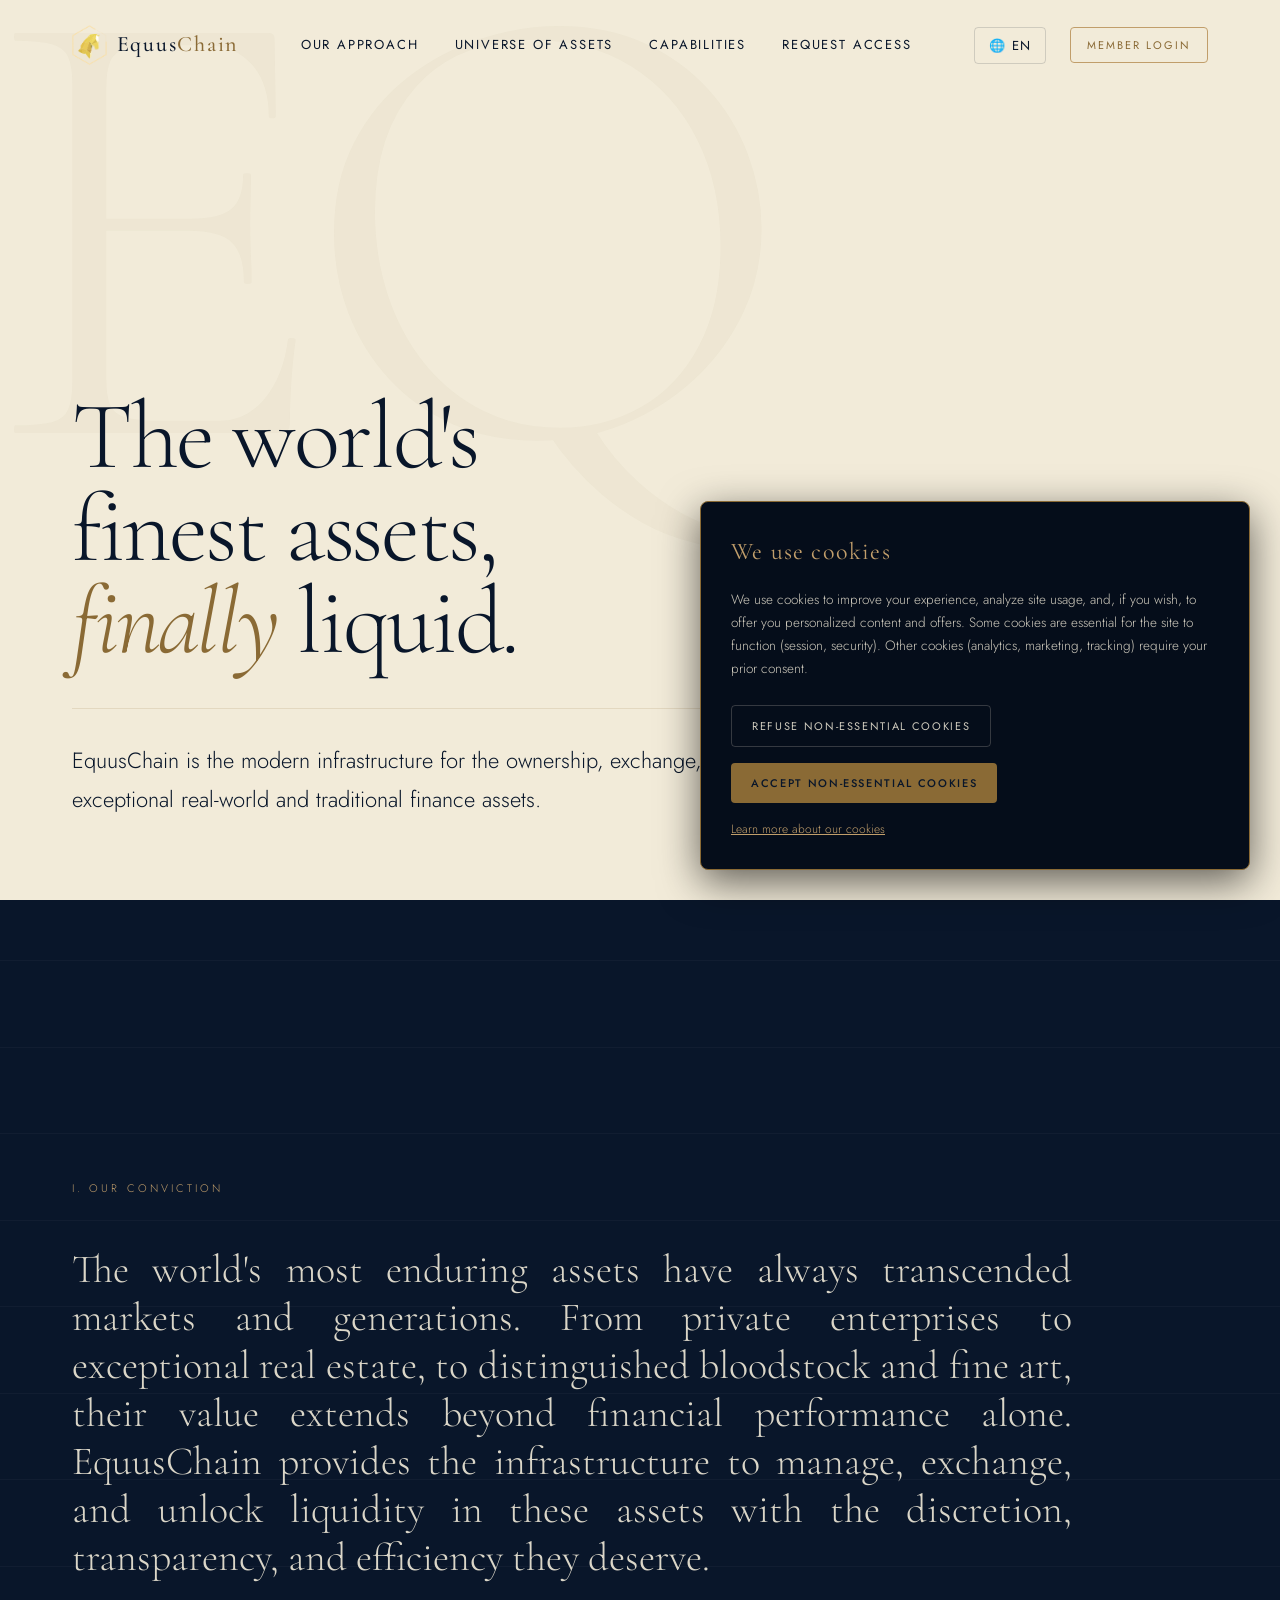
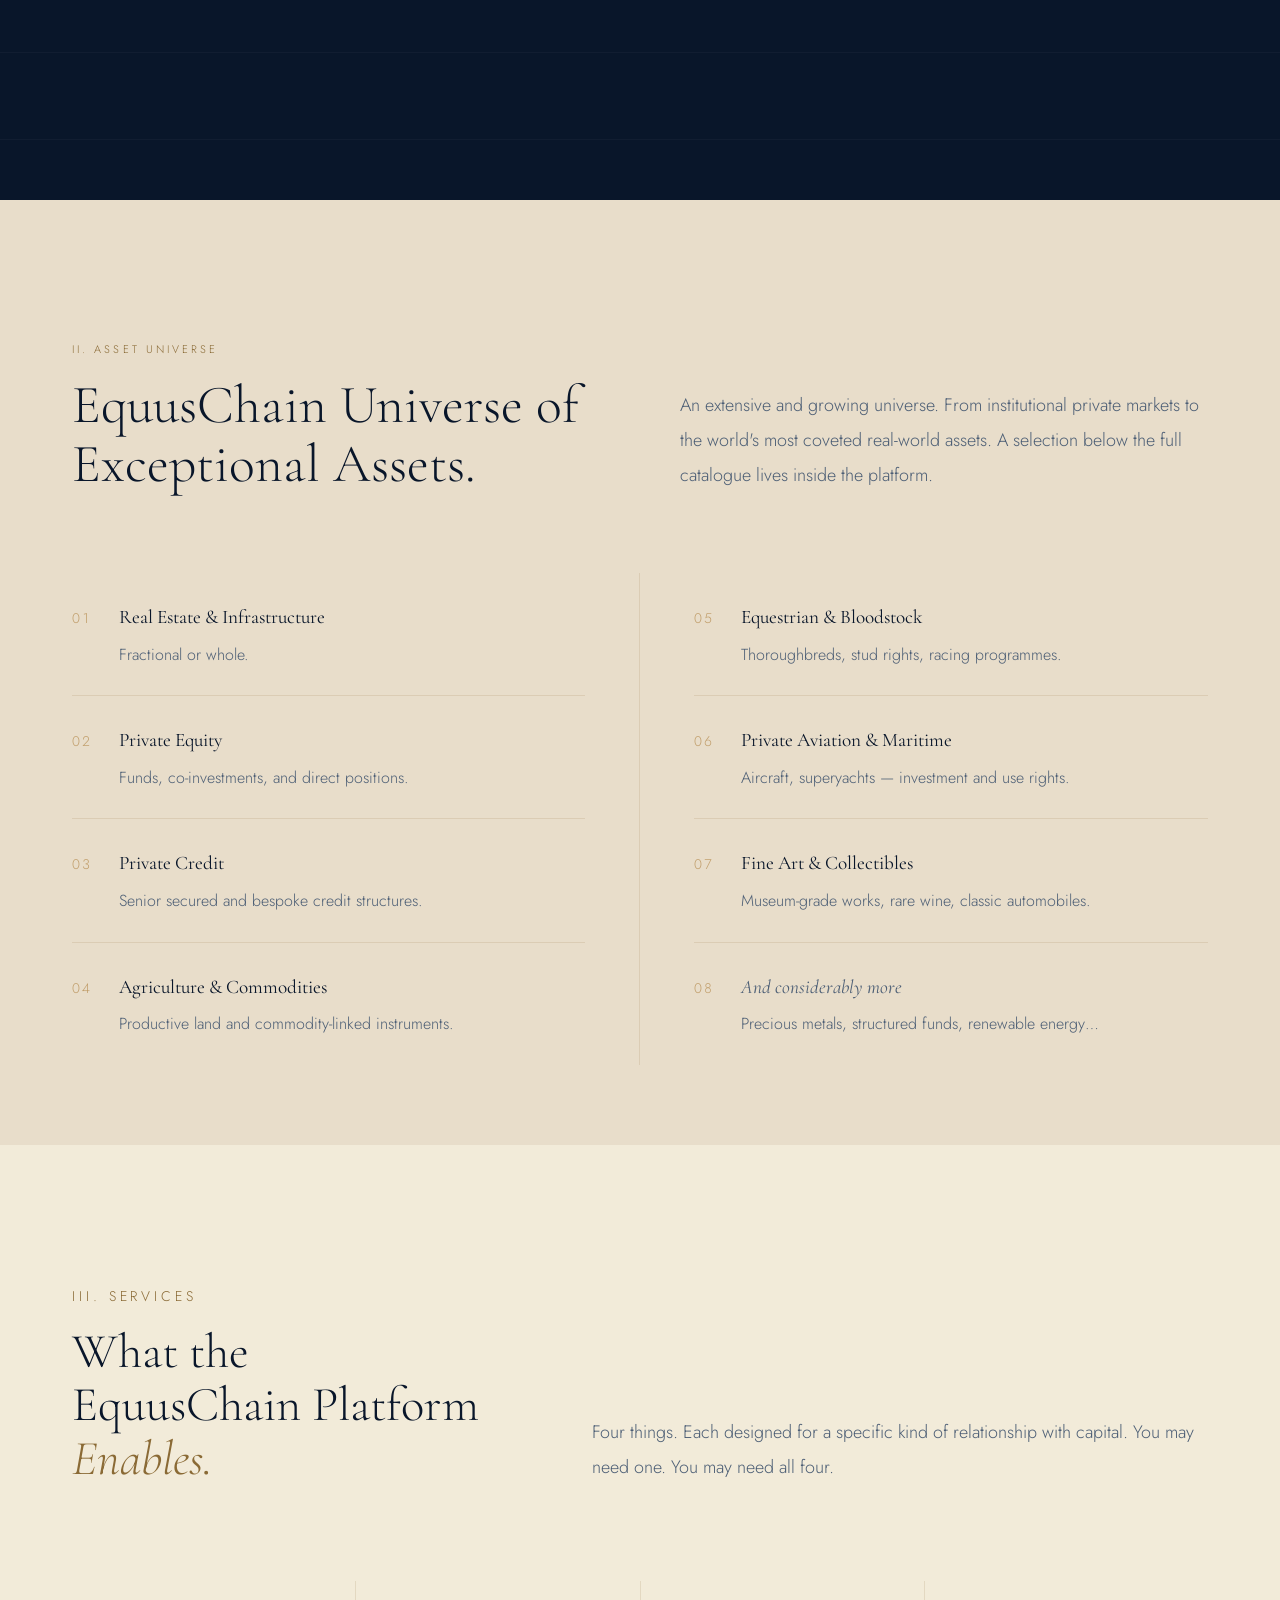
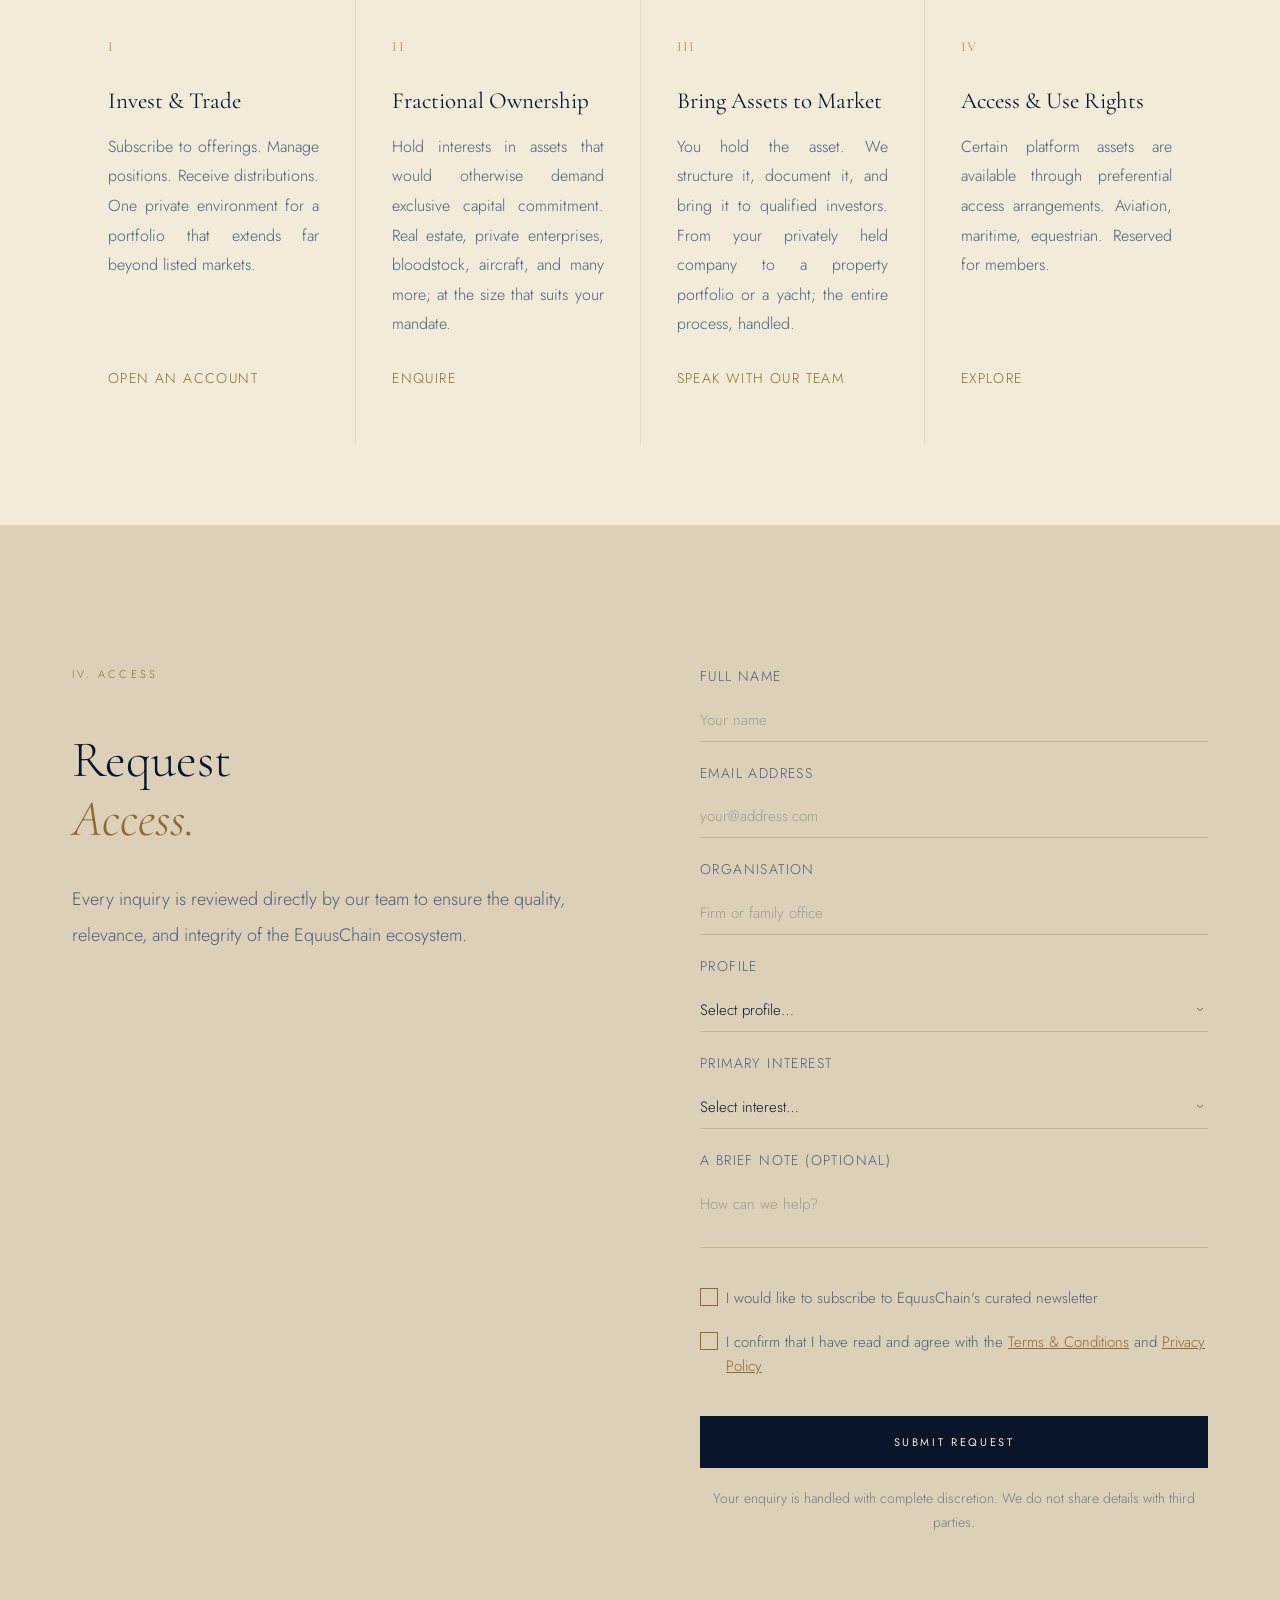
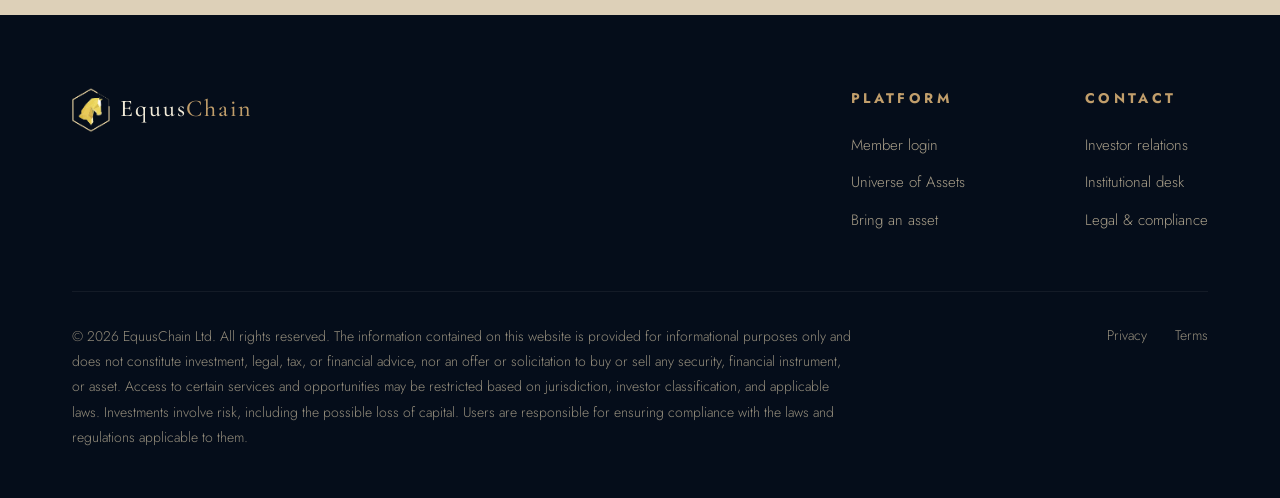
==== index.html @ 670cd90f "working" ====
<!DOCTYPE html>
<html lang="en">

<head>
    <meta charset="UTF-8">
    <meta name="viewport" content="width=device-width, initial-scale=1.0">

    <!-- SEO Optimization -->
    <title>EquusChain | Private Real-World Asset Tokenization Exchange</title>
    <meta name="description"
        content="EquusChain is the modern infrastructure for the ownership, exchange, and liquidity of exceptional real-world and traditional finance assets. Fractionalized commercial real estate, private equity, bloodstock, fine art, and aviation.">
    <meta name="keywords"
        content="EquusChain, asset tokenization, fractional ownership, real-world assets, RWA, private exchange, liquid real estate, bloodstock investment, aviation finance, fine art tokenization">
    <meta name="author" content="EquusChain Ltd.">
    <meta name="robots" content="index, follow">

    <!-- Open Graph Metadata for Social Media -->
    <meta property="og:title" content="EquusChain | Private Real-World Asset Tokenization Exchange">
    <meta property="og:description"
        content="Modern infrastructure for the ownership, exchange, and liquidity of exceptional real-world and traditional finance assets.">
    <meta property="og:type" content="website">
    <meta property="og:url" content="https://equuschain.io">
    <meta property="og:image" content="logo_equuschain_fond_bleu.png">
    <meta property="og:site_name" content="EquusChain">

    <!-- Favicon Links -->
    <link rel="icon" type="image/png" href="logo_equuschain_fond_bleu.png">

    <!-- Typography -->
    <link rel="preconnect" href="https://fonts.googleapis.com">
    <link
        href="https://fonts.googleapis.com/css2?family=Cormorant+Garamond:ital,wght@0,300;0,400;0,500;1,300;1,400;1,500&family=Cormorant+SC:wght@300;400;500&family=Jost:wght@200;300;400&display=swap"
        rel="stylesheet">

    <link rel="stylesheet" href="style.css">
    <script src="script.js" defer></script>
</head>

<body>
    <!-- Reading Progress indicator -->
    <div id="prog"></div>

    <!-- Custom Emblamed Cursor -->
    <div id="cur">
        <div class="cursor-emblem">
            <img src="logo_equuschain_fond_bleu.png" alt="Equus Emblem Cursor" id="cursorEmblemImg">
        </div>
    </div>

    <!-- NAVIGATION HEADER -->
    <header class="nav-container">
        <nav>
            <a class="logo-wrap" href="#home" aria-label="EquusChain Home">
                <img src="logo_equuschain_fond_bleu.png" alt="EquusChain Logo" class="nav-logo logo-light">
                <img src="logo_equuschain_fond_bleu.png" alt="EquusChain Logo" class="nav-logo logo-dark">
                <span class="logo-text">Equus<b>Chain</b></span>
            </a>

            <!-- Central Navigation Menu -->
            <div class="nav-center-menu">
                <a href="#about" class="nav-link" data-tr="nav-about">Our Approach</a>
                <a href="#assets" class="nav-link" data-tr="nav-assets">Universe of Assets</a>
                <a href="#services" class="nav-link" data-tr="nav-services">Capabilities</a>
                <a href="#contact" class="nav-link" data-tr="nav-contact">Request
                    Access</a>
            </div>

            <div class="nav-right">
                <!-- Premium Language Selector -->
                <div class="lang-selector">
                    <button class="lang-btn" id="langBtn" aria-expanded="false" aria-haspopup="listbox"
                        aria-label="Select Language">
                        <span class="lang-icon">🌐</span>
                        <span class="lang-curr">EN</span>
                    </button>
                    <div class="lang-dropdown" id="langDropdown" role="listbox">
                        <div class="lang-option active" role="option" data-lang="en">English</div>
                        <div class="lang-option" role="option" data-lang="fr">Français</div>
                        <div class="lang-option" role="option" data-lang="it">Italiano</div>
                        <div class="lang-option" role="option" data-lang="es">Español</div>
                        <div class="lang-option" role="option" data-lang="de">Deutsch</div>
                        <div class="lang-option" role="option" data-lang="pt">Português</div>
                        <div class="lang-option" role="option" data-lang="ar">العربية (RTL)</div>
                        <div class="lang-option" role="option" data-lang="ru">Русский</div>
                        <div class="lang-option" role="option" data-lang="zh">中文</div>
                        <div class="lang-option" role="option" data-lang="hi">हिन्दी</div>
                        <div class="lang-option" role="option" data-lang="ja">日本語</div>
                    </div>
                </div>

                <a href="private/login.html" class="nav-entry-btn nav-entry" data-tr="ft-col1-item1">Member login</a>

                <!-- Mobile Hamburger Button -->
                <button class="hamburger-btn" id="hamburgerBtn" aria-label="Open Menu">
                    <span class="hamburger-bar"></span>
                    <span class="hamburger-bar"></span>
                    <span class="hamburger-bar"></span>
                </button>
            </div>
        </nav>
    </header>

    <main>
        <!-- CHAPTER 0 — COVER (HERO) -->
        <section class="ch cover" id="home">
            <div class="cover-num" aria-hidden="true">EQ</div>
            <div class="cover-content">
                <h1 data-tr="hero-title">
                    The world's<br>
                    finest assets,<br>
                    <em>finally</em> liquid.
                </h1>
                <div class="cover-foot">
                    <p class="cover-foot-text hero-positioning" data-tr="hero-lead">
                        EquusChain is the modern infrastructure for the ownership, exchange, and liquidity of
                        exceptional real-world and traditional finance assets.
                    </p>
                </div>
            </div>
        </section>

        <!-- CHAPTER 1 — CONVICTION (MANIFESTO) -->
        <section class="ch manifesto" id="about">
            <div class="manifesto-lines" aria-hidden="true">
                <span></span><span></span><span></span><span></span><span></span>
                <span></span><span></span><span></span><span></span><span></span>
            </div>
            <div class="mf-tag rv" data-tr="manifesto-tag">I. Our Conviction</div>
            <p class="mf-body rv d1" data-tr="manifesto-body">
                The world's most enduring assets have always transcended markets and generations. From private
                enterprises to exceptional real estate, to distinguished bloodstock and fine art, their value extends
                beyond financial performance alone. EquusChain provides the infrastructure to manage, exchange, and
                unlock liquidity in these assets with the discretion, transparency, and efficiency they deserve.
            </p>
        </section>

        <!-- CHAPTER 2 — ASSET WORLD -->
        <section class="ch assetworld" id="assets">
            <div class="aw-head">
                <div class="rv">
                    <div class="aw-lbl" data-tr="universe-subtitle">II. Asset Universe</div>
                    <div class="aw-title" data-tr="universe-title">EquusChain Universe of<br>Exceptional Assets.</div>
                </div>
                <p class="aw-intro rv d1" data-tr="universe-lead">
                    An extensive and growing universe. From institutional private markets to the world's most coveted
                    real-world assets. A selection below the full catalogue lives inside the platform.
                </p>
            </div>
            <div class="aw-cols">
                <div class="aw-col">
                    <div class="aw-entry rv">
                        <span class="aw-entry-n">01</span>
                        <div>
                            <div class="aw-entry-name" data-tr="asset-1-name">Real Estate &amp; Infrastructure</div>
                            <div class="aw-entry-sub" data-tr="asset-1-sub">Fractional or whole.</div>
                        </div>
                    </div>
                    <div class="aw-entry rv d1">
                        <span class="aw-entry-n">02</span>
                        <div>
                            <div class="aw-entry-name" data-tr="asset-2-name">Private Equity</div>
                            <div class="aw-entry-sub" data-tr="asset-2-sub">Funds, co-investments, and direct positions.
                            </div>
                        </div>
                    </div>
                    <div class="aw-entry rv d2">
                        <span class="aw-entry-n">03</span>
                        <div>
                            <div class="aw-entry-name" data-tr="asset-3-name">Private Credit</div>
                            <div class="aw-entry-sub" data-tr="asset-3-sub">Senior secured and bespoke credit
                                structures.</div>
                        </div>
                    </div>
                    <div class="aw-entry rv d3" style="border-bottom:none">
                        <span class="aw-entry-n">04</span>
                        <div>
                            <div class="aw-entry-name" data-tr="asset-4-name">Agriculture &amp; Commodities</div>
                            <div class="aw-entry-sub" data-tr="asset-4-sub">Productive land and commodity-linked
                                instruments.</div>
                        </div>
                    </div>
                </div>
                <div class="aw-col">
                    <div class="aw-entry rv">
                        <span class="aw-entry-n">05</span>
                        <div>
                            <div class="aw-entry-name" data-tr="asset-5-name">Equestrian &amp; Bloodstock</div>
                            <div class="aw-entry-sub" data-tr="asset-5-sub">Thoroughbreds, stud rights, racing
                                programmes.</div>
                        </div>
                    </div>
                    <div class="aw-entry rv d1">
                        <span class="aw-entry-n">06</span>
                        <div>
                            <div class="aw-entry-name" data-tr="asset-6-name">Private Aviation &amp; Maritime</div>
                            <div class="aw-entry-sub" data-tr="asset-6-sub">Aircraft, superyachts — investment and use
                                rights.</div>
                        </div>
                    </div>
                    <div class="aw-entry rv d2">
                        <span class="aw-entry-n">07</span>
                        <div>
                            <div class="aw-entry-name" data-tr="asset-7-name">Fine Art &amp; Collectibles</div>
                            <div class="aw-entry-sub" data-tr="asset-7-sub">Museum-grade works, rare wine, classic
                                automobiles.</div>
                        </div>
                    </div>
                    <div class="aw-entry rv d3" style="border-bottom:none">
                        <span class="aw-entry-n">08</span>
                        <div>
                            <div class="aw-entry-name" style="font-style:italic;color:var(--d)" data-tr="asset-8-name">
                                And considerably more</div>
                            <div class="aw-entry-sub" data-tr="asset-8-sub">Precious metals, structured funds, renewable
                                energy…</div>
                        </div>
                    </div>
                </div>
            </div>
        </section>

        <!-- CHAPTER 3 — SERVICES -->
        <section class="ch how" id="services">
            <div class="how-title-row">
                <div class="rv">
                    <div class="how-lbl" data-tr="services-subtitle">III. Services</div>
                    <div class="how-title" data-tr="services-title">What the<br>EquusChain Platform<br><em>Enables.</em>
                    </div>
                </div>
                <p class="how-lead rv d1" data-tr="services-lead">
                    Four things. Each designed for a specific kind of relationship with capital. You may need one. You
                    may need all four.
                </p>
            </div>
            <div class="how-items">
                <div class="how-item rv">
                    <span class="how-n" data-tr="service-1-n">I</span>
                    <div class="how-item-title" data-tr="service-1-title">Invest &amp; Trade</div>
                    <p class="how-item-body" data-tr="service-1-body">Subscribe to offerings. Manage positions. Receive
                        distributions. One private environment for a portfolio that extends far beyond listed markets.
                    </p>
                    <a href="#contact" class="how-item-link" data-tr="service-1-link">Open an account</a>
                </div>
                <div class="how-item rv d1">
                    <span class="how-n" data-tr="service-2-n">II</span>
                    <div class="how-item-title" data-tr="service-2-title">Fractional Ownership</div>
                    <p class="how-item-body" data-tr="service-2-body">Hold interests in assets that would otherwise
                        demand exclusive capital commitment. Real estate, private enterprises, bloodstock, aircraft, and
                        many more; at the size that suits your mandate.</p>
                    <a href="#contact" class="how-item-link" data-tr="service-2-link">Enquire</a>
                </div>
                <div class="how-item rv d2">
                    <span class="how-n" data-tr="service-3-n">III</span>
                    <div class="how-item-title" data-tr="service-3-title">Bring Assets to Market</div>
                    <p class="how-item-body" data-tr="service-3-body">You hold the asset. We structure it, document it,
                        and bring it to qualified investors. From your privately held company to a property portfolio or
                        a yacht; the entire process, handled.</p>
                    <a href="#contact" class="how-item-link" data-tr="service-3-link">Speak with our team</a>
                </div>
                <div class="how-item rv d3">
                    <span class="how-n" data-tr="service-4-n">IV</span>
                    <div class="how-item-title" data-tr="service-4-title">Access &amp; Use Rights</div>
                    <p class="how-item-body" data-tr="service-4-body">Certain platform assets are available through
                        preferential access arrangements. Aviation, maritime, equestrian. Reserved for members.</p>
                    <a href="#contact" class="how-item-link" data-tr="service-4-link">Explore</a>
                </div>
            </div>
        </section>

        <!-- CHAPTER 4 — CONTACT / ACCESS -->
        <section class="ch contact-ch" id="contact">
            <div class="cc-grid">
                <div class="cc-left rv">
                    <span class="cc-lbl" data-tr="contact-subtitle">IV. Access</span>
                    <div class="cc-heading" data-tr="contact-title">Request<br><em>Access.</em></div>
                    <p class="cc-body" data-tr="contact-body">Every inquiry is reviewed directly by our team to ensure
                        the quality, relevance, and integrity of the EquusChain ecosystem.</p>
                </div>
                <div class="cc-right rv d1">
                    <form id="accessForm" onsubmit="return false;">
                        <div class="ff">
                            <label for="form-name" data-tr="form-name-label">Full name</label>
                            <input type="text" id="form-name" placeholder="Your name" required>
                        </div>
                        <div class="ff">
                            <label for="form-email" data-tr="form-email-label">Email address</label>
                            <input type="email" id="form-email" placeholder="your@address.com" required>
                        </div>
                        <div class="ff">
                            <label for="form-org" data-tr="form-org-label">Organisation</label>
                            <input type="text" id="form-org" placeholder="Firm or family office" required>
                        </div>

                        <!-- Dual Dropdowns: Profile and Primary Interest -->
                        <div class="ff">
                            <label for="form-profile" data-tr="form-profile-label">Profile</label>
                            <select id="form-profile" required>
                                <option value="" data-tr="opt-select-profile">Select profile…</option>
                                <option value="Investor" data-tr="opt-profile-1">Investor</option>
                                <option value="Asset Owner" data-tr="opt-profile-2">Asset Owner</option>
                                <option value="Intermediary" data-tr="opt-profile-3">Intermediary</option>
                                <option value="Institution" data-tr="opt-profile-4">Institution</option>
                                <option value="Advisor" data-tr="opt-profile-5">Advisor</option>
                                <option value="Service Provider" data-tr="opt-profile-6">Service Provider</option>
                            </select>
                        </div>
                        <div class="ff">
                            <label for="form-interest" data-tr="form-interest-label">Primary Interest</label>
                            <select id="form-interest" required>
                                <option value="" data-tr="opt-select-interest">Select interest…</option>
                                <option value="Accessing Opportunities" data-tr="opt-interest-1">Accessing Opportunities
                                </option>
                                <option value="Listing an Asset" data-tr="opt-interest-2">Listing an Asset</option>
                                <option value="Capital Raising" data-tr="opt-interest-3">Capital Raising</option>
                                <option value="Secondary Market Transactions" data-tr="opt-interest-4">Secondary Market
                                    Transactions</option>
                                <option value="Asset Tokenization" data-tr="opt-interest-5">Asset Tokenization</option>
                                <option value="Strategic Partnership" data-tr="opt-interest-6">Strategic Partnership
                                </option>
                                <option value="Institutional Access" data-tr="opt-interest-7">Institutional Access
                                </option>
                                <option value="General Inquiry" data-tr="opt-interest-8">General Inquiry</option>
                            </select>
                        </div>

                        <div class="ff">
                            <label for="form-note" data-tr="form-note-label">A brief note (optional)</label>
                            <textarea id="form-note" rows="2" placeholder="How can we help?"></textarea>
                        </div>

                        <!-- Checkboxes & Consents -->
                        <div class="ff-checkboxes">
                            <label class="cb-container">
                                <input type="checkbox" id="form-newsletter">
                                <span class="cb-custom"></span>
                                <span class="cb-text" data-tr="form-newsletter-text">I would like to subscribe to
                                    EquusChain's curated newsletter</span>
                            </label>
                            <label class="cb-container">
                                <input type="checkbox" id="form-consent" required>
                                <span class="cb-custom"></span>
                                <span class="cb-text" data-tr="form-consent-text">I confirm that I have read and agree
                                    with the <a href="#termsModal" class="live-link" id="termsLink">Terms &amp;
                                        Conditions</a> and <a href="#privacyModal" class="live-link"
                                        id="privacyLink">Privacy Policy</a></span>
                            </label>
                        </div>

                        <button class="sub-btn" id="sub" type="submit" data-tr="form-submit-btn">Submit Request</button>
                    </form>
                    <p class="cc-note" data-tr="form-note-footer">Your enquiry is handled with complete discretion. We
                        do not share details with third parties.</p>
                </div>
            </div>
        </section>
    </main>

    <!-- FOOTER -->
    <footer>
        <div class="ft-top">
            <a class="ft-logo-wrap" href="#home" aria-label="EquusChain Home"
                style="display: flex; align-items: center; gap: 10px; text-decoration: none;">
                <img src="logo_equuschain_fond_bleu.png" alt="EquusChain Logo" class="ft-logo">
                <span class="logo-text" style="color: #F2EBD9; font-size: 24px;">Equus<b
                        style="color: var(--g3);">Chain</b></span>
            </a>
            <div class="ft-cols">
                <div class="ft-col">
                    <h5 data-tr="ft-col1-title">Platform</h5>
                    <ul>
                        <li><a href="private/login.html" data-tr="ft-col1-item1">Member login</a></li>
                        <li><a href="private/dashboard.html" data-tr="ft-col1-item2">Universe of Assets</a></li>
                        <li><a href="private/dashboard.html" data-tr="ft-col1-item3">Bring an asset</a></li>
                    </ul>
                </div>
                <div class="ft-col">
                    <h5 data-tr="ft-col2-title">Contact</h5>
                    <ul>
                        <li><a href="#contact" data-tr="ft-col2-item1">Investor relations</a></li>
                        <li><a href="#contact" data-tr="ft-col2-item2">Institutional desk</a></li>
                        <li><a href="#contact" data-tr="ft-col2-item3">Legal &amp; compliance</a></li>
                    </ul>
                </div>
            </div>
        </div>
        <div class="ft-bot">
            <div class="ft-legal" data-tr="ft-disclaimer">
                © 2026 EquusChain Ltd. All rights reserved. The information contained on this website is provided for
                informational purposes only and does not constitute investment, legal, tax, or financial advice, nor an
                offer or solicitation to buy or sell any security, financial instrument, or asset. Access to certain
                services and opportunities may be restricted based on jurisdiction, investor classification, and
                applicable laws. Investments involve risk, including the possible loss of capital. Users are responsible
                for ensuring compliance with the laws and regulations applicable to them.
            </div>
            <div class="ft-lnks">
                <a href="#privacyModal" class="modal-trigger" data-tr="ft-privacy">Privacy</a>
                <a href="#termsModal" class="modal-trigger" data-tr="ft-terms">Terms</a>
            </div>
        </div>
    </footer>

    <!-- CLIENT-SIDE COOKIE CONSENT BANNER -->
    <div id="cookieBanner" class="cookie-banner" aria-live="polite">
        <div class="cookie-banner-content">
            <h4 class="cookie-banner-title" data-tr="cookie-title">We use cookies</h4>
            <p class="cookie-banner-body" data-tr="cookie-body">
                We use cookies to improve your experience, analyze site usage, and, if you wish, to offer you
                personalized content and offers. Some cookies are essential for the site to function (session,
                security). Other cookies (analytics, marketing, tracking) require your prior consent.
            </p>
            <div class="cookie-banner-actions">
                <button id="refuseCookies" class="cookie-btn refuse-btn" data-tr="cookie-refuse">Refuse non-essential
                    cookies</button>
                <button id="acceptCookies" class="cookie-btn accept-btn" data-tr="cookie-accept">Accept non-essential
                    cookies</button>
            </div>
            <a href="#privacyModal" class="cookie-link" id="cookieLearnMore" data-tr="cookie-link">Learn more about our
                cookies</a>
        </div>
    </div>

    <!-- MODAL OVERLAYS (LIVE LINKS) -->
    <div id="termsModal" class="modal-overlay" aria-hidden="true" role="dialog" aria-labelledby="termsTitle">
        <div class="modal-content">
            <button class="modal-close" id="closeTerms" aria-label="Close modal">&times;</button>
            <h3 id="termsTitle">Terms &amp; Conditions</h3>
            <div class="modal-body-content">
                <p><strong>Effective Date: June 17, 2026</strong></p>
                <p>Welcome to EquusChain. By accessing or using our platform, website, and services, you agree to be
                    bound by these Terms &amp; Conditions. Please read them carefully.</p>
                <p>1. <strong>Eligibility:</strong> Access is restricted to qualified, eligible, institutional, or
                    accredited investors in jurisdictions where such access is permitted under local laws.</p>
                <p>2. <strong>No Investment Advice:</strong> Content on this website is for informational purposes only
                    and does not constitute investment, financial, legal, or tax advice.</p>
                <p>3. <strong>Discretion &amp; Confidentiality:</strong> EquusChain operates a private asset exchange.
                    All information shared via the platform is strictly confidential.</p>
            </div>
        </div>
    </div>

    <div id="privacyModal" class="modal-overlay" aria-hidden="true" role="dialog" aria-labelledby="privacyTitle">
        <div class="modal-content">
            <button class="modal-close" id="closePrivacy" aria-label="Close modal">&times;</button>
            <h3 id="privacyTitle">Privacy Policy</h3>
            <div class="modal-body-content">
                <p><strong>Effective Date: June 17, 2026</strong></p>
                <p>EquusChain Ltd. is committed to protecting your privacy and ensuring complete discretion regarding
                    all personal data and communications.</p>
                <p>1. <strong>Information We Collect:</strong> We collect details submitted via our Access Request form,
                    including names, contact information, professional credentials, and preferences.</p>
                <p>2. <strong>Use of Data:</strong> Data is used strictly to evaluate membership applications and
                    communicate platform updates. We collect this data in our client records and newsletter registry.
                </p>
                <p>3. <strong>Cookie Usage:</strong> We utilize essential cookies for safety and session persistence.
                    Analytical and marketing cookies are loaded strictly upon your explicit consent.</p>
            </div>
        </div>
    </div>

    <!-- Mobile Menu Overlay -->
    <div class="mobile-menu-overlay" id="mobileMenuOverlay">
        <div class="mobile-menu-sidebar">
            <button class="mobile-menu-close" id="mobileMenuClose" aria-label="Close Menu">&times;</button>
            <div class="mobile-menu-logo">
                <img src="logo_equuschain_fond_bleu.png" alt="EquusChain Logo" class="mobile-logo-img">
                <span class="mobile-logo-text">Equus<b>Chain</b></span>
            </div>
            <nav class="mobile-menu-nav">
                <a href="#about" class="mobile-menu-link" data-tr="nav-about">Our Approach</a>
                <a href="#assets" class="mobile-menu-link" data-tr="nav-assets">Universe of Assets</a>
                <a href="#services" class="mobile-menu-link" data-tr="nav-services">Capabilities</a>
                <a href="#contact" class="mobile-menu-link" data-tr="nav-contact">Request Access</a>
                <a href="private/login.html" class="mobile-menu-entry-btn" data-tr="ft-col1-item1">Member login</a>
            </nav>
        </div>
    </div>

    <!-- Back to Top Progress Circle Button -->
    <button id="backToTop" class="back-to-top" aria-label="Back to Top">
        <svg class="progress-circle" width="46" height="46" viewBox="0 0 46 46">
            <circle class="progress-bg" cx="23" cy="23" r="20"></circle>
            <circle class="progress-bar" cx="23" cy="23" r="20"></circle>
        </svg>
        <span class="arrow-up">↑</span>
    </button>
</body>

</html>
---- style.css ----
:root {
    --p: #F2EBD9;
    /* cream body background */
    --p2: #E8DDCA;
    /* slightly darker cream */
    --p3: #DDD0B8;
    /* dark cream */
    --p4: #CFC09F;
    /* darker cream highlight */

    --eq-blue: #09162a;
    /* EquusChain primary blue */
    --eq-blue-dark: #050d1a;
    /* Deeper slate blue */
    --eq-blue-light: #162f55;
    /* Lighter navy for hovers */
    --eq-blue-fade: rgba(9, 22, 42, 0.08);
    /* Fade blue */

    --g: #8A6A35;
    /* gold */
    --g2: #A5814E;
    /* gold medium */
    --g3: #C19E6B;
    /* gold light */
    --g4: #D9BC8F;
    /* gold pale */

    --k: var(--eq-blue);
    /* Text color - EquusChain blue */
    --k2: var(--eq-blue-dark);
    /* Dark section background */
    --k3: var(--eq-blue-light);
    /* Highlight elements */
    --d: #4c5e75;
    /* Muted text - slate blue */
    --r: rgba(138, 106, 53, 0.15);
    /* Gold transparent */
}

*,
*::before,
*::after {
    margin: 0;
    padding: 0;
    box-sizing: border-box;
    cursor: none !important;
    /* Enforce custom cursor globally */
}

html {
    scroll-behavior: smooth;
    font-size: 18px;
    /* Increased from 16px for readability */
}

body {
    background: var(--p);
    color: var(--k);
    font-family: 'Jost', sans-serif;
    font-weight: 300;
    overflow-x: hidden;
}

/* ─── CUSTOM CURSOR ──────────────────────── */
#cur {
    position: fixed;
    top: 0;
    left: 0;
    z-index: 99999;
    pointer-events: none;
    transform: translate(-15px, -7px);
    display: block;
    will-change: transform;
    transition: transform 0.04s linear, opacity 0.3s ease;
    opacity: 0;
    /* Hidden initially to avoid top-left flash */
}

#cur,
#cur * {
    pointer-events: none !important;
}

.cursor-emblem {
    width: 38px;
    height: 38px;
    display: flex;
    align-items: center;
    justify-content: center;
}

.cursor-emblem img {
    width: 100%;
    height: 100%;
    object-fit: cover;
    filter: drop-shadow(0px 2px 5px rgba(0, 0, 0, 0.4));
    transition: transform 0.2s cubic-bezier(0.25, 1, 0.5, 1);
}

body.cursor-hovering #cur .cursor-emblem img {
    transform: scale(1.3) rotate(8deg);
}

/* Fallback for devices without fine pointers (touch screens) */
@media (hover: none) {
    #cur {
        display: none !important;
    }

    *,
    *::before,
    *::after {
        cursor: auto !important;
    }
}

/* ─── PROGRESS LINE ──────────────────────── */
#prog {
    position: fixed;
    top: 0;
    left: 0;
    height: 3px;
    background: var(--g);
    z-index: 1200;
    width: 0;
    transition: width 0.1s ease;
}

/* ─── NAV CONTAINER & HEADER ──────────────── */
.nav-container {
    position: fixed;
    top: 0;
    left: 0;
    right: 0;
    z-index: 1000;
    background: transparent;
    padding: 24px 72px;
    transition: background 0.35s ease, padding 0.35s ease, border-bottom 0.35s ease, box-shadow 0.35s ease;
    border-bottom: 1px solid transparent;
}

.nav-container.scrolled {
    background: rgba(9, 22, 42, 0.94);
    backdrop-filter: blur(12px);
    -webkit-backdrop-filter: blur(12px);
    padding: 16px 72px;
    border-bottom: 1px solid rgba(138, 106, 53, 0.2);
    box-shadow: 0 4px 30px rgba(0, 0, 0, 0.15);
}

nav {
    display: flex;
    justify-content: space-between;
    align-items: center;
    max-width: 1440px;
    margin: 0 auto;
}

.logo-wrap {
    display: flex;
    align-items: center;
    text-decoration: none;
    gap: 10px;
}

.logo-text {
    font-family: 'Cormorant Garamond', serif;
    font-size: 22px;
    font-weight: 500;
    letter-spacing: 0.08em;
    color: var(--eq-blue);
    transition: color 0.35s ease;
}

.logo-text b {
    color: var(--g);
    font-weight: 500;
    transition: color 0.35s ease;
}

.nav-container.scrolled nav .logo-text {
    color: #F2EBD9;
}

.nav-container.scrolled nav .logo-text b {
    color: var(--g3);
}

.nav-logo {
    height: 42px;
    width: auto;
    transition: transform 0.3s ease;
}

.nav-logo.logo-dark {
    display: none;
}

.nav-logo.logo-light {
    display: block;
}

.nav-container.scrolled nav .nav-logo.logo-dark {
    display: block;
}

.nav-container.scrolled nav .nav-logo.logo-light {
    display: none;
}

.logo-wrap:hover .nav-logo {
    transform: scale(1.02);
}

/* Central Navigation Menu */
.nav-center-menu {
    display: flex;
    gap: 36px;
    align-items: center;
}

.nav-link {
    font-family: 'Jost', sans-serif;
    font-size: 13px;
    letter-spacing: 0.14em;
    text-transform: uppercase;
    color: var(--eq-blue);
    /* dark blue initially */
    text-decoration: none;
    position: relative;
    padding: 6px 0;
    font-weight: 400;
    transition: color 0.3s ease;
}

.nav-container.scrolled nav .nav-link {
    color: #F2EBD9;
    /* Light cream when navbar turns dark blue */
}

.nav-link::after {
    content: '';
    position: absolute;
    bottom: 0;
    left: 0;
    right: 0;
    height: 1px;
    background: var(--g3);
    transform: scaleX(0);
    transform-origin: right;
    transition: transform 0.4s cubic-bezier(.22, 1, .36, 1);
}

.nav-link:hover {
    color: var(--g3) !important;
}

.nav-link:hover::after {
    transform: scaleX(1);
    transform-origin: left;
}

.nav-right {
    display: flex;
    align-items: center;
    gap: 24px;
}

.nav-entry {
    font-size: 11px;
    letter-spacing: 0.18em;
    text-transform: uppercase;
    color: var(--g);
    text-decoration: none;
    font-weight: 400;
    position: relative;
    padding: 8px 16px;
    border: 1px solid var(--g3);
    border-radius: 4px;
    transition: all 0.3s ease;
}

.nav-container.scrolled nav .nav-entry {
    color: var(--g3);
    border-color: rgba(193, 158, 107, 0.4);
}

.nav-entry:hover {
    background: var(--g);
    color: var(--p) !important;
    border-color: var(--g);
    box-shadow: 0 4px 12px rgba(138, 106, 53, 0.15);
}

/* Language Selector */
.lang-selector {
    position: relative;
}

.lang-btn {
    background: transparent;
    border: 1px solid rgba(9, 22, 42, 0.15);
    padding: 8px 14px;
    border-radius: 4px;
    font-family: 'Jost', sans-serif;
    font-size: 13px;
    letter-spacing: 0.08em;
    color: var(--eq-blue);
    display: flex;
    align-items: center;
    gap: 6px;
    text-transform: uppercase;
    transition: all 0.3s ease;
}

.nav-container.scrolled .lang-btn {
    color: #F2EBD9;
    border-color: rgba(242, 235, 217, 0.2);
}

.lang-btn:hover {
    border-color: var(--g);
    background: rgba(138, 106, 53, 0.06);
}

.lang-dropdown {
    position: absolute;
    top: calc(100% + 8px);
    right: 0;
    background: var(--eq-blue-dark);
    border: 1px solid rgba(138, 106, 53, 0.25);
    border-radius: 6px;
    min-width: 170px;
    display: none;
    flex-direction: column;
    padding: 8px 0;
    z-index: 1001;
    box-shadow: 0 8px 24px rgba(0, 0, 0, 0.4);
}

.lang-dropdown.show {
    display: flex;
}

.lang-option {
    padding: 10px 18px;
    font-family: 'Jost', sans-serif;
    font-size: 15px;
    color: rgba(242, 235, 217, 0.75);
    text-align: left;
    transition: all 0.2s ease;
    text-decoration: none;
}

.lang-option:hover {
    background: var(--eq-blue-light);
    color: var(--g4);
}

.lang-option.active {
    color: var(--g3);
    font-weight: 500;
    background: rgba(138, 106, 53, 0.1);
}

/* ─── CHAPTER SYSTEM ─────────────────────── */
.ch {
    min-height: 100vh;
    position: relative;
    display: flex;
    padding: 140px 72px 80px;
}

/* ─── CH 0: COVER (HERO) ─────────────────── */
.cover {
    background: var(--p);
    flex-direction: column;
    justify-content: flex-end;
    overflow: hidden;
}

.cover-num {
    position: absolute;
    font-family: 'Cormorant Garamond', serif;
    font-size: 50vw;
    font-weight: 300;
    line-height: 0.82;
    color: rgba(138, 106, 53, 0.04);
    top: -0.05em;
    left: -0.02em;
    letter-spacing: -0.04em;
    pointer-events: none;
    user-select: none;
    white-space: nowrap;
}

.cover-content {
    position: relative;
    z-index: 2;
    max-width: 1000px;
}

.cover h1 {
    font-family: 'Cormorant Garamond', serif;
    font-size: clamp(54px, 7.5vw, 128px);
    font-weight: 300;
    line-height: 0.96;
    letter-spacing: -0.025em;
    color: var(--k);
    opacity: 0;
    animation: ap 1.1s 0.2s forwards;
    margin-bottom: 40px;
}

.cover h1 em {
    font-style: italic;
    color: var(--g);
}

.cover-foot {
    border-top: 1px solid var(--r);
    padding-top: 32px;
    opacity: 0;
    animation: ap 0.9s 0.5s forwards;
}

.hero-positioning {
    font-size: 22px !important;
    /* Increased font size */
    color: var(--k) !important;
    line-height: 1.8;
    max-width: 820px !important;
    font-weight: 300;
}

@keyframes ap {
    from {
        opacity: 0;
        transform: translateY(20px)
    }

    to {
        opacity: 1;
        transform: none
    }
}

/* ─── CH 1: CONVICTION (MANIFESTO) ──────── */
.manifesto {
    background: var(--eq-blue);
    /* Updated background color to EquusChain blue */
    flex-direction: column;
    justify-content: center;
    overflow: hidden;
}

.manifesto-lines {
    position: absolute;
    inset: 0;
    pointer-events: none;
    display: flex;
    flex-direction: column;
    justify-content: space-between;
    padding: 60px 0;
}

.manifesto-lines span {
    display: block;
    height: 1px;
    background: rgba(255, 255, 255, 0.03);
}

.mf-tag {
    font-size: 11px;
    letter-spacing: 0.28em;
    text-transform: uppercase;
    color: var(--g3);
    margin-bottom: 48px;
}

.mf-body {
    max-width: 1000px;
    font-family: 'Cormorant Garamond', serif;
    font-size: clamp(28px, 3.2vw, 40px);
    font-weight: 300;
    line-height: 1.2;
    color: rgba(242, 235, 217, 0.9);
    text-align: justify;
}

/* ─── CH 2: ASSET WORLD ──────────────────── */
.assetworld {
    background: var(--p2);
    flex-direction: column;
}

.aw-head {
    display: grid;
    grid-template-columns: 1fr 1fr;
    gap: 80px;
    align-items: end;
    margin-bottom: 80px;
}

.aw-lbl {
    font-size: 11px;
    letter-spacing: 0.28em;
    text-transform: uppercase;
    color: var(--g);
    margin-bottom: 16px;
}

.aw-title {
    font-family: 'Cormorant Garamond', serif;
    font-size: clamp(38px, 4.2vw, 68px);
    font-weight: 300;
    line-height: 1.1;
    color: var(--k);
}

.aw-title em {
    font-style: italic;
    color: var(--g);
}

.aw-intro {
    font-size: 18px;
    color: var(--d);
    line-height: 1.95;
}

.aw-cols {
    display: grid;
    grid-template-columns: 1fr 1fr;
}

.aw-col:first-child {
    padding-right: 54px;
    border-right: 1px solid var(--r);
}

.aw-col:last-child {
    padding-left: 54px;
    /* margin-top: 72px; */
}

.aw-entry {
    padding: 28px 0;
    border-bottom: 1px solid var(--r);
    display: grid;
    grid-template-columns: auto 1fr;
    gap: 28px;
    align-items: baseline;
    transition: padding-left 0.35s cubic-bezier(.22, 1, .36, 1);
    position: relative;
}

.aw-entry::before {
    content: '';
    position: absolute;
    left: 0;
    top: 0;
    bottom: 0;
    width: 2px;
    background: var(--g);
    transform: scaleY(0);
    transform-origin: bottom;
    transition: transform 0.4s cubic-bezier(.22, 1, .36, 1);
}

.aw-entry:hover {
    padding-left: 16px;
}

.aw-entry:hover::before {
    transform: scaleY(1);
}

.aw-entry-n {
    font-size: 14px;
    letter-spacing: 0.12em;
    color: var(--g3);
    font-variant-numeric: tabular-nums;
}

.aw-entry-name {
    font-family: 'Cormorant Garamond', serif;
    font-size: clamp(18px, 1.5vw, 24px);
    font-weight: 400;
    color: var(--k);
}

.aw-entry-sub {
    font-size: 16px;
    color: var(--d);
    margin-top: 8px;
    line-height: 1.6;
}

/* ─── CH 3: SERVICES ─────────────────────── */
.how {
    background: var(--p);
    flex-direction: column;
}

.how-title-row {
    display: grid;
    grid-template-columns: 5fr 7fr;
    gap: 80px;
    align-items: end;
    margin-bottom: 96px;
}

.how-lbl {
    font-size: 14px;
    letter-spacing: 0.28em;
    text-transform: uppercase;
    color: var(--g);
    margin-bottom: 16px;
}

.how-title {
    font-family: 'Cormorant Garamond', serif;
    font-size: clamp(36px, 3.8vw, 60px);
    font-weight: 300;
    line-height: 1.1;
    color: var(--k);
}

.how-title em {
    font-style: italic;
    color: var(--g);
}

.how-lead {
    font-size: 18px;
    color: var(--d);
    line-height: 1.95;
}

.how-items {
    display: grid;
    grid-template-columns: repeat(4, 1fr);
    gap: 1px;
    background: var(--r);
}

.how-item {
    background: var(--p);
    padding: 54px 36px;
    transition: background 0.35s ease;
    display: flex;
    flex-direction: column;
}

.how-item:hover {
    background: var(--p2);
}

.how-n {
    font-family: 'Cormorant Garamond', serif;
    font-size: 14px;
    color: var(--g3);
    letter-spacing: 0.1em;
    margin-bottom: 28px;
    font-weight: 500;
}

.how-item-title {
    font-family: 'Cormorant Garamond', serif;
    font-size: clamp(21px, 1.8vw, 28px);
    font-weight: 400;
    color: var(--k);
    margin-bottom: 16px;
    line-height: 1.25;
}

.how-item-body {
    font-size: 16px;
    color: var(--d);
    line-height: 1.85;
    flex: 1;
    text-align: justify;
}

.how-item-link {
    display: inline-block;
    margin-top: 28px;
    font-size: 14px;
    letter-spacing: 0.1em;
    text-transform: uppercase;
    color: var(--g);
    text-decoration: none;
    position: relative;
    align-self: flex-start;

}

.how-item-link::after {
    content: '';
    position: absolute;
    bottom: -2px;
    left: 0;
    right: 0;
    height: 1px;
    background: var(--g4);
    transform: scaleX(0);
    transform-origin: left;
    transition: transform 0.35s ease;
}

.how-item-link:hover::after {
    transform: scaleX(1);
}

/* ─── CH 4: CONTACT & REQUEST ACCESS ─────── */
.contact-ch {
    background: var(--p3);
    flex-direction: column;
    justify-content: center;
}

.cc-grid {
    display: grid;
    grid-template-columns: 1fr 1fr;
    gap: 120px;
    align-items: start;
}

.cc-lbl {
    font-size: 11px;
    letter-spacing: 0.28em;
    text-transform: uppercase;
    color: var(--g);
    margin-bottom: 48px;
    display: block;
}

.cc-heading {
    font-family: 'Cormorant Garamond', serif;
    font-size: clamp(38px, 4vw, 64px);
    font-weight: 300;
    line-height: 1.15;
    color: var(--k);
    margin-bottom: 32px;
}

.cc-heading em {
    font-style: italic;
    color: var(--g);
}

.cc-body {
    font-size: 18px;
    color: var(--d);
    line-height: 2;
    margin-bottom: 40px;
}

/* Form structure */
.ff {
    margin-bottom: 20px;
    position: relative;
}

.ff label {
    display: block;
    font-size: 14px;
    letter-spacing: 0.1em;
    text-transform: uppercase;
    color: var(--d);
    margin-bottom: 10px;
}

.ff input,
.ff select,
.ff textarea {
    width: 100%;
    background: transparent;
    border: none;
    border-bottom: 1px solid #96774554;
    padding: 10px 0;
    font-family: 'Jost', sans-serif;
    font-size: 15px;
    font-weight: 300;
    color: var(--k);
    outline: none;
    appearance: none;
    transition: border-color 0.3s ease;
    resize: none;
}

.ff input::placeholder,
.ff textarea::placeholder {
    color: var(--d);
    opacity: 0.45;
}

.ff input:focus,
.ff select:focus,
.ff textarea:focus {
    border-bottom-color: var(--g);
}

.ff select {
    background-image: url("data:image/svg+xml,%3Csvg xmlns='http://www.w3.org/2000/svg' width='8' height='5'%3E%3Cpath d='M1 1l3 2.5L7 1' stroke='%238A6A35' stroke-width='1' fill='none'/%3E%3C/svg%3E");
    background-repeat: no-repeat;
    background-position: right 4px center;
    background-color: transparent;
    padding-right: 20px;
}

.ff select option {
    background: var(--p3);
    color: var(--k);
    padding: 12px;
}

/* Form Checkboxes */
.ff-checkboxes {
    display: flex;
    flex-direction: column;
    gap: 0px;
    margin-bottom: 16px;
}

.cb-container {
    display: flex;
    align-items: flex-start;
    gap: 8px;
    position: relative;
    user-select: none;
    padding: 10px 0;
}

.cb-container input {
    position: absolute;
    opacity: 0;
    width: 18px;
    height: 18px;
    top: 2px;
    left: 0;
    margin: 0;
    padding: 0;
    z-index: 2;
    cursor: pointer;
    pointer-events: auto !important;
}

.cb-custom {
    width: 18px;
    height: 18px;
    border: 1px solid var(--g);
    background: transparent;
    display: inline-block;
    flex-shrink: 0;
    position: relative;
    margin-top: 2px;
    transition: all 0.3s ease;
    pointer-events: none;
}

.cb-container input:checked~.cb-custom {
    background: var(--g);
    border-color: var(--g);
}

.cb-custom::after {
    content: '';
    position: absolute;
    display: none;
    left: 6px;
    top: 3px;
    width: 4px;
    height: 8px;
    border: solid #ffffff;
    border-width: 0 2px 2px 0;
    transform: rotate(45deg);
}

.cb-container input:checked~.cb-custom::after {
    display: block;
}

.cb-text {
    font-size: 15px;
    color: var(--d);
    line-height: 1.6;
}

.cb-text a {
    color: var(--g);
    text-decoration: underline;
}

.cb-text a:hover {
    color: var(--g2);
}

.sub-btn {
    width: 100%;
    margin-top: 12px;
    background: var(--k);
    color: var(--p);
    font-family: 'Jost', sans-serif;
    font-size: 11px;
    letter-spacing: 0.24em;
    text-transform: uppercase;
    padding: 18px;
    border: none;
    transition: background 0.4s ease, transform 0.2s ease;
}

.sub-btn:hover {
    background: var(--g);
    color: #09162a;
}

.cc-note {
    font-size: 14px;
    color: var(--d);
    opacity: 0.75;
    margin-top: 18px;
    line-height: 1.75;
    text-align: center;
}

/* ─── FOOTER ──────────────────────────────── */
footer {
    background: var(--eq-blue-dark);
    /* Updated background color to dark EquusChain blue */
    padding: 72px 72px 48px;
    display: flex;
    flex-direction: column;
    gap: 48px;
}

.ft-top {
    display: flex;
    justify-content: space-between;
    align-items: start;
}

.ft-logo {
    height: 46px;
    width: auto;
    display: block;
}

.ft-cols {
    display: flex;
    gap: 120px;
}

.ft-col h5 {
    font-size: 14px;
    letter-spacing: 0.24em;
    text-transform: uppercase;
    color: var(--g3);
    margin-bottom: 20px;
}

.ft-col ul {
    list-style: none;
}

.ft-col li {
    margin-bottom: 10px;
}

.ft-col a {
    font-size: 15px;
    color: rgba(210, 195, 165, 0.8);
    text-decoration: none;
    transition: color 0.25s ease;
}

.ft-col a:hover {
    color: var(--p4);
}

.ft-bot {
    border-top: 1px solid rgba(255, 255, 255, 0.06);
    padding-top: 32px;
    display: flex;
    justify-content: space-between;
    align-items: start;
    gap: 40px;
}

.ft-legal {
    font-size: 14px;
    color: rgba(210, 195, 165, 0.7);
    line-height: 1.8;
    max-width: 780px;
}

.ft-lnks {
    display: flex;
    gap: 28px;
}

.ft-lnks a {
    font-size: 14px;
    color: rgba(210, 195, 165, 0.7);
    text-decoration: none;
    transition: color 0.25s ease;
}

.ft-lnks a:hover {
    color: rgba(210, 195, 165, 0.7);
}

/* ─── SCROLL REVEAL ───────────────────────── */
.rv {
    opacity: 0;
    transform: translateY(24px);
    transition: opacity 1s cubic-bezier(.22, 1, .36, 1), transform 1s cubic-bezier(.22, 1, .36, 1);
}

.rv.in {
    opacity: 1;
    transform: none;
}

.rv.d1 {
    transition-delay: 0.08s;
}

.rv.d2 {
    transition-delay: 0.16s;
}

.rv.d3 {
    transition-delay: 0.24s;
}

.rv.d4 {
    transition-delay: 0.32s;
}

.rv.d5 {
    transition-delay: 0.4s;
}

/* ─── COOKIE BANNER ───────────────────────── */
.cookie-banner {
    position: fixed;
    bottom: 30px;
    right: 30px;
    background: var(--eq-blue-dark);
    border: 1px solid var(--g);
    border-radius: 8px;
    padding: 30px;
    z-index: 9999;
    box-shadow: 0 12px 40px rgba(0, 0, 0, 0.6);
    display: none;
    animation: slideUp 0.5s cubic-bezier(0.25, 1, 0.5, 1) forwards;
    max-width: 550px;
}

@keyframes slideUp {
    from {
        opacity: 0;
        transform: translateY(40px);
    }

    to {
        opacity: 1;
        transform: translateY(0);
    }
}

.cookie-banner-content {
    display: flex;
    flex-direction: column;
    gap: 16px;
}

.cookie-banner-title {
    font-family: 'Cormorant Garamond', serif;
    font-size: 24px;
    color: var(--g3);
    font-weight: 400;
    letter-spacing: 0.05em;
}

.cookie-banner-body {
    font-family: 'Jost', sans-serif;
    font-size: 13.5px;
    line-height: 1.7;
    color: rgba(242, 235, 217, 0.85);
}

.cookie-banner-actions {
    display: flex;
    gap: 16px;
    margin-top: 8px;
    flex-wrap: wrap;
}

.cookie-btn {
    padding: 12px 20px;
    font-family: 'Jost', sans-serif;
    font-size: 11px;
    font-weight: 400;
    letter-spacing: 0.15em;
    text-transform: uppercase;
    border-radius: 4px;
    border: none;
    transition: all 0.3s ease;
}

.refuse-btn {
    background: transparent;
    border: 1px solid rgba(242, 235, 217, 0.2);
    color: rgba(242, 235, 217, 0.85);
}

.refuse-btn:hover {
    border-color: var(--g3);
    color: var(--g3);
    background: rgba(138, 106, 53, 0.05);
}

.accept-btn {
    background: var(--g);
    color: #09162a;
    font-weight: 500;
}

.accept-btn:hover {
    background: var(--g3);
    box-shadow: 0 4px 12px rgba(193, 158, 107, 0.25);
}

.cookie-link {
    font-family: 'Jost', sans-serif;
    font-size: 12px;
    color: var(--g3);
    text-decoration: underline;
    align-self: flex-start;
    transition: color 0.2s;
}

.cookie-link:hover {
    color: var(--g4);
}

/* ─── MODAL OVERLAYS (LIVE TERMS/PRIVACY) ─── */
.modal-overlay {
    position: fixed;
    top: 0;
    left: 0;
    right: 0;
    bottom: 0;
    background: rgba(5, 13, 26, 0.8);
    backdrop-filter: blur(8px);
    -webkit-backdrop-filter: blur(8px);
    display: flex;
    break-inside: true;
    align-items: center;
    justify-content: center;
    z-index: 10000;
    opacity: 0;
    pointer-events: none;
    transition: opacity 0.3s ease;
}

.modal-overlay.show {
    opacity: 1;
    pointer-events: auto;
}

.modal-content {
    background: var(--eq-blue-dark);
    border: 1px solid var(--g3);
    border-radius: 6px;
    width: 90%;
    max-width: 600px;
    padding: 40px;
    position: relative;
    box-shadow: 0 15px 40px rgba(0, 0, 0, 0.5);
    transform: scale(0.92);
    transition: transform 0.3s cubic-bezier(0.25, 1, 0.5, 1);
    max-height: 80vh;
    overflow-y: auto;
}

.modal-overlay.show .modal-content {
    transform: scale(1);
}

.modal-close {
    position: absolute;
    top: 20px;
    right: 20px;
    background: transparent;
    border: none;
    font-size: 32px;
    color: rgba(242, 235, 217, 0.5);
    transition: color 0.2s ease;
    line-height: 1;
}

.modal-close:hover {
    color: var(--g3);
}

.modal-content h3 {
    font-family: 'Cormorant Garamond', serif;
    font-size: 28px;
    color: var(--g4);
    margin-bottom: 24px;
    border-bottom: 1px solid rgba(193, 158, 107, 0.25);
    padding-bottom: 12px;
    font-weight: 400;
}

.modal-body-content {
    font-family: 'Jost', sans-serif;
    font-size: 14.5px;
    line-height: 1.8;
    color: rgba(242, 235, 217, 0.8);
}

.modal-body-content p {
    margin-bottom: 16px;
}

.modal-body-content strong {
    color: var(--g3);
}

/* ─── RTL (Arabic) STYLING SUPPORT ────────── */
[dir="rtl"] {
    text-align: right;
}

/* [dir="rtl"] nav {
    flex-direction: row-reverse;
} */

[dir="rtl"] .nav-center-menu {
    flex-direction: row-reverse;
}

[dir="rtl"] .nav-right {
    flex-direction: row-reverse;
}

[dir="rtl"] .lang-dropdown {
    right: auto;
    left: 0;
}

[dir="rtl"] .lang-option {
    text-align: right;
}

[dir="rtl"] .cover-foot {
    text-align: right;
}

[dir="rtl"] .aw-head {
    text-align: right;
}

[dir="rtl"] .aw-entry {
    /* grid-template-columns: 1fr auto; */
    text-align: right;
    padding-left: 0;
}

[dir="rtl"] .aw-entry::before {
    left: auto;
    right: 0;
    transform-origin: bottom;
}

[dir="rtl"] .aw-entry:hover {
    padding-left: 0;
    padding-right: 16px;
}

[dir="rtl"] .aw-col:first-child {
    padding-right: 0;
    padding-left: 54px;
    border-right: none;
    border-left: 1px solid var(--r);
}

[dir="rtl"] .aw-col:last-child {
    padding-left: 0;
    padding-right: 54px;
}

[dir="rtl"] .how-title-row {
    grid-template-columns: 7fr 5fr;
}

[dir="rtl"] .how-item {
    text-align: right;
}

[dir="rtl"] .how-item-link {
    align-self: flex-end;
}

[dir="rtl"] .cc-left {
    text-align: right;
}

[dir="rtl"] .ff label {
    text-align: right;
}

[dir="rtl"] .ff input,
[dir="rtl"] .ff select,
[dir="rtl"] .ff textarea {
    text-align: right;
}

[dir="rtl"] .ff select {
    background-position: left 8px center;
    padding-right: 0;
    padding-left: 20px;
}

[dir="rtl"] .cb-container {
    flex-direction: row-reverse;
    justify-content: flex-end;
}

[dir="rtl"] .ft-top {
    flex-direction: row-reverse;
}

[dir="rtl"] .ft-cols {
    flex-direction: row-reverse;
}

[dir="rtl"] .ft-col {
    text-align: right;
}

[dir="rtl"] .ft-col ul {
    text-align: right;
}

[dir="rtl"] .ft-bot {
    flex-direction: row-reverse;
}

[dir="rtl"] .ft-lnks {
    flex-direction: row-reverse;
}

[dir="rtl"] .cookie-banner {
    left: 30px;
    right: auto;
}

[dir="rtl"] .modal-close {
    right: auto;
    left: 20px;
}

/* ─── RESPONSIVE DESIGN ───────────────────── */
@media (max-width: 960px) {


    .cover,
    .manifesto,
    .assetworld,
    .how,
    .contact-ch,
    footer {
        padding-left: 32px;
        padding-right: 32px;
    }

    nav {
        padding: 0 0 0 0 !important;
    }

    .nav-container {
        padding: 20px 32px;
    }

    .nav-container.scrolled {
        padding: 14px 32px;
    }

    .nav-center-menu {
        display: none;
        /* Hide desktop nav links on smaller screens */
    }

    .nav-right .nav-entry-btn {
        display: none;
        /* Hide primary nav CTA on mobile */
    }

    .cover h1 {
        font-size: clamp(48px, 12vw, 84px);
    }

    .aw-head,
    .aw-cols,
    .how-title-row,
    .cc-grid {
        grid-template-columns: 1fr;
        gap: 40px;
    }

    .aw-col:first-child {
        border-right: none;
        padding-right: 0;
    }

    .aw-col:last-child {
        padding-left: 0;
        margin-top: 0;
    }

    .how-items {
        grid-template-columns: 1fr 1fr;
    }

    .ft-top {
        flex-direction: column;
        gap: 40px;
    }

    .ft-bot {
        flex-direction: column-reverse;
        gap: 20px;
        text-align: center;
    }

    .ft-legal {
        max-width: 100%;
    }

    .ft-lnks {
        justify-content: center;
    }

    [dir="rtl"] .aw-col:first-child {
        border-left: none;
        padding-left: 0;
    }

    [dir="rtl"] .aw-col:last-child {
        padding-right: 0;
    }
}

@media (max-width: 600px) {


    .cover,
    .manifesto,
    .assetworld,
    .how,
    .contact-ch,
    footer {
        padding-left: 20px;
        padding-right: 20px;
    }

    nav {
        padding-left: 0px;
        padding-right: 0px;
    }



    .ch {
        min-height: 60vh;
    }

    .how-item {
        padding: 34px 6px;
    }

    .nav-container {
        padding: 16px 20px;
    }

    .nav-container.scrolled {
        padding: 12px 20px;
    }

    .how-items {
        grid-template-columns: 1fr;
    }

    .cookie-banner {
        left: 20px;
        right: 20px;
        bottom: 20px;
        padding: 20px;
    }

    .modal-content {
        padding: 24px;
    }
}



/* private css start from hree */


:root {
    --ink: #08090F;
    --ink-mid: #0D1020;
    --ink-l: #141828;
    --ink-ll: #1A2035;
    --gold: #B8974A;
    --gold-hi: #D4B06A;
    --gold-lo: #7A6030;
    --cream: #EDE8DC;
    --cream-d: #A89E87;
    --line: rgba(184, 151, 74, 0.16);
    --line-s: rgba(255, 255, 255, 0.055);
    --green: #2ECC71;
    --red: #E74C3C;
    --blue: #5B8DEF;
}

*,
*::before,
*::after {
    margin: 0;
    padding: 0;
    box-sizing: border-box;
}

html {
    scroll-behavior: smooth;
}

body {
    background: var(--ink);
    color: var(--cream);
    font-family: 'Jost', sans-serif;
    font-weight: 300;
    font-size: 16px;
    line-height: 1.7;
    overflow-x: hidden;
}

/* ── AUTH GATE ── */
#auth-gate {
    position: fixed;
    inset: 0;
    z-index: 1000;
    background: var(--ink);
    display: flex;
    align-items: center;
    justify-content: center;
}

.auth-box {
    width: 480px;
    background: var(--ink-mid);
    border: 1px solid var(--line);
    padding: 40px 30px;
    text-align: center;
}

.auth-logo {
    margin-bottom: 40px;
}

.auth-logo-word {
    font-family: 'Cormorant Garamond', serif;
    font-size: 24px;
    font-weight: 500;
    letter-spacing: 0.1em;
    color: var(--cream);
}

.auth-logo-word b {
    color: var(--gold);
    font-weight: 500;
}

.auth-tabs {
    display: flex;
    margin-bottom: 36px;
    border-bottom: 1px solid var(--line-s);
}

.auth-tab {
    flex: 1;
    padding: 12px;
    font-size: 13px;
    letter-spacing: 0.2em;
    text-transform: uppercase;
    color: var(--cream-d);
    background: none;
    border: none;
    border-bottom: 2px solid transparent;
    cursor: pointer;
    transition: all .3s;
    font-family: 'Jost', sans-serif;
}

.auth-tab.active {
    color: var(--gold);
    border-bottom-color: var(--gold);
}

.auth-panel {
    display: none;
}

.auth-panel.active {
    display: block;
}

.auth-field {
    margin-bottom: 18px;
    text-align: left;
}

.auth-label {
    font-size: 12px;
    letter-spacing: 0.18em;
    text-transform: uppercase;
    color: var(--cream-d);
    display: block;
    margin-bottom: 8px;
}

.auth-input {
    width: 100%;
    background: var(--ink-l);
    border: 1px solid var(--line-s);
    color: var(--cream);
    padding: 12px 16px;
    font-family: 'Jost', sans-serif;
    font-size: 16px;
    outline: none;
    transition: border-color .3s;
}

.auth-input:focus {
    border-color: var(--gold-lo);
}

.auth-select {
    width: 100%;
    background: var(--ink-l);
    border: 1px solid var(--line-s);
    color: var(--cream);
    padding: 12px 16px;
    font-family: 'Jost', sans-serif;
    font-size: 15px;
    outline: none;
    appearance: none;
}

.auth-btn {
    width: 100%;
    background: var(--gold);
    color: var(--ink);
    border: none;
    padding: 14px;
    font-family: 'Jost', sans-serif;
    font-size: 13px;
    letter-spacing: 0.2em;
    text-transform: uppercase;
    cursor: pointer;
    transition: background .3s;
    margin-top: 8px;
}

.auth-btn:hover {
    background: var(--gold-hi);
}

.auth-note {
    font-size: 12.5px;
    color: var(--cream-d);
    margin-top: 20px;
    line-height: 1.8;
}

.auth-back {
    font-size: 13px;
    color: var(--cream-d);
    padding: 16px 0;

}

.auth-back a {
    color: var(--gold);
    text-decoration: none;
    padding: 16px 0;
}


@media (max-width: 600px) {
    .auth-box {
        width: auto;
        padding: 20px 20px;
    }

    .auth-tab {
        padding: 16px 6px;
    }
}

/* ── APP SHELL ── */
#app {
    display: none;
}

.app-shell {
    display: flex;
    min-height: 100vh;
}

/* SIDEBAR */
.sidebar {
    width: 240px;
    flex-shrink: 0;
    background: var(--ink-mid);
    border-right: 1px solid var(--line-s);
    display: flex;
    flex-direction: column;
    position: fixed;
    top: 0;
    left: 0;
    bottom: 0;
    overflow-y: auto;
    z-index: 100;
}

.sb-logo {
    padding: 28px 24px;
    border-bottom: 1px solid var(--line-s);
    display: flex;
    align-items: center;
    gap: 10px;
}

.sb-logo-word {
    font-family: 'Cormorant Garamond', serif;
    font-size: 19px;
    font-weight: 500;
    letter-spacing: 0.1em;
    color: var(--cream);
}

.sb-logo-word b {
    color: var(--gold);
    font-weight: 500;
}

.sb-user {
    padding: 20px 24px;
    border-bottom: 1px solid var(--line-s);
    display: flex;
    align-items: center;
    gap: 12px;
}

.sb-avatar {
    width: 38px;
    height: 38px;
    border-radius: 50%;
    background: var(--gold-lo);
    display: flex;
    align-items: center;
    justify-content: center;
    font-family: 'Cormorant Garamond', serif;
    font-size: 18px;
    color: var(--gold-hi);
    flex-shrink: 0;
}

.sb-user-name {
    font-size: 16px;
    color: var(--cream);
    font-weight: 400;
}

.sb-user-tier {
    font-size: 12px;
    letter-spacing: 0.14em;
    text-transform: uppercase;
    color: var(--goldlo);
}

.sb-nav {
    flex: 1;
    padding: 20px 0;
    flex-direction: column;
    align-items: flex-start;
}

.sb-section {
    padding: 16px 24px 8px;
    font-size: 11.5px;
    letter-spacing: 0.22em;
    text-transform: uppercase;
    color: var(--gold-lo);
}

.sb-link {
    display: flex;
    align-items: center;
    gap: 12px;
    padding: 10px 24px;
    font-size: 15px;
    color: var(--cream-d);
    text-decoration: none;
    transition: all .2s;
    cursor: pointer;
    border: none;
    background: none;
    width: 100%;
    text-align: left;
}

.sb-link:hover {
    color: var(--cream);
    background: rgba(255, 255, 255, 0.04);
}

.sb-link.active {
    color: var(--gold);
    background: rgba(184, 151, 74, 0.07);
    border-left: 2px solid var(-- gold);
}

.sb-link svg {
    width: 15px;
    height: 15px;
    opacity: 0.7;
    flex-shrink: 0;
}

.sb-link.active svg {
    opacity: 1;
}

.sb-footer {

    border-top: 1px solid var(--line-s);
}

.sb-logout {
    width: 100%;
    padding: 16px 24px;
    font-size: 13px;
    color: var(--cream-d);
    text-decoration: none;
    letter-spacing: 0.14em;
    text-transform: uppercase;
    cursor: pointer;
}

.sb-logout:hover {
    color: var(--gold);
}

/* MAIN CONTENT */
.main {
    margin-left: 240px;
    flex: 1;
    min-height: 100vh;
    display: flex;
    flex-direction: column;
    overflow-x: hidden;
    min-width: 0;
}

.topbar {
    background: var(--ink-mid);
    border-bottom: 1px solid var(--line-s);
    padding: 16px 40px;
    display: flex;
    align-items: center;
    justify-content: space-between;
    position: sticky;
    top: 0;
    z-index: 50;
}

.topbar-title {
    font-family: 'Cormorant Garamond', serif;
    font-size: 25px;
    font-weight: 300;
    color: var(--cream);
}

.topbar-right {
    display: flex;
    align-items: center;
    gap: 20px;
}

.tb-pill {
    font-size: 12px;
    letter-spacing: 0.16em;
    text-transform: uppercase;
    color: var(--gold);
    border: 1px solid var(--line);
    padding: 6px 16px;
}

.content {
    padding: 36px 40px;
    flex: 1;
}

/* PANELS */
.panel {
    display: none;
}

.panel.active {
    display: block;
}

/* CARDS */
.stats-row {
    display: grid;
    grid-template-columns: repeat(4, 1fr);
    gap: 16px;
    margin-bottom: 28px;
}

.stat-card {
    background: var(--ink-mid);
    border: 1px solid var(--line-s);
    padding: 24px 28px;
    transition: border-color .3s;
}

.stat-card:hover {
    border-color: var(--line);
}

.sc-label {
    font-size: 12px;
    letter-spacing: 0.2em;
    text-transform: uppercase;
    color: var(--cream-d);
    margin-bottom: 10px;
}

.sc-val {
    font-family: 'Cormorant Garamond', serif;
    font-size: 40px;
    font-weight: 300;
    color: var(--cream);
    line-height: 1;
}

.sc-sub {
    font-size: 15px;
    color: var(--cream-d);
    margin-top: 6px;
}

.sc-up {
    color: var(--green);
}

.sc-dn {
    color: var(--red);
}

/* SECTION TITLE */
.sec-head {
    display: flex;
    align-items: center;
    justify-content: space-between;
    margin-bottom: 20px;
}

.sec-title {
    font-family: 'Cormorant Garamond', serif;
    font-size: 26px;
    font-weight: 300;
    color: var(--cream);
}

.sec-action {
    font-size: 12px;
    letter-spacing: 0.16em;
    text-transform: uppercase;
    color: var(--gold);
    text-decoration: none;
    cursor: pointer;
    border: none;
    background: none;
}

/* TABLE */
.tbl-wrapper {
    width: 100%;
    overflow-x: auto;
    -webkit-overflow-scrolling: touch;
    margin-bottom: 20px;
}

.tbl-wrapper .tbl {
    min-width: 800px;
    width: 100%;
}

.tbl {
    width: 100%;
    border-collapse: collapse;
}

.tbl th {
    font-size: 12px;
    letter-spacing: 0.18em;
    text-transform: uppercase;
    color: var(--cream-d);
    padding: 10px 16px;
    text-align: left;
    border-bottom: 1px solid var(--line-s);
}

.tbl td {
    padding: 14px 16px;
    border-bottom: 1px solid var(--line-s);
    font-size: 15px;
    color: var(--cream-d);
}

.tbl tr:hover td {
    background: rgba(255, 255, 255, 0.02);
}

.tbl td.name {
    color: var(--cream);
    font-weight: 400;
}

.tbl td.pos {
    color: var(--green);
}

.tbl td.neg {
    color: var(--red);
}

.badge {
    font-size: 11.5px;
    letter-spacing: 0.12em;
    text-transform: uppercase;
    padding: 3px 10px;
    border: 1px solid;
    display: inline-block;
}

.badge-g {
    color: var(--green);
    border-color: rgba(46, 204, 113, 0.3);
}

.badge-y {
    color: var(--gold);
    border-color: rgba(184, 151, 74, 0.3);
}

.badge-b {
    color: var(--blue);
    border-color: rgba(91, 141, 239, 0.3);
}

.badge-r {
    color: var(--red);
    border-color: rgba(231, 76, 60, 0.3);
}

/* GRID CARDS */
.card-grid {
    display: grid;
    grid-template-columns: repeat(3, 1fr);
    gap: 16px;
}

.asset-card {
    background: var(--ink-mid);
    border: 1px solid var(--line-s);
    padding: 0;
    overflow: hidden;
    transition: border-color .3s;
    cursor: pointer;
}

.asset-card:hover {
    border-color: var(--line);
}

.ac-img {
    height: 140px;
    background: var(--ink-l);
    display: flex;
    align-items: center;
    justify-content: center;
    font-size: 48px;
    position: relative;
    overflow: hidden;
}

.ac-img-overlay {
    position: absolute;
    inset: 0;
    background: linear-gradient(to bottom, transparent 50%, rgba(8, 9, 15, 0.7));
}

.ac-body {
    padding: 20px 22px;
}

.ac-cat {
    font-size: 11px;
    letter-spacing: 0.2em;
    text-transform: uppercase;
    color: var(--gold-lo);
    margin-bottom: 8px;
}

.ac-name {
    font-family: 'Cormorant Garamond', serif;
    font-size: 18px;
    color: var(--cream);
    margin-bottom: 6px;
}

.ac-sub {
    font-size: 15px;
    color: var(--cream-d);
    line-height: 1.7;
    margin-bottom: 16px;
}

.ac-footer {
    display: flex;
    justify-content: space-between;
    align-items: center;
    padding-top: 14px;
    border-top: 1px solid var(--line-s);
}

.ac-yield {
    font-size: 13px;
    color: var(--green);
}

.ac-min {
    font-size: 13px;
    color: var(--cream-d);
}

.ac-action {
    font-size: 12px;
    letter-spacing: 0.16em;
    text-transform: uppercase;
    color: var(--gold);
    padding: 7px 16px;
    border: 1px solid var(--line);
    background: none;
    cursor: pointer;
    font-family: 'Jost', sans-serif;
    transition: all .3s;
}

.ac-action:hover {
    background: var(--gold);
    color: var(--ink);
}

/* TOKENISATION WIZARD */
.wizard {
    max-width: 760px;
}

.wiz-steps {
    display: flex;
    gap: 0;
    margin-bottom: 40px;
    background: var(--ink-mid);
    border: 1px solid var(--line-s);
    padding: 0;
}

.wiz-step {
    flex: 1;
    padding: 16px 20px;
    text-align: center;
    position: relative;
    border-right: 1px solid var(--line-s);
}

.wiz-step:last-child {
    border-right: none;
}

.wiz-step.done {
    background: rgba(184, 151, 74, 0.06);
}

.wiz-step.active {
    background: rgba(184, 151, 74, 0.1);
}

.ws-num {
    font-size: 9px;
    letter-spacing: 0.2em;
    text-transform: uppercase;
    color: var(--gold￾lo);
    margin-bottom: 4px;
}

.ws-name {
    font-size: 11px;
    color: var(--cream-d);
}

.wiz-step.active .ws-name {
    color: var(--gold);
}

.wiz-step.done .ws-name {
    color: var(--cream);
}

.form-grid {
    display: grid;
    grid-template-columns: 1fr 1fr;
    gap: 20px;
    margin-bottom: 20px;
}

.form-grid.full {
    grid-template-columns: 1fr;
}



.f-label {
    font-size: 9.5px;
    letter-spacing: 0.18em;
    text-transform: uppercase;
    color: var(--cream￾d);
    display: block;
    margin-bottom: 8px;
}

.f-input,
.f-select,
.f-textarea {
    width: 100%;
    background: var(--ink-l);
    border: 1px solid var(--line-s);
    color: var(--cream);
    padding: 11px 14px;
    font-family: 'Jost', sans-serif;
    font-size: 13px;
    outline: none;
    transition: border-color .3s;
}

.f-input:focus,
.f-select:focus,
.f-textarea:focus {
    border-color: var(--gold-lo);
}

.f-textarea {
    min-height: 100px;
    resize: vertical;
}

.f-select {
    appearance: none;
}

.f-hint {
    font-size: 11px;
    color: var(--cream-d);
    margin-top: 6px;
    line-height: 1.6;
}

.wiz-actions {
    display: flex;
    gap: 14px;
    margin-top: 32px;
}

.btn-wiz {
    padding: 12px 32px;
    font-family: 'Jost', sans-serif;
    font-size: 10.5px;
    letter-spacing: 0.18em;
    text-transform: uppercase;
    cursor: pointer;
    transition: all .3s;
}

.btn-wiz-p {
    background: var(--gold);
    color: var(--ink);
    border: none;
}

.btn-wiz-p:hover {
    background: var(--gold-hi);
}

.btn-wiz-s {
    background: none;
    color: var(--cream-d);
    border: 1px solid var(--line-s);
}

.btn-wiz-s:hover {
    color: var(--cream);
    border-color: var(--line);
}

/* DOCUMENT UPLOAD AREA */
.doc-zone {
    border: 1px dashed var(--line);
    padding: 32px;
    text-align: center;
    color: var(--cream-d);
    font-size: 12.5px;
    cursor: pointer;
    transition: all .3s;
    background: var(--ink-l);
}

.doc-zone:hover {
    border-color: var(--gold-lo);
    color: var(--cream);
}

.doc-zone-icon {
    font-size: 28px;
    margin-bottom: 10px;
    opacity: 0.5;
}

.doc-list {
    display: flex;
    flex-direction: column;
    gap: 8px;
    margin-top: 20px;
}

.doc-item {
    background: var(--ink-l);
    border: 1px solid var(--line-s);
    padding: 12px 16px;
    display: flex;
    align-items: center;
    justify-content: space-between;
}

.doc-name {
    font-size: 12.5px;
    color: var(--cream);
}

.doc-status {
    font-size: 10px;
    letter-spacing: 0.14em;
    text-transform: uppercase;
}

/* PORTFOLIO */
.port-chart {
    background: var(--ink-mid);
    border: 1px solid var(--line-s);
    padding: 28px;
    margin-bottom: 20px;
}

.port-chart-title {
    font-family: 'Cormorant Garamond', serif;
    font-size: 17px;
    color: var(-- cream);
    margin-bottom: 20px;
}

.chart-bars {
    display: flex;
    align-items: end;
    gap: 8px;
    height: 100px;
}

.chart-bar {
    flex: 1;
    background: var(--gold-lo);
    border-radius: 1px 1px 0 0;
    position: relative;
    transition: background .3s;
}

.chart-bar:hover {
    background: var(--gold);
}

.chart-bar .tooltip {
    position: absolute;
    bottom: calc(100% + 6px);
    left: 50%;
    transform: translateX(-50%);
    background: var(--ink-ll);
    border: 1px solid var(--line);
    padding: 5px 10px;
    font-size: 11px;
    color: var(--cream);
    white-space: nowrap;
    opacity: 0;
    transition: opacity .2s;
    pointer-events: none;
}

.chart-bar:hover .tooltip {
    opacity: 1;
}

.chart-labels {
    display: flex;
    gap: 8px;
    margin-top: 8px;
}

.chart-label {
    flex: 1;
    text-align: center;
    font-size: 9.5px;
    color: var(--cream-d);
}

/* DISTRIBUTION CALENDAR */
.dist-list {
    display: flex;
    flex-direction: column;
    gap: 8px;
}

.dist-item {
    background: var(--ink-mid);
    border: 1px solid var(--line-s);
    padding: 16px 20px;
    display: flex;
    align-items: center;
    justify-content: space-between;
}

.di-left {
    display: flex;
    align-items: center;
    gap: 16px;
}

.di-date {
    font-family: 'Cormorant Garamond', serif;
    font-size: 16px;
    color: var(--gold-hi);
    min-width: 60px;
}

.di-name {
    font-size: 12.5px;
    color: var(--cream);
}

.di-sub {
    font-size: 11px;
    color: var(--cream-d);
}

.di-amt {
    font-family: 'Cormorant Garamond', serif;
    font-size: 18px;
    color: var(--green);
}

/* NOTIFICATION */
.notif {
    display: flex;
    align-items: start;
    gap: 14px;
    background: var(--ink-mid);
    border: 1px solid var(--line-s);
    padding: 18px 20px;
    margin-bottom: 8px;
}

.notif-dot {
    width: 6px;
    height: 6px;
    background: var(--gold);
    border-radius: 50%;
    margin-top: 5px;
    flex-shrink: 0;
}

.notif-text {
    font-size: 15px;
    color: var(--cream-d);
}

.notif-text strong {
    color: var(--cream);
}

.notif-time {
    font-size: 13px;
    color: var(--cream-d);
    margin-top: 4px;
}

/* MODAL */
.modal-overlay {
    position: fixed;
    inset: 0;
    background: rgba(8, 9, 15, 0.85);
    z-index: 500;
    display: none;
    align-items: center;
    justify-content: center;
}

.modal-overlay.open {
    display: flex;
}

.modal {
    background: var(--ink-mid);
    border: 1px solid var(--line);
    width: 580px;
    max-height: 85vh;
    overflow-y: auto;
    padding: 48px;
    position: relative;
}

.modal-close {
    position: absolute;
    top: 20px;
    right: 24px;
    background: none;
    border: none;
    color: var(--cream-d);
    font-size: 20px;
    cursor: pointer;
    transition: color .3s;
}

.modal-close:hover {
    color: var(--gold);
}

.modal h2 {
    font-family: 'Cormorant Garamond', serif;
    font-size: 26px;
    font-weight: 300;
    color: var(-- cream);
    margin-bottom: 20px;
}

.modal-body {
    font-size: 13px;
    color: var(--cream-d);
    line-height: 2;
}

.modal-actions {
    display: flex;
    gap: 12px;
    margin-top: 32px;
}

.modal-invest {
    background: var(--gold);
    color: var(--ink);
    border: none;
    padding: 12px 28px;
    font-family: 'Jost', sans-serif;
    font-size: 10.5px;
    letter-spacing: 0.18em;
    text-transform: uppercase;
    cursor: pointer;
    transition: background .3s;
}

.modal-invest:hover {
    background: var(--gold-hi);
}

.modal-cancel {
    background: none;
    color: var(--cream-d);
    border: 1px solid var(--line-s);
    padding: 12px 22px;
    font-family: 'Jost', sans-serif;
    font-size: 10.5px;
    letter-spacing: 0.18em;
    text-transform: uppercase;
    cursor: pointer;
    transition: all .3s;
}

.modal-cancel:hover {
    color: var(--cream);
    border-color: var(--line);
}

.detail-row {
    display: flex;
    justify-content: space-between;
    padding: 10px 0;
    border-bottom: 1px solid var(--line-s);
}

.detail-row:last-child {
    border-bottom: none;
}

.dr-label {
    font-size: 11px;
    text-transform: uppercase;
    letter-spacing: 0.14em;
    color: var(--cream-d);
}

.dr-val {
    font-size: 13px;
    color: var(--cream);
}

/* SCROLLBAR */
::-webkit-scrollbar {
    width: 4px;
}

::-webkit-scrollbar-track {
    background: var(--ink);
}

::-webkit-scrollbar-thumb {
    background: var(--gold-lo);
}

::-webkit-scrollbar-thumb:hover {
    background: var(--gold);
}

/* RESPONSIVE NOTICE */
.two-col {
    display: grid;
    grid-template-columns: minmax(0, 7fr) minmax(0, 5fr);
    gap: 20px;
}

.three-col {
    display: grid;
    grid-template-columns: repeat(3, minmax(0, 1fr));
    gap: 16px;
}

.two-col>div,
.three-col>div {
    min-width: 0;
}

/* ─── BACK TO TOP PROGRESS CIRCLE ────────────────── */
.back-to-top {
    position: fixed;
    bottom: 30px;
    right: 30px;
    width: 46px;
    height: 46px;
    border-radius: 50%;
    background: var(--eq-blue-dark);
    border: 1px solid rgba(138, 106, 53, 0.2);
    box-shadow: 0 4px 15px rgba(0, 0, 0, 0.3);
    z-index: 999;
    display: flex;
    align-items: center;
    justify-content: center;
    opacity: 0;
    visibility: hidden;
    transform: translateY(10px);
    transition: opacity 0.35s ease, visibility 0.35s ease, transform 0.35s ease, border-color 0.3s, background 0.3s, box-shadow 0.3s;
}

.back-to-top.show {
    opacity: 1;
    visibility: visible;
    transform: translateY(0);
}

.back-to-top:hover {
    border-color: var(--g);
    background: var(--eq-blue-light);
    box-shadow: 0 6px 20px rgba(138, 106, 53, 0.3);
}

.back-to-top svg.progress-circle {
    position: absolute;
    top: -1px;
    left: -1px;
    transform: rotate(-90deg);
    /* Start progress at the top */
    pointer-events: none;
}

.back-to-top svg.progress-circle circle {
    fill: none;
    stroke-width: 2.5;
}

.back-to-top svg.progress-circle .progress-bg {
    stroke: rgba(242, 235, 217, 0.08);
    /* Blank background path */
}

.back-to-top svg.progress-circle .progress-bar {
    stroke: var(--g);
    /* Gold progress stroke */
    stroke-linecap: round;
    stroke-dasharray: 125.66;
    stroke-dashoffset: 125.66;
    transition: stroke-dashoffset 0.1s linear;
}

.back-to-top .arrow-up {
    font-size: 18px;
    color: var(--g);
    font-family: 'Jost', sans-serif;
    font-weight: 300;
    transition: transform 0.3s ease, color 0.3s ease;
    margin-top: -2px;
}

.back-to-top:hover .arrow-up {
    transform: translateY(-3px);
    color: var(--g3);
}

/* Ensure custom cursor hover interaction is captured */
.back-to-top {
    pointer-events: auto !important;
}

/* RTL overrides for Dashboard */
[dir="rtl"] .sidebar {
    left: auto;
    right: 0;
    border-right: none;
    border-left: 1px solid var(--line-s);
}

[dir="rtl"] .sb-link {
    text-align: right;
}

[dir="rtl"] .sb-link.active {
    border-left: none;
    border-right: 2px solid var(--gold);
}

[dir="rtl"] .main {
    margin-left: 0;
    margin-right: 240px;
}

/* ─── MOBILE HAMBURGER BUTTON & SIDEBAR MENU ─── */
.hamburger-btn {
    display: none;
    flex-direction: column;
    justify-content: space-between;
    width: 24px;
    height: 16px;
    background: transparent;
    border: none;
    cursor: pointer;
    padding: 0;
    z-index: 1001;
    margin-left: 10px;
}

.hamburger-bar {
    display: block;
    width: 100%;
    height: 2px;
    background-color: var(--eq-blue);
    transition: background-color 0.35s ease, transform 0.3s ease;
}

.nav-container.scrolled .hamburger-bar {
    background-color: #F2EBD9;
}

@media (max-width: 960px) {
    .hamburger-btn {
        display: flex;
    }
}

/* Mobile Menu Sidebar Overlay */
.mobile-menu-overlay {
    position: fixed;
    top: 0;
    left: 0;
    width: 100vw;
    height: 100vh;
    background: rgba(5, 13, 26, 0.65);
    backdrop-filter: blur(8px);
    -webkit-backdrop-filter: blur(8px);
    z-index: 10000;
    opacity: 0;
    pointer-events: none;
    transition: opacity 0.4s ease;
}

.mobile-menu-overlay.open {
    opacity: 1;
    pointer-events: auto;
}

.mobile-menu-sidebar {
    position: absolute;
    top: 0;
    right: -320px;
    width: 320px;
    height: 100%;
    background: var(--eq-blue-dark);
    border-left: 1px solid var(--g3);
    padding: 48px 32px;
    display: flex;
    flex-direction: column;
    gap: 40px;
    transition: right 0.4s cubic-bezier(0.25, 1, 0.5, 1);
    box-shadow: -10px 0 30px rgba(0, 0, 0, 0.5);
}

.mobile-menu-overlay.open .mobile-menu-sidebar {
    right: 0;
}

.mobile-menu-close {
    position: absolute;
    top: 24px;
    right: 24px;
    background: transparent;
    border: none;
    color: #F2EBD9;
    font-size: 32px;
    line-height: 1;
    cursor: pointer;
    transition: color 0.3s ease;
}

.mobile-menu-close:hover {
    color: var(--g3);
}

.mobile-menu-logo {
    display: flex;
    align-items: center;
    gap: 12px;
    margin-top: 10px;
}

.mobile-logo-img {
    height: 38px;
    width: auto;
}

.mobile-logo-text {
    font-family: 'Cormorant Garamond', serif;
    font-size: 24px;
    font-weight: 500;
    color: #F2EBD9;
}

.mobile-logo-text b {
    color: var(--g3);
    font-weight: 500;
}

.mobile-menu-nav {
    display: flex;
    flex-direction: column;
    gap: 24px;
}

.mobile-menu-link {
    font-family: 'Jost', sans-serif;
    font-size: 15px;
    letter-spacing: 0.16em;
    text-transform: uppercase;
    color: #F2EBD9;
    text-decoration: none;
    font-weight: 400;
    padding: 8px 0;
    border-bottom: 1px solid rgba(242, 235, 217, 0.05);
    transition: color 0.3s ease, padding-left 0.3s ease;
}

.mobile-menu-link:hover {
    color: var(--g3);
    padding-left: 8px;
}

.mobile-menu-entry-btn {
    font-family: 'Jost', sans-serif;
    font-size: 13px;
    letter-spacing: 0.18em;
    text-transform: uppercase;
    color: var(--g3);
    text-decoration: none;
    font-weight: 400;
    text-align: center;
    padding: 12px 24px;
    border: 1px solid rgba(193, 158, 107, 0.4);
    border-radius: 4px;
    margin-top: 16px;
    transition: all 0.3s ease;
}

.mobile-menu-entry-btn:hover {
    background: var(--g);
    color: var(--eq-blue-dark);
    border-color: var(--g);
    box-shadow: 0 4px 12px rgba(138, 106, 53, 0.2);
}

/* ─── DASHBOARD RESPONSIVE SIDEBAR & LAYOUTS ─── */
.sidebar-backdrop {
    position: fixed;
    inset: 0;
    background: rgba(8, 9, 15, 0.65);
    backdrop-filter: blur(8px);
    -webkit-backdrop-filter: blur(8px);
    z-index: 99;
    opacity: 0;
    pointer-events: none;
    transition: opacity 0.3s ease;
}

.sidebar-backdrop.open {
    opacity: 1;
    pointer-events: auto;
}

.sb-close-btn {
    display: none;
    background: none;
    border: none;
    color: var(--cream-d);
    font-size: 28px;
    line-height: 1;
    cursor: pointer;
    margin-left: auto;
    transition: color 0.3s ease;
}

.sb-close-btn:hover {
    color: var(--gold);
}

.topbar-menu-btn {
    display: none;
    flex-direction: column;
    justify-content: space-between;
    width: 20px;
    height: 14px;
    background: transparent;
    border: none;
    cursor: pointer;
    padding: 0;
    margin-right: 16px;
    z-index: 51;
}

.topbar-menu-btn span {
    display: block;
    width: 100%;
    height: 2px;
    background-color: var(--cream);
    transition: background-color 0.3s ease;
}

@media (max-width: 960px) {
    .sidebar {
        transform: translateX(-100%);
        transition: transform 0.35s cubic-bezier(0.25, 1, 0.5, 1);
        z-index: 1000;
        width: 260px;
    }

    .sidebar.open {
        transform: translateX(0);
    }

    .sb-close-btn {
        display: block;
    }

    .topbar-menu-btn {
        display: flex;
    }

    .main {
        margin-left: 0 !important;
    }

    /* Responsive grid layouts */
    .stats-row {
        grid-template-columns: repeat(2, 1fr) !important;
        gap: 16px;
    }

    .card-grid {
        grid-template-columns: repeat(2, 1fr) !important;
        gap: 16px;
    }

    .two-col {
        grid-template-columns: 1fr !important;
        gap: 32px;
    }

    .three-col {
        grid-template-columns: 1fr !important;
        gap: 16px;
    }

    .content {
        padding: 24px 20px !important;
    }

    .topbar {
        padding: 16px 20px !important;
    }

    /* Hide Live pill and Date on mobile topbar */
    .topbar .tb-pill,
    .topbar #topbar-date {
        display: none !important;
    }

}

@media (max-width: 600px) {
    .stats-row {
        grid-template-columns: 1fr !important;
    }

    .card-grid {
        grid-template-columns: 1fr !important;
    }

    /* Wizard steps wrap on small mobile */
    .wiz-steps {
        flex-direction: column;
        margin-bottom: 24px;
    }

    .wiz-step {
        border-right: none !important;
        border-bottom: 1px solid var(--line-s);
        padding: 12px !important;
    }

    .wiz-step:last-child {
        border-bottom: none !important;
    }

    .form-grid {
        grid-template-columns: 1fr !important;
        gap: 16px;
    }

    /* Additional mobile specific responsive overrides */
    .topbar-title {
        font-size: 20px !important;
    }

    .modal {
        width: 92% !important;
        padding: 32px 20px !important;
        max-height: 90vh !important;
    }

    .wiz-actions {
        flex-direction: column-reverse;
        gap: 10px;
    }

    .btn-wiz {
        width: 100% !important;
        text-align: center;
    }

    .content {
        padding: 16px 14px !important;
    }

    .topbar {
        padding: 12px 14px !important;
    }

    .port-chart {
        padding: 16px !important;
    }
}

/* RTL adjustments for mobile dashboard */
[dir="rtl"] .sidebar {
    left: auto;
    right: 0;
    transform: translateX(100%);
}

[dir="rtl"] .sidebar.open {
    transform: translateX(0);
}

[dir="rtl"] .topbar-menu-btn {
    margin-right: 0;
    margin-left: 16px;
}

@media (max-width: 600px) {
    .sb-nav {
        flex: none;
        padding: 12px 0;
    }
}

@media (max-width: 480px) {
    .sidebar {
        width: 230px !important;
    }

    [dir="rtl"] .sidebar {
        transform: translateX(100%) !important;
    }

    [dir="rtl"] .sidebar.open {
        transform: translateX(0) !important;
    }
}
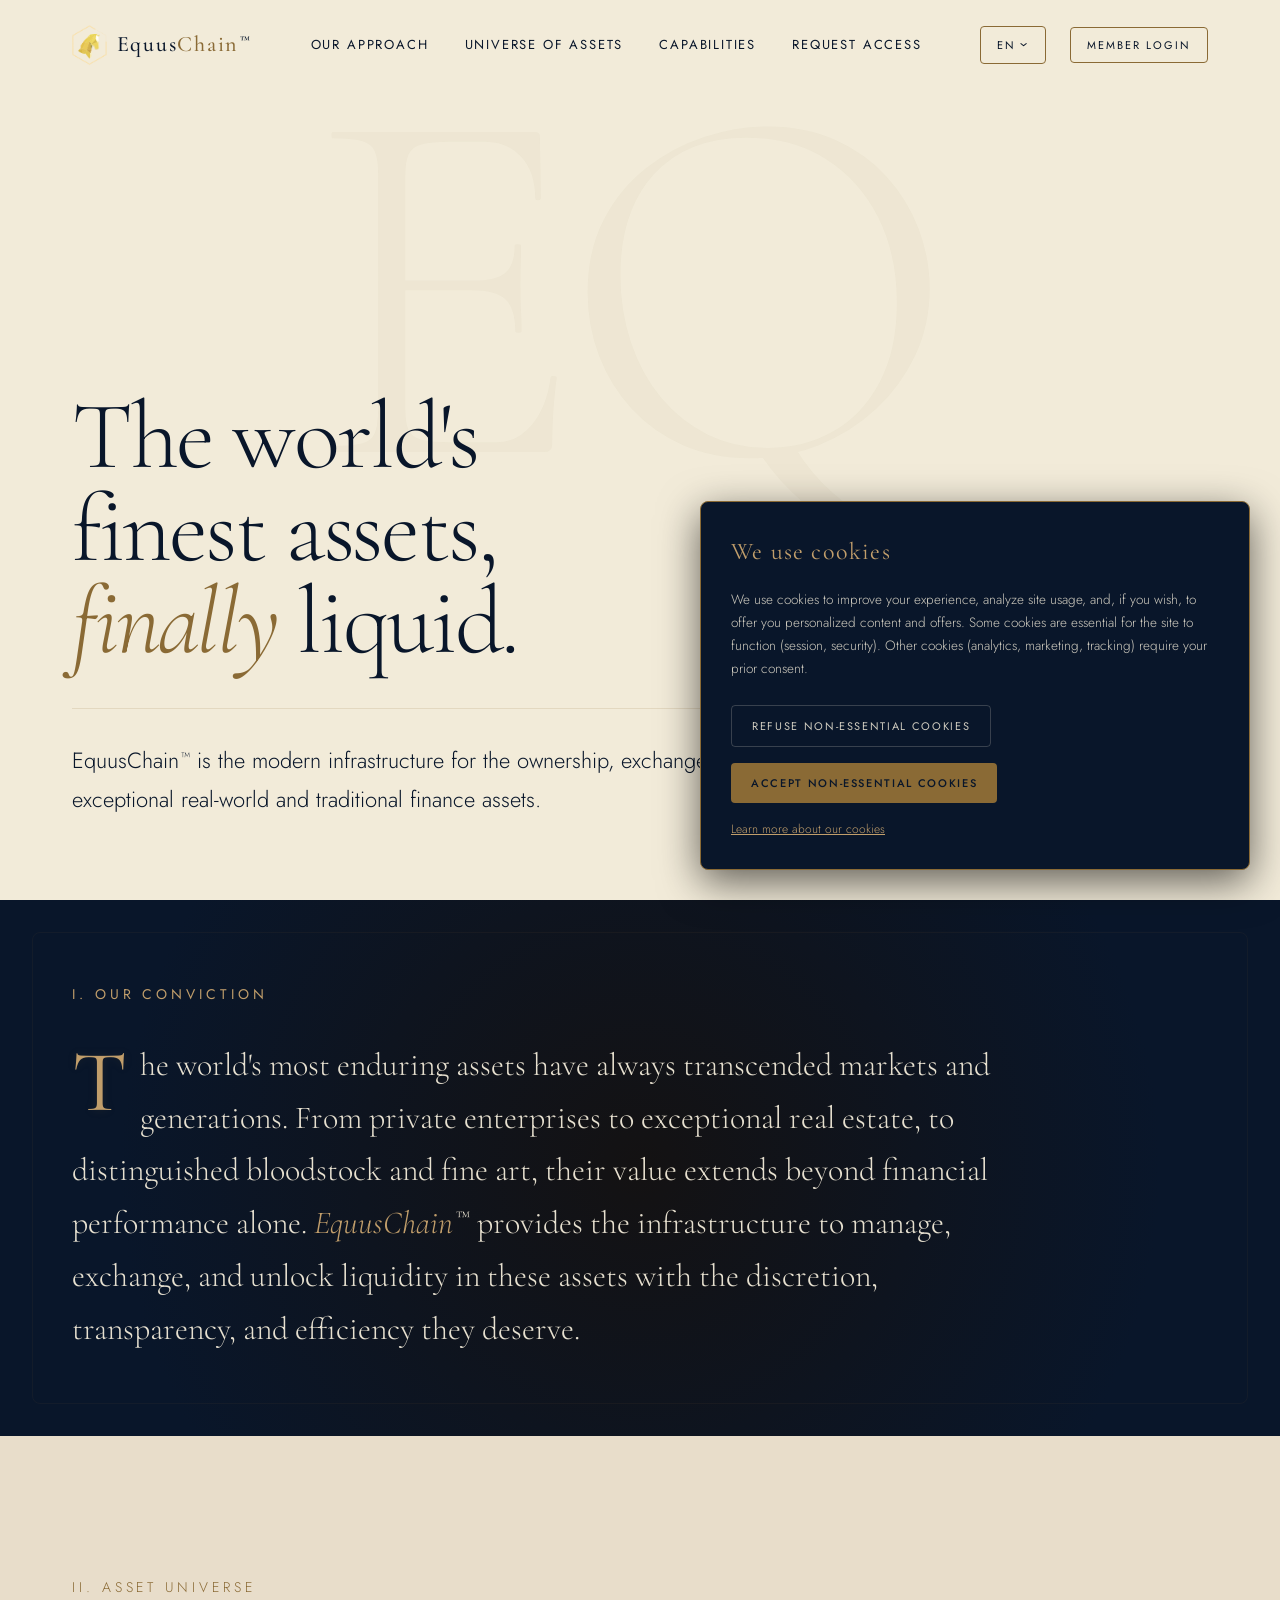
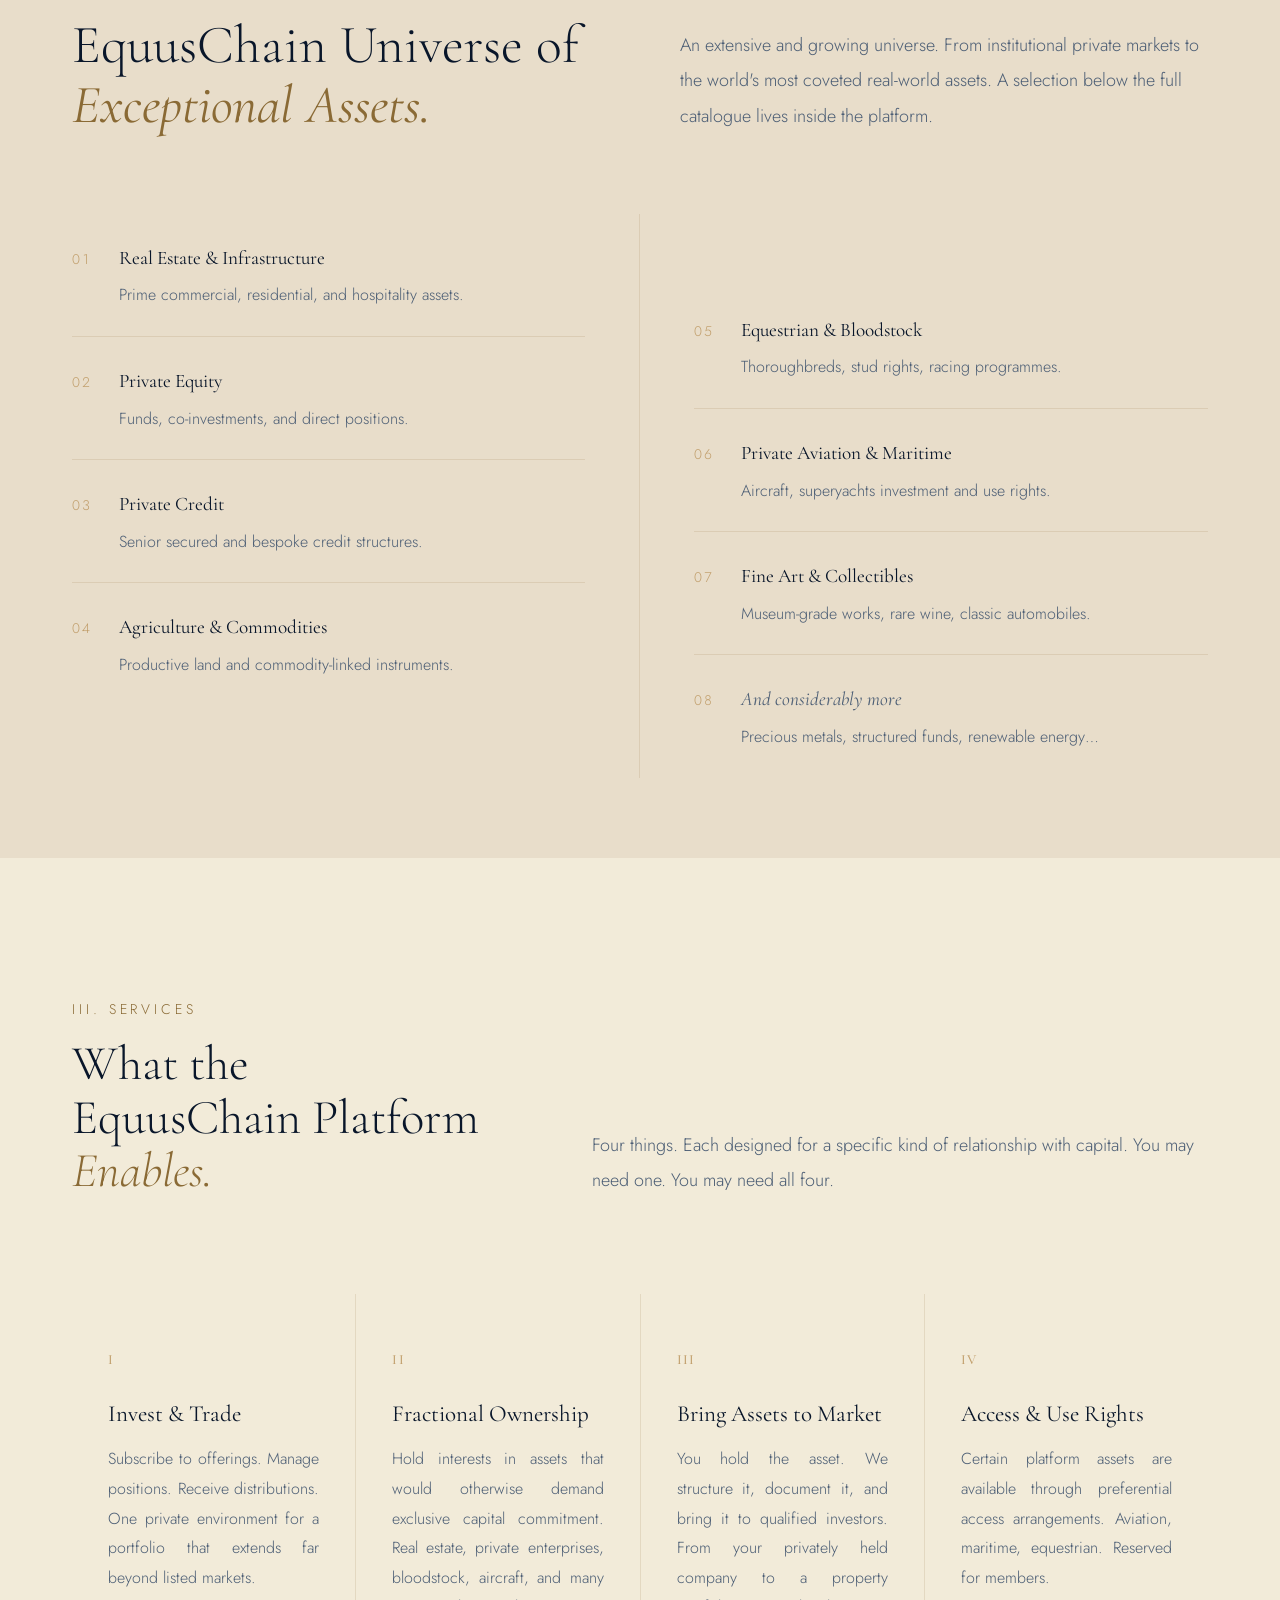
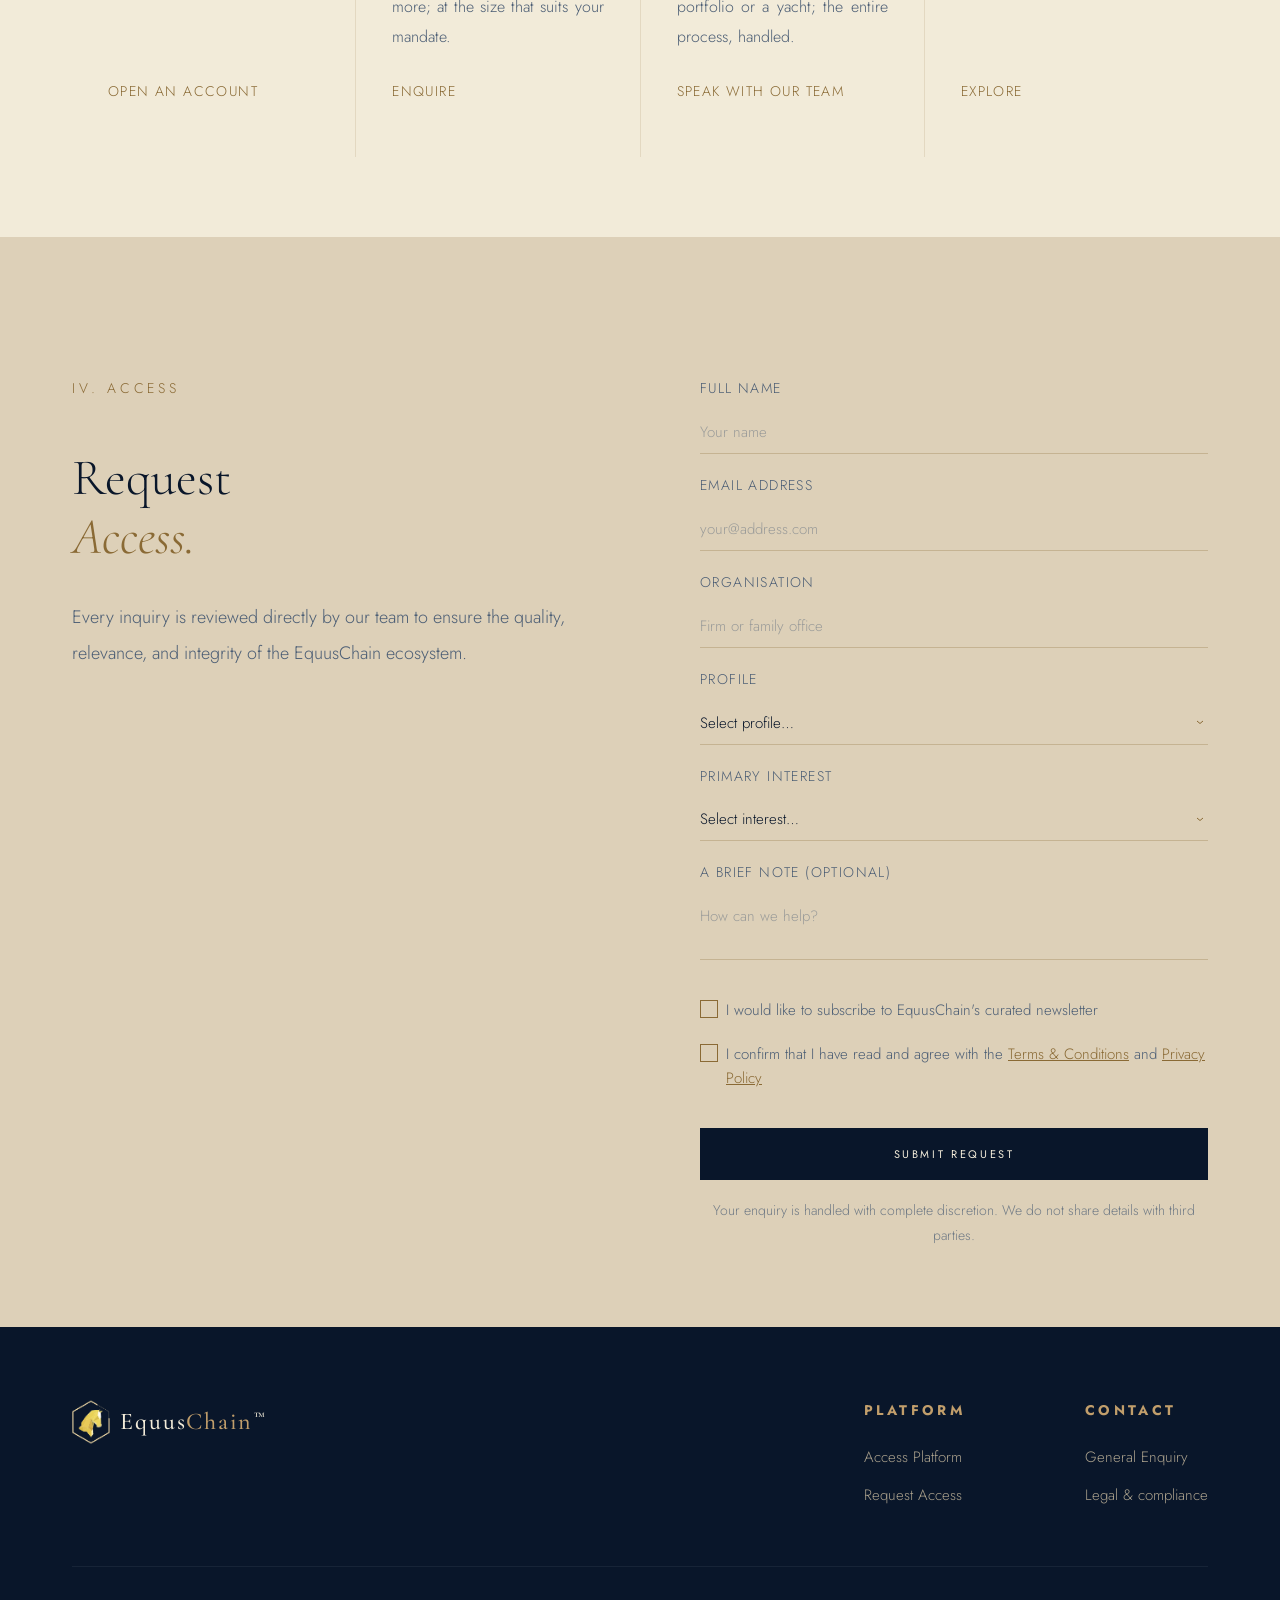
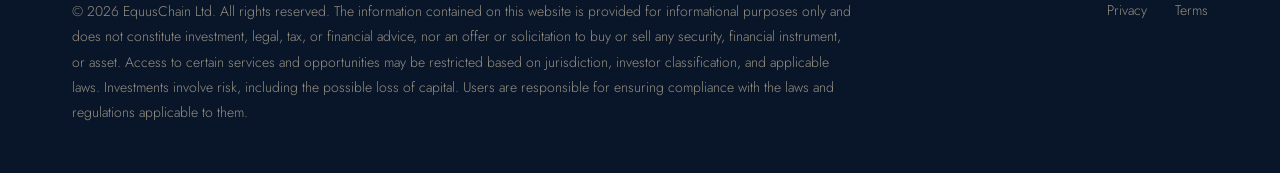
==== commit 728c879e: "new code ......" ====
--- a/index.html
+++ b/index.html
@@ -53,7 +53,7 @@
             <a class="logo-wrap" href="#home" aria-label="EquusChain Home">
                 <img src="logo_equuschain_fond_bleu.png" alt="EquusChain Logo" class="nav-logo logo-light">
                 <img src="logo_equuschain_fond_bleu.png" alt="EquusChain Logo" class="nav-logo logo-dark">
-                <span class="logo-text">Equus<b>Chain</b></span>
+                <span class="logo-text">Equus<b>Chain</b><sup>™</sup></span>
             </a>
 
             <!-- Central Navigation Menu -->
@@ -70,8 +70,8 @@
                 <div class="lang-selector">
                     <button class="lang-btn" id="langBtn" aria-expanded="false" aria-haspopup="listbox"
                         aria-label="Select Language">
-                        <span class="lang-icon">🌐</span>
                         <span class="lang-curr">EN</span>
+                        <span class="lang-arrow">›</span>
                     </button>
                     <div class="lang-dropdown" id="langDropdown" role="listbox">
                         <div class="lang-option active" role="option" data-lang="en">English</div>
@@ -120,18 +120,21 @@
         </section>
 
         <!-- CHAPTER 1 — CONVICTION (MANIFESTO) -->
-        <section class="ch manifesto" id="about">
+        <section class="ch1 manifesto" id="about">
+            <!-- paper lines texture -->
             <div class="manifesto-lines" aria-hidden="true">
                 <span></span><span></span><span></span><span></span><span></span>
                 <span></span><span></span><span></span><span></span><span></span>
             </div>
             <div class="mf-tag rv" data-tr="manifesto-tag">I. Our Conviction</div>
             <p class="mf-body rv d1" data-tr="manifesto-body">
-                The world's most enduring assets have always transcended markets and generations. From private
-                enterprises to exceptional real estate, to distinguished bloodstock and fine art, their value extends
-                beyond financial performance alone. EquusChain provides the infrastructure to manage, exchange, and
-                unlock liquidity in these assets with the discretion, transparency, and efficiency they deserve.
+                The world's most enduring assets have always transcended markets and generations. From
+                private enterprises to exceptional real estate, to distinguished bloodstock and fine art, their value
+                extends beyond financial performance alone. EquusChain provides the infrastructure to manage,
+                exchange, and unlock liquidity in these assets with the discretion, transparency, and efficiency
+                they deserve.
             </p>
+
         </section>
 
         <!-- CHAPTER 2 — ASSET WORLD -->
@@ -139,7 +142,10 @@
             <div class="aw-head">
                 <div class="rv">
                     <div class="aw-lbl" data-tr="universe-subtitle">II. Asset Universe</div>
-                    <div class="aw-title" data-tr="universe-title">EquusChain Universe of<br>Exceptional Assets.</div>
+                    <div class="aw-title">
+                        <span data-tr="universe-title">EquusChain Universe of</span><br>
+                        <span class="brand-gold" data-tr="universe-title-gold">Exceptional Assets.</span>
+                    </div>
                 </div>
                 <p class="aw-intro rv d1" data-tr="universe-lead">
                     An extensive and growing universe. From institutional private markets to the world's most coveted
@@ -152,7 +158,8 @@
                         <span class="aw-entry-n">01</span>
                         <div>
                             <div class="aw-entry-name" data-tr="asset-1-name">Real Estate &amp; Infrastructure</div>
-                            <div class="aw-entry-sub" data-tr="asset-1-sub">Fractional or whole.</div>
+                            <div class="aw-entry-sub" data-tr="asset-1-sub">Prime commercial, residential, and
+                                hospitality assets.</div>
                         </div>
                     </div>
                     <div class="aw-entry rv d1">
@@ -318,7 +325,7 @@
                                 </option>
                                 <option value="Institutional Access" data-tr="opt-interest-7">Institutional Access
                                 </option>
-                                <option value="General Inquiry" data-tr="opt-interest-8">General Inquiry</option>
+                                <option value="General Enquiry" data-tr="opt-interest-8">General Enquiry</option>
                             </select>
                         </div>
 
@@ -360,23 +367,21 @@
             <a class="ft-logo-wrap" href="#home" aria-label="EquusChain Home"
                 style="display: flex; align-items: center; gap: 10px; text-decoration: none;">
                 <img src="logo_equuschain_fond_bleu.png" alt="EquusChain Logo" class="ft-logo">
-                <span class="logo-text" style="color: #F2EBD9; font-size: 24px;">Equus<b
-                        style="color: var(--g3);">Chain</b></span>
+                <span class="logo-text" style="color: var(--p); font-size: 24px;">Equus<b
+                        style="color: var(--g3);">Chain</b><sup>™</sup></span>
             </a>
             <div class="ft-cols">
                 <div class="ft-col">
                     <h5 data-tr="ft-col1-title">Platform</h5>
                     <ul>
-                        <li><a href="private/login.html" data-tr="ft-col1-item1">Member login</a></li>
-                        <li><a href="private/dashboard.html" data-tr="ft-col1-item2">Universe of Assets</a></li>
-                        <li><a href="private/dashboard.html" data-tr="ft-col1-item3">Bring an asset</a></li>
+                        <li><a href="private/login.html" data-tr="login-btn">Access Platform</a></li>
+                        <li><a href="#contact" data-tr="nav-contact">Request Access</a></li>
                     </ul>
                 </div>
                 <div class="ft-col">
                     <h5 data-tr="ft-col2-title">Contact</h5>
                     <ul>
-                        <li><a href="#contact" data-tr="ft-col2-item1">Investor relations</a></li>
-                        <li><a href="#contact" data-tr="ft-col2-item2">Institutional desk</a></li>
+                        <li><a href="#contact" data-tr="opt-interest-8">General Enquiry</a></li>
                         <li><a href="#contact" data-tr="ft-col2-item3">Legal &amp; compliance</a></li>
                     </ul>
                 </div>
@@ -462,7 +467,7 @@
             <button class="mobile-menu-close" id="mobileMenuClose" aria-label="Close Menu">&times;</button>
             <div class="mobile-menu-logo">
                 <img src="logo_equuschain_fond_bleu.png" alt="EquusChain Logo" class="mobile-logo-img">
-                <span class="mobile-logo-text">Equus<b>Chain</b></span>
+                <span class="mobile-logo-text">Equus<b>Chain</b><sup>™</sup></span>
             </div>
             <nav class="mobile-menu-nav">
                 <a href="#about" class="mobile-menu-link" data-tr="nav-about">Our Approach</a>
--- a/style.css
+++ b/style.css
@@ -1,1241 +1,1407 @@
 :root {
-    --p: #F2EBD9;
-    /* cream body background */
-    --p2: #E8DDCA;
-    /* slightly darker cream */
-    --p3: #DDD0B8;
-    /* dark cream */
-    --p4: #CFC09F;
-    /* darker cream highlight */
-
-    --eq-blue: #09162a;
-    /* EquusChain primary blue */
-    --eq-blue-dark: #050d1a;
-    /* Deeper slate blue */
-    --eq-blue-light: #162f55;
-    /* Lighter navy for hovers */
-    --eq-blue-fade: rgba(9, 22, 42, 0.08);
-    /* Fade blue */
-
-    --g: #8A6A35;
-    /* gold */
-    --g2: #A5814E;
-    /* gold medium */
-    --g3: #C19E6B;
-    /* gold light */
-    --g4: #D9BC8F;
-    /* gold pale */
-
-    --k: var(--eq-blue);
-    /* Text color - EquusChain blue */
-    --k2: var(--eq-blue-dark);
-    /* Dark section background */
-    --k3: var(--eq-blue-light);
-    /* Highlight elements */
-    --d: #4c5e75;
-    /* Muted text - slate blue */
-    --r: rgba(138, 106, 53, 0.15);
-    /* Gold transparent */
+  --p: #f2ebd9;
+  /* cream body background */
+  --p2: #e8ddca;
+  /* slightly darker cream */
+  --p3: #ddd0b8;
+  /* dark cream */
+  --p4: #cfc09f;
+  /* darker cream highlight */
+
+  --eq-blue: #09162a;
+  /* EquusChain primary blue */
+  --eq-blue-dark: #050d1a;
+  /* Deeper slate blue */
+  --eq-blue-light: #162f55;
+  /* Lighter navy for hovers */
+  --eq-blue-fade: rgba(9, 22, 42, 0.08);
+  /* Fade blue */
+
+  --g: #8a6a35;
+  /* gold */
+  --g2: #a5814e;
+  /* gold medium */
+  --g3: #c19e6b;
+  /* gold light */
+  --g4: #d9bc8f;
+  /* gold pale */
+
+  --k: var(--eq-blue);
+  /* Text color - EquusChain blue */
+  --k2: var(--eq-blue-dark);
+  /* Dark section background */
+  --k3: var(--eq-blue-light);
+  /* Highlight elements */
+  --d: #4c5e75;
+  /* Muted text - slate blue */
+  --r: rgba(138, 106, 53, 0.15);
+  /* Gold transparent */
 }
 
 *,
 *::before,
 *::after {
-    margin: 0;
-    padding: 0;
-    box-sizing: border-box;
-    cursor: none !important;
-    /* Enforce custom cursor globally */
+  margin: 0;
+  padding: 0;
+  box-sizing: border-box;
+  cursor: none !important;
+  /* Enforce custom cursor globally */
 }
 
 html {
-    scroll-behavior: smooth;
-    font-size: 18px;
-    /* Increased from 16px for readability */
+  scroll-behavior: smooth;
+  font-size: 18px;
+  /* Increased from 16px for readability */
 }
 
 body {
-    background: var(--p);
-    color: var(--k);
-    font-family: 'Jost', sans-serif;
-    font-weight: 300;
-    overflow-x: hidden;
+  background: var(--p);
+  color: var(--k);
+  font-family: "Jost", sans-serif;
+  font-weight: 300;
+  overflow-x: hidden;
+}
+
+sup {
+  font-size: 0.62em;
+  line-height: 0;
+  position: relative;
+  vertical-align: baseline;
+  top: -0.45em;
+  margin-left: 0.15em;
 }
 
 /* ─── CUSTOM CURSOR ──────────────────────── */
 #cur {
-    position: fixed;
-    top: 0;
-    left: 0;
-    z-index: 99999;
-    pointer-events: none;
-    transform: translate(-15px, -7px);
-    display: block;
-    will-change: transform;
-    transition: transform 0.04s linear, opacity 0.3s ease;
-    opacity: 0;
-    /* Hidden initially to avoid top-left flash */
+  position: fixed;
+  top: 0;
+  left: 0;
+  z-index: 99999;
+  pointer-events: none;
+  transform: translate(-15px, -7px);
+  display: block;
+  will-change: transform;
+  transition:
+    transform 0.04s linear,
+    opacity 0.3s ease;
+  opacity: 0;
+  /* Hidden initially to avoid top-left flash */
 }
 
 #cur,
 #cur * {
-    pointer-events: none !important;
+  pointer-events: none !important;
 }
 
 .cursor-emblem {
-    width: 38px;
-    height: 38px;
-    display: flex;
-    align-items: center;
-    justify-content: center;
+  width: 38px;
+  height: 38px;
+  display: flex;
+  align-items: center;
+  justify-content: center;
 }
 
 .cursor-emblem img {
-    width: 100%;
-    height: 100%;
-    object-fit: cover;
-    filter: drop-shadow(0px 2px 5px rgba(0, 0, 0, 0.4));
-    transition: transform 0.2s cubic-bezier(0.25, 1, 0.5, 1);
+  width: 100%;
+  height: 100%;
+  object-fit: cover;
+  filter: drop-shadow(0px 2px 5px rgba(0, 0, 0, 0.4));
+  transition: transform 0.2s cubic-bezier(0.25, 1, 0.5, 1);
 }
 
 body.cursor-hovering #cur .cursor-emblem img {
-    transform: scale(1.3) rotate(8deg);
+  transform: scale(1.3) rotate(8deg);
 }
 
 /* Fallback for devices without fine pointers (touch screens) */
 @media (hover: none) {
-    #cur {
-        display: none !important;
-    }
-
-    *,
-    *::before,
-    *::after {
-        cursor: auto !important;
-    }
+  #cur {
+    display: none !important;
+  }
+
+  *,
+  *::before,
+  *::after {
+    cursor: auto !important;
+  }
 }
 
 /* ─── PROGRESS LINE ──────────────────────── */
 #prog {
-    position: fixed;
-    top: 0;
-    left: 0;
-    height: 3px;
-    background: var(--g);
-    z-index: 1200;
-    width: 0;
-    transition: width 0.1s ease;
+  position: fixed;
+  top: 0;
+  left: 0;
+  height: 3px;
+  background: var(--g);
+  z-index: 1200;
+  width: 0;
+  transition: width 0.1s ease;
 }
 
 /* ─── NAV CONTAINER & HEADER ──────────────── */
 .nav-container {
-    position: fixed;
-    top: 0;
-    left: 0;
-    right: 0;
-    z-index: 1000;
-    background: transparent;
-    padding: 24px 72px;
-    transition: background 0.35s ease, padding 0.35s ease, border-bottom 0.35s ease, box-shadow 0.35s ease;
-    border-bottom: 1px solid transparent;
+  position: fixed;
+  top: 0;
+  left: 0;
+  right: 0;
+  z-index: 1000;
+  background: transparent;
+  padding: 24px 72px;
+  transition:
+    background 0.35s ease,
+    padding 0.35s ease,
+    border-bottom 0.35s ease,
+    box-shadow 0.35s ease;
+  border-bottom: 1px solid transparent;
 }
 
 .nav-container.scrolled {
-    background: rgba(9, 22, 42, 0.94);
-    backdrop-filter: blur(12px);
-    -webkit-backdrop-filter: blur(12px);
-    padding: 16px 72px;
-    border-bottom: 1px solid rgba(138, 106, 53, 0.2);
-    box-shadow: 0 4px 30px rgba(0, 0, 0, 0.15);
+  background: rgba(9, 22, 42, 0.94);
+  backdrop-filter: blur(12px);
+  -webkit-backdrop-filter: blur(12px);
+  padding: 16px 72px;
+  border-bottom: 1px solid rgba(138, 106, 53, 0.2);
+  box-shadow: 0 4px 30px rgba(0, 0, 0, 0.15);
 }
 
 nav {
-    display: flex;
-    justify-content: space-between;
-    align-items: center;
-    max-width: 1440px;
-    margin: 0 auto;
+  display: flex;
+  justify-content: space-between;
+  align-items: center;
+  max-width: 1440px;
+  margin: 0 auto;
 }
 
 .logo-wrap {
-    display: flex;
-    align-items: center;
-    text-decoration: none;
-    gap: 10px;
+  display: flex;
+  align-items: center;
+  text-decoration: none;
+  gap: 10px;
 }
 
 .logo-text {
-    font-family: 'Cormorant Garamond', serif;
-    font-size: 22px;
-    font-weight: 500;
-    letter-spacing: 0.08em;
-    color: var(--eq-blue);
-    transition: color 0.35s ease;
+  font-family: "Cormorant Garamond", serif;
+  font-size: 22px;
+  font-weight: 500;
+  letter-spacing: 0.08em;
+  color: var(--eq-blue);
+  transition: color 0.35s ease;
 }
 
 .logo-text b {
-    color: var(--g);
-    font-weight: 500;
-    transition: color 0.35s ease;
+  color: var(--g);
+  font-weight: 500;
+  transition: color 0.35s ease;
 }
 
 .nav-container.scrolled nav .logo-text {
-    color: #F2EBD9;
+  color: var(--p);
 }
 
 .nav-container.scrolled nav .logo-text b {
-    color: var(--g3);
+  color: var(--g3);
 }
 
 .nav-logo {
-    height: 42px;
-    width: auto;
-    transition: transform 0.3s ease;
+  height: 42px;
+  width: auto;
+  transition: transform 0.3s ease;
 }
 
 .nav-logo.logo-dark {
-    display: none;
+  display: none;
 }
 
 .nav-logo.logo-light {
-    display: block;
+  display: block;
 }
 
 .nav-container.scrolled nav .nav-logo.logo-dark {
-    display: block;
+  display: block;
 }
 
 .nav-container.scrolled nav .nav-logo.logo-light {
-    display: none;
+  display: none;
 }
 
 .logo-wrap:hover .nav-logo {
-    transform: scale(1.02);
+  transform: scale(1.02);
 }
 
 /* Central Navigation Menu */
 .nav-center-menu {
-    display: flex;
-    gap: 36px;
-    align-items: center;
+  display: flex;
+  gap: 36px;
+  align-items: center;
 }
 
 .nav-link {
-    font-family: 'Jost', sans-serif;
-    font-size: 13px;
-    letter-spacing: 0.14em;
-    text-transform: uppercase;
-    color: var(--eq-blue);
-    /* dark blue initially */
-    text-decoration: none;
-    position: relative;
-    padding: 6px 0;
-    font-weight: 400;
-    transition: color 0.3s ease;
+  font-family: "Jost", sans-serif;
+  font-size: 13px;
+  letter-spacing: 0.14em;
+  text-transform: uppercase;
+  color: var(--eq-blue);
+  /* dark blue initially */
+  text-decoration: none;
+  position: relative;
+  padding: 6px 0;
+  font-weight: 400;
+  transition: color 0.3s ease;
 }
 
 .nav-container.scrolled nav .nav-link {
-    color: #F2EBD9;
-    /* Light cream when navbar turns dark blue */
+  color: var(--p);
+  /* Light cream when navbar turns dark blue */
 }
 
 .nav-link::after {
-    content: '';
-    position: absolute;
-    bottom: 0;
-    left: 0;
-    right: 0;
-    height: 1px;
-    background: var(--g3);
-    transform: scaleX(0);
-    transform-origin: right;
-    transition: transform 0.4s cubic-bezier(.22, 1, .36, 1);
+  content: "";
+  position: absolute;
+  bottom: 0;
+  left: 0;
+  right: 0;
+  height: 1px;
+  background: var(--g3);
+  transform: scaleX(0);
+  transform-origin: right;
+  transition: transform 0.4s cubic-bezier(0.22, 1, 0.36, 1);
 }
 
 .nav-link:hover {
-    color: var(--g3) !important;
+  color: var(--g3) !important;
 }
 
 .nav-link:hover::after {
-    transform: scaleX(1);
-    transform-origin: left;
+  transform: scaleX(1);
+  transform-origin: left;
 }
 
 .nav-right {
-    display: flex;
-    align-items: center;
-    gap: 24px;
+  display: flex;
+  align-items: center;
+  gap: 24px;
 }
 
 .nav-entry {
-    font-size: 11px;
-    letter-spacing: 0.18em;
-    text-transform: uppercase;
-    color: var(--g);
-    text-decoration: none;
-    font-weight: 400;
-    position: relative;
-    padding: 8px 16px;
-    border: 1px solid var(--g3);
-    border-radius: 4px;
-    transition: all 0.3s ease;
+  font-size: 11px;
+  letter-spacing: 0.18em;
+  text-transform: uppercase;
+  color: var(--k);
+  text-decoration: none;
+  font-weight: 400;
+  position: relative;
+  padding: 8px 16px;
+  border: 1.5px solid var(--g);
+  border-radius: 4px;
+  transition: all 0.3s ease;
 }
 
 .nav-container.scrolled nav .nav-entry {
-    color: var(--g3);
-    border-color: rgba(193, 158, 107, 0.4);
+  color: var(--g3);
+  border-color: rgba(193, 158, 107, 0.4);
 }
 
 .nav-entry:hover {
-    background: var(--g);
-    color: var(--p) !important;
-    border-color: var(--g);
-    box-shadow: 0 4px 12px rgba(138, 106, 53, 0.15);
+  background: var(--g);
+  color: var(--p) !important;
+  border-color: var(--g);
+  box-shadow: 0 4px 12px rgba(138, 106, 53, 0.15);
 }
 
 /* Language Selector */
 .lang-selector {
-    position: relative;
+  position: relative;
 }
 
 .lang-btn {
-    background: transparent;
-    border: 1px solid rgba(9, 22, 42, 0.15);
-    padding: 8px 14px;
-    border-radius: 4px;
-    font-family: 'Jost', sans-serif;
-    font-size: 13px;
-    letter-spacing: 0.08em;
-    color: var(--eq-blue);
-    display: flex;
-    align-items: center;
-    gap: 6px;
-    text-transform: uppercase;
-    transition: all 0.3s ease;
+  background: transparent;
+  border: 1.5px solid var(--g);
+  padding: 8px 16px;
+  border-radius: 4px;
+  font-family: "Jost", sans-serif;
+  font-size: 11px;
+  letter-spacing: 0.18em;
+  color: var(--k);
+  display: flex;
+  align-items: center;
+  gap: 6px;
+  text-transform: uppercase;
+  transition: all 0.3s ease;
+  font-weight: 400;
+  position: relative;
+  cursor: pointer;
 }
 
 .nav-container.scrolled .lang-btn {
-    color: #F2EBD9;
-    border-color: rgba(242, 235, 217, 0.2);
+  color: var(--g3);
+  border-color: rgba(193, 158, 107, 0.4);
+}
+
+.lang-arrow {
+  font-size: 14px;
+  display: inline-block;
+  transition: transform 0.3s ease;
+  transform: rotate(90deg);
 }
 
 .lang-btn:hover {
-    border-color: var(--g);
-    background: rgba(138, 106, 53, 0.06);
+  background: var(--g);
+  color: var(--p);
+  border-color: var(--g);
+  box-shadow: 0 4px 12px rgba(138, 106, 53, 0.15);
 }
 
 .lang-dropdown {
-    position: absolute;
-    top: calc(100% + 8px);
-    right: 0;
-    background: var(--eq-blue-dark);
-    border: 1px solid rgba(138, 106, 53, 0.25);
-    border-radius: 6px;
-    min-width: 170px;
-    display: none;
-    flex-direction: column;
-    padding: 8px 0;
-    z-index: 1001;
-    box-shadow: 0 8px 24px rgba(0, 0, 0, 0.4);
+  position: absolute;
+  top: calc(100% + 8px);
+  right: 0;
+  background: var(--eq-blue);
+  border: 1.5px solid var(--g);
+  border-radius: 6px;
+  min-width: 180px;
+  display: none;
+  flex-direction: column;
+  padding: 12px 0;
+  z-index: 1001;
+  box-shadow: 0 12px 32px rgba(0, 0, 0, 0.5);
 }
 
 .lang-dropdown.show {
-    display: flex;
+  display: flex;
 }
 
 .lang-option {
-    padding: 10px 18px;
-    font-family: 'Jost', sans-serif;
-    font-size: 15px;
-    color: rgba(242, 235, 217, 0.75);
-    text-align: left;
-    transition: all 0.2s ease;
-    text-decoration: none;
+  padding: 12px 20px;
+  font-family: "Jost", sans-serif;
+  font-size: 14px;
+  letter-spacing: 0.04em;
+  color: rgba(242, 235, 217, 0.85);
+  text-align: left;
+  transition: all 0.2s ease;
+  text-decoration: none;
 }
 
 .lang-option:hover {
-    background: var(--eq-blue-light);
-    color: var(--g4);
+  background: rgba(138, 106, 53, 0.15);
+  color: var(--g3);
 }
 
 .lang-option.active {
-    color: var(--g3);
-    font-weight: 500;
-    background: rgba(138, 106, 53, 0.1);
+  color: var(--g);
+  font-weight: 500;
+  background: rgba(138, 106, 53, 0.2);
 }
 
 /* ─── CHAPTER SYSTEM ─────────────────────── */
 .ch {
-    min-height: 100vh;
-    position: relative;
-    display: flex;
-    padding: 140px 72px 80px;
+  min-height: 100vh;
+  position: relative;
+  display: flex;
+  padding: 140px 72px 80px;
+}
+
+.ch1 {
+  padding: 80px 72px;
 }
 
 /* ─── CH 0: COVER (HERO) ─────────────────── */
 .cover {
-    background: var(--p);
-    flex-direction: column;
-    justify-content: flex-end;
-    overflow: hidden;
+  background: var(--p);
+  flex-direction: column;
+  justify-content: flex-end;
+  overflow: hidden;
 }
 
 .cover-num {
-    position: absolute;
-    font-family: 'Cormorant Garamond', serif;
-    font-size: 50vw;
-    font-weight: 300;
-    line-height: 0.82;
-    color: rgba(138, 106, 53, 0.04);
-    top: -0.05em;
-    left: -0.02em;
-    letter-spacing: -0.04em;
-    pointer-events: none;
-    user-select: none;
-    white-space: nowrap;
+  position: absolute;
+  font-family: "Cormorant Garamond", serif;
+  font-size: 40vw;
+  font-weight: 300;
+  line-height: 0.82;
+  color: rgba(138, 106, 53, 0.04);
+  top: 80px;
+  left: 310px;
+  letter-spacing: -0.04em;
+  pointer-events: none;
+  user-select: none;
+  white-space: nowrap;
 }
 
 .cover-content {
-    position: relative;
-    z-index: 2;
-    max-width: 1000px;
+  position: relative;
+  z-index: 2;
+  max-width: 1000px;
 }
 
 .cover h1 {
-    font-family: 'Cormorant Garamond', serif;
-    font-size: clamp(54px, 7.5vw, 128px);
-    font-weight: 300;
-    line-height: 0.96;
-    letter-spacing: -0.025em;
-    color: var(--k);
+  font-family: "Cormorant Garamond", serif;
+  font-size: clamp(54px, 7.5vw, 128px);
+  font-weight: 300;
+  line-height: 0.96;
+  letter-spacing: -0.025em;
+  color: var(--k);
+  opacity: 0;
+  animation: ap 1.1s 0.2s forwards;
+  margin-bottom: 40px;
+}
+
+.cover h1 em {
+  font-style: italic;
+  color: var(--g);
+}
+
+.cover-foot {
+  border-top: 1px solid var(--r);
+  padding-top: 32px;
+  opacity: 0;
+  animation: ap 0.9s 0.5s forwards;
+}
+
+.hero-positioning {
+  font-size: 22px !important;
+  /* Increased font size */
+  color: var(--k) !important;
+  line-height: 1.8;
+  max-width: 820px !important;
+  font-weight: 300;
+}
+
+@keyframes ap {
+  from {
     opacity: 0;
-    animation: ap 1.1s 0.2s forwards;
-    margin-bottom: 40px;
-}
-
-.cover h1 em {
-    font-style: italic;
-    color: var(--g);
-}
-
-.cover-foot {
-    border-top: 1px solid var(--r);
-    padding-top: 32px;
-    opacity: 0;
-    animation: ap 0.9s 0.5s forwards;
-}
-
-.hero-positioning {
-    font-size: 22px !important;
-    /* Increased font size */
-    color: var(--k) !important;
-    line-height: 1.8;
-    max-width: 820px !important;
-    font-weight: 300;
-}
-
-@keyframes ap {
-    from {
-        opacity: 0;
-        transform: translateY(20px)
-    }
-
-    to {
-        opacity: 1;
-        transform: none
-    }
+    transform: translateY(20px);
+  }
+
+  to {
+    opacity: 1;
+    transform: none;
+  }
 }
 
 /* ─── CH 1: CONVICTION (MANIFESTO) ──────── */
 .manifesto {
-    background: var(--eq-blue);
-    /* Updated background color to EquusChain blue */
-    flex-direction: column;
-    justify-content: center;
-    overflow: hidden;
+  background: radial-gradient(circle at 50% 50%, rgba(138, 106, 53, 0.09) 0%, var(--eq-blue) 75%);
+  flex-direction: column;
+  justify-content: center;
+  overflow: hidden;
+  position: relative;
+}
+
+.manifesto::after {
+  content: "";
+  position: absolute;
+  inset: 0;
+  border: 1px solid rgba(138, 106, 53, 0.08);
+  margin: 32px;
+  pointer-events: none;
+  border-radius: 8px;
 }
 
 .manifesto-lines {
-    position: absolute;
-    inset: 0;
-    pointer-events: none;
-    display: flex;
-    flex-direction: column;
-    justify-content: space-between;
-    padding: 60px 0;
+  position: absolute;
+  inset: 0;
+  pointer-events: none;
+  display: none;
+  flex-direction: column;
+  justify-content: space-between;
+  padding: 60px 0;
 }
 
 .manifesto-lines span {
-    display: block;
-    height: 1px;
-    background: rgba(255, 255, 255, 0.03);
+  display: block;
+  height: 1px;
+  background: rgba(255, 255, 255, 0.03);
 }
 
 .mf-tag {
-    font-size: 11px;
-    letter-spacing: 0.28em;
-    text-transform: uppercase;
-    color: var(--g3);
-    margin-bottom: 48px;
-}
+  font-size: 14px;
+  letter-spacing: 0.28em;
+  text-transform: uppercase;
+  color: var(--g3);
+  margin-bottom: 32px;
+  font-family: "Jost", sans-serif;
+  font-weight: 400;
+  position: relative;
+  display: inline-block;
+}
+
+
 
 .mf-body {
-    max-width: 1000px;
-    font-family: 'Cormorant Garamond', serif;
-    font-size: clamp(28px, 3.2vw, 40px);
-    font-weight: 300;
-    line-height: 1.2;
-    color: rgba(242, 235, 217, 0.9);
-    text-align: justify;
+  max-width: 960px;
+  font-family: "Cormorant Garamond", serif;
+  font-size: clamp(22px, 2.5vw, 32px);
+  font-weight: 300;
+  line-height: 1.65;
+  color: rgba(242, 235, 217, 0.95);
+  text-align: left;
+  position: relative;
+  z-index: 2;
+}
+
+.mf-body::first-letter {
+  font-family: "Cormorant Garamond", serif;
+  font-size: clamp(64px, 6.8vw, 92px);
+  float: left;
+  line-height: 0.85;
+  margin-right: 0.15em;
+  margin-top: 0.08em;
+  color: var(--g3);
+  font-weight: 400;
+  text-shadow: 0 0 10px rgba(138, 106, 53, 0.15);
+}
+
+[dir="rtl"] .mf-body::first-letter {
+  float: right;
+  margin-right: 0;
+  margin-left: 0.15em;
+}
+
+.mf-body em {
+  font-style: italic;
+  color: var(--g3);
+}
+
+.mf-body strong {
+  font-weight: 400;
+  color: var(--p);
+  font-style: normal;
+}
+
+.brand-gold {
+  color: var(--g);
+  font-weight: 400;
+  font-style: italic;
+}
+
+.mf-foot {
+  margin-top: 90px;
+  display: grid;
+  grid-template-columns: repeat(4, 1fr);
+  gap: 32px;
+  border-top: 1px solid rgba(138, 106, 53, 0.18);
+  padding-top: 50px;
+  position: relative;
+  z-index: 2;
+}
+
+.mf-stat {
+  display: flex;
+  flex-direction: column;
+  padding: 28px 24px;
+  background: rgba(255, 255, 255, 0.015);
+  border: 1px solid rgba(138, 106, 53, 0.06);
+  border-radius: 6px;
+  transition: all 0.4s cubic-bezier(0.22, 1, 0.36, 1);
+  position: relative;
+  overflow: hidden;
+}
+
+.mf-stat::before {
+  content: "";
+  position: absolute;
+  top: 0;
+  left: 0;
+  width: 100%;
+  height: 2.5px;
+  background: var(--g3);
+  transform: scaleX(0);
+  transform-origin: left;
+  transition: transform 0.4s cubic-bezier(0.22, 1, 0.36, 1);
+}
+
+[dir="rtl"] .mf-stat::before {
+  transform-origin: right;
+}
+
+.mf-stat:hover {
+  background: rgba(255, 255, 255, 0.035);
+  border-color: rgba(138, 106, 53, 0.25);
+  transform: translateY(-5px);
+  box-shadow: 0 12px 30px rgba(0, 0, 0, 0.25);
+}
+
+.mf-stat:hover::before {
+  transform: scaleX(1);
+}
+
+.mf-stat-num {
+  font-family: "Cormorant Garamond", serif;
+  font-size: 13px;
+  color: var(--g3);
+  margin-bottom: 12px;
+  font-weight: 500;
+  letter-spacing: 0.15em;
+  display: block;
+}
+
+.mf-stat-v {
+  font-family: "Jost", sans-serif;
+  font-size: 19px;
+  font-weight: 400;
+  letter-spacing: 0.05em;
+  color: var(--p);
+  margin-bottom: 4px;
+  text-transform: none;
+}
+
+.mf-stat-l {
+  font-size: 13px;
+  color: var(--d);
+  letter-spacing: 0.08em;
+  text-transform: uppercase;
 }
 
 /* ─── CH 2: ASSET WORLD ──────────────────── */
 .assetworld {
-    background: var(--p2);
-    flex-direction: column;
+  background: var(--p2);
+  flex-direction: column;
 }
 
 .aw-head {
-    display: grid;
-    grid-template-columns: 1fr 1fr;
-    gap: 80px;
-    align-items: end;
-    margin-bottom: 80px;
+  display: grid;
+  grid-template-columns: 1fr 1fr;
+  gap: 80px;
+  align-items: end;
+  margin-bottom: 80px;
 }
 
 .aw-lbl {
-    font-size: 11px;
-    letter-spacing: 0.28em;
-    text-transform: uppercase;
-    color: var(--g);
-    margin-bottom: 16px;
+  font-size: 14px;
+  letter-spacing: 0.28em;
+  text-transform: uppercase;
+  color: var(--g);
+  margin-bottom: 16px;
 }
 
 .aw-title {
-    font-family: 'Cormorant Garamond', serif;
-    font-size: clamp(38px, 4.2vw, 68px);
-    font-weight: 300;
-    line-height: 1.1;
-    color: var(--k);
+  font-family: "Cormorant Garamond", serif;
+  font-size: clamp(38px, 4.2vw, 68px);
+  font-weight: 300;
+  line-height: 1.1;
+  color: var(--k);
 }
 
 .aw-title em {
-    font-style: italic;
-    color: var(--g);
+  font-style: italic;
+  color: var(--g);
 }
 
 .aw-intro {
-    font-size: 18px;
-    color: var(--d);
-    line-height: 1.95;
+  font-size: 18px;
+  color: var(--d);
+  line-height: 1.95;
 }
 
 .aw-cols {
-    display: grid;
-    grid-template-columns: 1fr 1fr;
+  display: grid;
+  grid-template-columns: 1fr 1fr;
 }
 
 .aw-col:first-child {
-    padding-right: 54px;
-    border-right: 1px solid var(--r);
+  padding-right: 54px;
+  border-right: 1px solid var(--r);
 }
 
 .aw-col:last-child {
-    padding-left: 54px;
-    /* margin-top: 72px; */
+  padding-left: 54px;
+  margin-top: 72px;
 }
 
 .aw-entry {
-    padding: 28px 0;
-    border-bottom: 1px solid var(--r);
-    display: grid;
-    grid-template-columns: auto 1fr;
-    gap: 28px;
-    align-items: baseline;
-    transition: padding-left 0.35s cubic-bezier(.22, 1, .36, 1);
-    position: relative;
+  padding: 28px 0;
+  border-bottom: 1px solid var(--r);
+  display: grid;
+  grid-template-columns: auto 1fr;
+  gap: 28px;
+  align-items: baseline;
+  transition: padding-left 0.35s cubic-bezier(0.22, 1, 0.36, 1);
+  position: relative;
 }
 
 .aw-entry::before {
-    content: '';
-    position: absolute;
-    left: 0;
-    top: 0;
-    bottom: 0;
-    width: 2px;
-    background: var(--g);
-    transform: scaleY(0);
-    transform-origin: bottom;
-    transition: transform 0.4s cubic-bezier(.22, 1, .36, 1);
+  content: "";
+  position: absolute;
+  left: 0;
+  top: 0;
+  bottom: 0;
+  width: 2px;
+  background: var(--g);
+  transform: scaleY(0);
+  transform-origin: bottom;
+  transition: transform 0.4s cubic-bezier(0.22, 1, 0.36, 1);
 }
 
 .aw-entry:hover {
-    padding-left: 16px;
+  padding-left: 16px;
 }
 
 .aw-entry:hover::before {
-    transform: scaleY(1);
+  transform: scaleY(1);
 }
 
 .aw-entry-n {
-    font-size: 14px;
-    letter-spacing: 0.12em;
-    color: var(--g3);
-    font-variant-numeric: tabular-nums;
+  font-size: 14px;
+  letter-spacing: 0.12em;
+  color: var(--g3);
+  font-variant-numeric: tabular-nums;
 }
 
 .aw-entry-name {
-    font-family: 'Cormorant Garamond', serif;
-    font-size: clamp(18px, 1.5vw, 24px);
-    font-weight: 400;
-    color: var(--k);
+  font-family: "Cormorant Garamond", serif;
+  font-size: clamp(18px, 1.5vw, 24px);
+  font-weight: 400;
+  color: var(--k);
 }
 
 .aw-entry-sub {
-    font-size: 16px;
-    color: var(--d);
-    margin-top: 8px;
-    line-height: 1.6;
+  font-size: 16px;
+  color: var(--d);
+  margin-top: 8px;
+  line-height: 1.6;
 }
 
 /* ─── CH 3: SERVICES ─────────────────────── */
 .how {
-    background: var(--p);
-    flex-direction: column;
+  background: var(--p);
+  flex-direction: column;
 }
 
 .how-title-row {
-    display: grid;
-    grid-template-columns: 5fr 7fr;
-    gap: 80px;
-    align-items: end;
-    margin-bottom: 96px;
+  display: grid;
+  grid-template-columns: 5fr 7fr;
+  gap: 80px;
+  align-items: end;
+  margin-bottom: 96px;
 }
 
 .how-lbl {
-    font-size: 14px;
-    letter-spacing: 0.28em;
-    text-transform: uppercase;
-    color: var(--g);
-    margin-bottom: 16px;
+  font-size: 14px;
+  letter-spacing: 0.28em;
+  text-transform: uppercase;
+  color: var(--g);
+  margin-bottom: 16px;
 }
 
 .how-title {
-    font-family: 'Cormorant Garamond', serif;
-    font-size: clamp(36px, 3.8vw, 60px);
-    font-weight: 300;
-    line-height: 1.1;
-    color: var(--k);
+  font-family: "Cormorant Garamond", serif;
+  font-size: clamp(36px, 3.8vw, 60px);
+  font-weight: 300;
+  line-height: 1.1;
+  color: var(--k);
 }
 
 .how-title em {
-    font-style: italic;
-    color: var(--g);
+  font-style: italic;
+  color: var(--g);
 }
 
 .how-lead {
-    font-size: 18px;
-    color: var(--d);
-    line-height: 1.95;
+  font-size: 18px;
+  color: var(--d);
+  line-height: 1.95;
 }
 
 .how-items {
-    display: grid;
-    grid-template-columns: repeat(4, 1fr);
-    gap: 1px;
-    background: var(--r);
+  display: grid;
+  grid-template-columns: repeat(4, 1fr);
+  gap: 1px;
+  background: var(--r);
 }
 
 .how-item {
-    background: var(--p);
-    padding: 54px 36px;
-    transition: background 0.35s ease;
-    display: flex;
-    flex-direction: column;
+  background: var(--p);
+  padding: 54px 36px;
+  transition: background 0.35s ease;
+  display: flex;
+  flex-direction: column;
 }
 
 .how-item:hover {
-    background: var(--p2);
+  background: var(--p2);
 }
 
 .how-n {
-    font-family: 'Cormorant Garamond', serif;
-    font-size: 14px;
-    color: var(--g3);
-    letter-spacing: 0.1em;
-    margin-bottom: 28px;
-    font-weight: 500;
+  font-family: "Cormorant Garamond", serif;
+  font-size: 14px;
+  color: var(--g3);
+  letter-spacing: 0.1em;
+  margin-bottom: 28px;
+  font-weight: 500;
 }
 
 .how-item-title {
-    font-family: 'Cormorant Garamond', serif;
-    font-size: clamp(21px, 1.8vw, 28px);
-    font-weight: 400;
-    color: var(--k);
-    margin-bottom: 16px;
-    line-height: 1.25;
+  font-family: "Cormorant Garamond", serif;
+  font-size: clamp(21px, 1.8vw, 28px);
+  font-weight: 400;
+  color: var(--k);
+  margin-bottom: 16px;
+  line-height: 1.25;
 }
 
 .how-item-body {
-    font-size: 16px;
-    color: var(--d);
-    line-height: 1.85;
-    flex: 1;
-    text-align: justify;
+  font-size: 16px;
+  color: var(--d);
+  line-height: 1.85;
+  flex: 1;
+  text-align: justify;
 }
 
 .how-item-link {
-    display: inline-block;
-    margin-top: 28px;
-    font-size: 14px;
-    letter-spacing: 0.1em;
-    text-transform: uppercase;
-    color: var(--g);
-    text-decoration: none;
-    position: relative;
-    align-self: flex-start;
-
+  display: inline-block;
+  margin-top: 28px;
+  font-size: 14px;
+  letter-spacing: 0.1em;
+  text-transform: uppercase;
+  color: var(--g);
+  text-decoration: none;
+  position: relative;
+  align-self: flex-start;
 }
 
 .how-item-link::after {
-    content: '';
-    position: absolute;
-    bottom: -2px;
-    left: 0;
-    right: 0;
-    height: 1px;
-    background: var(--g4);
-    transform: scaleX(0);
-    transform-origin: left;
-    transition: transform 0.35s ease;
+  content: "";
+  position: absolute;
+  bottom: -2px;
+  left: 0;
+  right: 0;
+  height: 1px;
+  background: var(--g4);
+  transform: scaleX(0);
+  transform-origin: left;
+  transition: transform 0.35s ease;
 }
 
 .how-item-link:hover::after {
-    transform: scaleX(1);
+  transform: scaleX(1);
 }
 
 /* ─── CH 4: CONTACT & REQUEST ACCESS ─────── */
 .contact-ch {
-    background: var(--p3);
-    flex-direction: column;
-    justify-content: center;
+  background: var(--p3);
+  flex-direction: column;
+  justify-content: center;
 }
 
 .cc-grid {
-    display: grid;
-    grid-template-columns: 1fr 1fr;
-    gap: 120px;
-    align-items: start;
+  display: grid;
+  grid-template-columns: 1fr 1fr;
+  gap: 120px;
+  align-items: start;
 }
 
 .cc-lbl {
-    font-size: 11px;
-    letter-spacing: 0.28em;
-    text-transform: uppercase;
-    color: var(--g);
-    margin-bottom: 48px;
-    display: block;
+  font-size: 14px;
+  letter-spacing: 0.28em;
+  text-transform: uppercase;
+  color: var(--g);
+  margin-bottom: 48px;
+  display: block;
 }
 
 .cc-heading {
-    font-family: 'Cormorant Garamond', serif;
-    font-size: clamp(38px, 4vw, 64px);
-    font-weight: 300;
-    line-height: 1.15;
-    color: var(--k);
-    margin-bottom: 32px;
+  font-family: "Cormorant Garamond", serif;
+  font-size: clamp(38px, 4vw, 64px);
+  font-weight: 300;
+  line-height: 1.15;
+  color: var(--k);
+  margin-bottom: 32px;
 }
 
 .cc-heading em {
-    font-style: italic;
-    color: var(--g);
+  font-style: italic;
+  color: var(--g);
 }
 
 .cc-body {
-    font-size: 18px;
-    color: var(--d);
-    line-height: 2;
-    margin-bottom: 40px;
+  font-size: 18px;
+  color: var(--d);
+  line-height: 2;
+  margin-bottom: 40px;
 }
 
 /* Form structure */
 .ff {
-    margin-bottom: 20px;
-    position: relative;
+  margin-bottom: 20px;
+  position: relative;
 }
 
 .ff label {
-    display: block;
-    font-size: 14px;
-    letter-spacing: 0.1em;
-    text-transform: uppercase;
-    color: var(--d);
-    margin-bottom: 10px;
+  display: block;
+  font-size: 14px;
+  letter-spacing: 0.1em;
+  text-transform: uppercase;
+  color: var(--d);
+  margin-bottom: 10px;
 }
 
 .ff input,
 .ff select,
 .ff textarea {
-    width: 100%;
-    background: transparent;
-    border: none;
-    border-bottom: 1px solid #96774554;
-    padding: 10px 0;
-    font-family: 'Jost', sans-serif;
-    font-size: 15px;
-    font-weight: 300;
-    color: var(--k);
-    outline: none;
-    appearance: none;
-    transition: border-color 0.3s ease;
-    resize: none;
+  width: 100%;
+  background: transparent;
+  border: none;
+  border-bottom: 1px solid #96774554;
+  padding: 10px 0;
+  font-family: "Jost", sans-serif;
+  font-size: 15px;
+  font-weight: 300;
+  color: var(--k);
+  outline: none;
+  appearance: none;
+  transition: border-color 0.3s ease;
+  resize: none;
 }
 
 .ff input::placeholder,
 .ff textarea::placeholder {
-    color: var(--d);
-    opacity: 0.45;
+  color: var(--d);
+  opacity: 0.45;
 }
 
 .ff input:focus,
 .ff select:focus,
 .ff textarea:focus {
-    border-bottom-color: var(--g);
+  border-bottom-color: var(--g);
 }
 
 .ff select {
-    background-image: url("data:image/svg+xml,%3Csvg xmlns='http://www.w3.org/2000/svg' width='8' height='5'%3E%3Cpath d='M1 1l3 2.5L7 1' stroke='%238A6A35' stroke-width='1' fill='none'/%3E%3C/svg%3E");
-    background-repeat: no-repeat;
-    background-position: right 4px center;
-    background-color: transparent;
-    padding-right: 20px;
+  background-image: url("data:image/svg+xml,%3Csvg xmlns='http://www.w3.org/2000/svg' width='8' height='5'%3E%3Cpath d='M1 1l3 2.5L7 1' stroke='%238A6A35' stroke-width='1' fill='none'/%3E%3C/svg%3E");
+  background-repeat: no-repeat;
+  background-position: right 4px center;
+  background-color: transparent;
+  padding-right: 20px;
 }
 
 .ff select option {
-    background: var(--p3);
-    color: var(--k);
-    padding: 12px;
+  background: var(--p3);
+  color: var(--k);
+  padding: 12px;
 }
 
 /* Form Checkboxes */
 .ff-checkboxes {
-    display: flex;
-    flex-direction: column;
-    gap: 0px;
-    margin-bottom: 16px;
+  display: flex;
+  flex-direction: column;
+  gap: 0px;
+  margin-bottom: 16px;
 }
 
 .cb-container {
-    display: flex;
-    align-items: flex-start;
-    gap: 8px;
-    position: relative;
-    user-select: none;
-    padding: 10px 0;
+  display: flex;
+  align-items: flex-start;
+  gap: 8px;
+  position: relative;
+  user-select: none;
+  padding: 10px 0;
 }
 
 .cb-container input {
-    position: absolute;
-    opacity: 0;
-    width: 18px;
-    height: 18px;
-    top: 2px;
-    left: 0;
-    margin: 0;
-    padding: 0;
-    z-index: 2;
-    cursor: pointer;
-    pointer-events: auto !important;
+  position: absolute;
+  opacity: 0;
+  width: 18px;
+  height: 18px;
+  top: 2px;
+  left: 0;
+  margin: 0;
+  padding: 0;
+  z-index: 2;
+  cursor: pointer;
+  pointer-events: auto !important;
 }
 
 .cb-custom {
-    width: 18px;
-    height: 18px;
-    border: 1px solid var(--g);
-    background: transparent;
-    display: inline-block;
-    flex-shrink: 0;
-    position: relative;
-    margin-top: 2px;
-    transition: all 0.3s ease;
-    pointer-events: none;
+  width: 18px;
+  height: 18px;
+  border: 1px solid var(--g);
+  background: transparent;
+  display: inline-block;
+  flex-shrink: 0;
+  position: relative;
+  margin-top: 2px;
+  transition: all 0.3s ease;
+  pointer-events: none;
 }
 
 .cb-container input:checked~.cb-custom {
-    background: var(--g);
-    border-color: var(--g);
+  background: var(--g);
+  border-color: var(--g);
 }
 
 .cb-custom::after {
-    content: '';
-    position: absolute;
-    display: none;
-    left: 6px;
-    top: 3px;
-    width: 4px;
-    height: 8px;
-    border: solid #ffffff;
-    border-width: 0 2px 2px 0;
-    transform: rotate(45deg);
+  content: "";
+  position: absolute;
+  display: none;
+  left: 6px;
+  top: 3px;
+  width: 4px;
+  height: 8px;
+  border: solid #ffffff;
+  border-width: 0 2px 2px 0;
+  transform: rotate(45deg);
 }
 
 .cb-container input:checked~.cb-custom::after {
-    display: block;
+  display: block;
 }
 
 .cb-text {
-    font-size: 15px;
-    color: var(--d);
-    line-height: 1.6;
+  font-size: 15px;
+  color: var(--d);
+  line-height: 1.6;
 }
 
 .cb-text a {
-    color: var(--g);
-    text-decoration: underline;
+  color: var(--g);
+  text-decoration: underline;
 }
 
 .cb-text a:hover {
-    color: var(--g2);
+  color: var(--g2);
 }
 
 .sub-btn {
-    width: 100%;
-    margin-top: 12px;
-    background: var(--k);
-    color: var(--p);
-    font-family: 'Jost', sans-serif;
-    font-size: 11px;
-    letter-spacing: 0.24em;
-    text-transform: uppercase;
-    padding: 18px;
-    border: none;
-    transition: background 0.4s ease, transform 0.2s ease;
+  width: 100%;
+  margin-top: 12px;
+  background: var(--eq-blue);
+  color: var(--p);
+  font-family: "Jost", sans-serif;
+  font-size: 11px;
+  letter-spacing: 0.24em;
+  text-transform: uppercase;
+  padding: 18px;
+  border: none;
+  transition:
+    background 0.4s ease,
+    transform 0.2s ease;
 }
 
 .sub-btn:hover {
-    background: var(--g);
-    color: #09162a;
+  background: var(--g);
+  color: var(--k);
 }
 
 .cc-note {
-    font-size: 14px;
-    color: var(--d);
-    opacity: 0.75;
-    margin-top: 18px;
-    line-height: 1.75;
-    text-align: center;
+  font-size: 14px;
+  color: var(--d);
+  opacity: 0.75;
+  margin-top: 18px;
+  line-height: 1.75;
+  text-align: center;
 }
 
 /* ─── FOOTER ──────────────────────────────── */
 footer {
-    background: var(--eq-blue-dark);
-    /* Updated background color to dark EquusChain blue */
-    padding: 72px 72px 48px;
-    display: flex;
-    flex-direction: column;
-    gap: 48px;
+  background: var(--eq-blue);
+  /* Updated background color to dark EquusChain blue */
+  padding: 72px 72px 48px;
+  display: flex;
+  flex-direction: column;
+  gap: 48px;
 }
 
 .ft-top {
-    display: flex;
-    justify-content: space-between;
-    align-items: start;
+  display: flex;
+  justify-content: space-between;
+  align-items: start;
 }
 
 .ft-logo {
-    height: 46px;
-    width: auto;
-    display: block;
+  height: 46px;
+  width: auto;
+  display: block;
 }
 
 .ft-cols {
-    display: flex;
-    gap: 120px;
+  display: flex;
+  gap: 120px;
 }
 
 .ft-col h5 {
-    font-size: 14px;
-    letter-spacing: 0.24em;
-    text-transform: uppercase;
-    color: var(--g3);
-    margin-bottom: 20px;
+  font-size: 14px;
+  letter-spacing: 0.24em;
+  text-transform: uppercase;
+  color: var(--g3);
+  margin-bottom: 20px;
 }
 
 .ft-col ul {
-    list-style: none;
+  list-style: none;
 }
 
 .ft-col li {
-    margin-bottom: 10px;
+  margin-bottom: 10px;
 }
 
 .ft-col a {
-    font-size: 15px;
-    color: rgba(210, 195, 165, 0.8);
-    text-decoration: none;
-    transition: color 0.25s ease;
+  font-size: 15px;
+  color: rgba(210, 195, 165, 0.8);
+  text-decoration: none;
+  transition: color 0.25s ease;
 }
 
 .ft-col a:hover {
-    color: var(--p4);
+  color: var(--p4);
 }
 
 .ft-bot {
-    border-top: 1px solid rgba(255, 255, 255, 0.06);
-    padding-top: 32px;
-    display: flex;
-    justify-content: space-between;
-    align-items: start;
-    gap: 40px;
+  border-top: 1px solid rgba(255, 255, 255, 0.06);
+  padding-top: 32px;
+  display: flex;
+  justify-content: space-between;
+  align-items: start;
+  gap: 40px;
 }
 
 .ft-legal {
-    font-size: 14px;
-    color: rgba(210, 195, 165, 0.7);
-    line-height: 1.8;
-    max-width: 780px;
+  font-size: 14px;
+  color: rgba(210, 195, 165, 0.7);
+  line-height: 1.8;
+  max-width: 780px;
 }
 
 .ft-lnks {
-    display: flex;
-    gap: 28px;
+  display: flex;
+  gap: 28px;
 }
 
 .ft-lnks a {
-    font-size: 14px;
-    color: rgba(210, 195, 165, 0.7);
-    text-decoration: none;
-    transition: color 0.25s ease;
+  font-size: 14px;
+  color: rgba(210, 195, 165, 0.7);
+  text-decoration: none;
+  transition: color 0.25s ease;
 }
 
 .ft-lnks a:hover {
-    color: rgba(210, 195, 165, 0.7);
+  color: rgba(210, 195, 165, 0.7);
 }
 
 /* ─── SCROLL REVEAL ───────────────────────── */
 .rv {
-    opacity: 0;
-    transform: translateY(24px);
-    transition: opacity 1s cubic-bezier(.22, 1, .36, 1), transform 1s cubic-bezier(.22, 1, .36, 1);
+  opacity: 0;
+  transform: translateY(24px);
+  transition:
+    opacity 1s cubic-bezier(0.22, 1, 0.36, 1),
+    transform 1s cubic-bezier(0.22, 1, 0.36, 1);
 }
 
 .rv.in {
-    opacity: 1;
-    transform: none;
+  opacity: 1;
+  transform: none;
 }
 
 .rv.d1 {
-    transition-delay: 0.08s;
+  transition-delay: 0.08s;
 }
 
 .rv.d2 {
-    transition-delay: 0.16s;
+  transition-delay: 0.16s;
 }
 
 .rv.d3 {
-    transition-delay: 0.24s;
+  transition-delay: 0.24s;
 }
 
 .rv.d4 {
-    transition-delay: 0.32s;
+  transition-delay: 0.32s;
 }
 
 .rv.d5 {
-    transition-delay: 0.4s;
+  transition-delay: 0.4s;
 }
 
 /* ─── COOKIE BANNER ───────────────────────── */
 .cookie-banner {
-    position: fixed;
-    bottom: 30px;
-    right: 30px;
-    background: var(--eq-blue-dark);
-    border: 1px solid var(--g);
-    border-radius: 8px;
-    padding: 30px;
-    z-index: 9999;
-    box-shadow: 0 12px 40px rgba(0, 0, 0, 0.6);
-    display: none;
-    animation: slideUp 0.5s cubic-bezier(0.25, 1, 0.5, 1) forwards;
-    max-width: 550px;
+  position: fixed;
+  bottom: 30px;
+  right: 30px;
+  background: var(--eq-blue);
+  border: 1px solid var(--g);
+  border-radius: 8px;
+  padding: 30px;
+  z-index: 9999;
+  box-shadow: 0 12px 40px rgba(0, 0, 0, 0.6);
+  display: none;
+  animation: slideUp 0.5s cubic-bezier(0.25, 1, 0.5, 1) forwards;
+  max-width: 550px;
 }
 
 @keyframes slideUp {
-    from {
-        opacity: 0;
-        transform: translateY(40px);
-    }
-
-    to {
-        opacity: 1;
-        transform: translateY(0);
-    }
+  from {
+    opacity: 0;
+    transform: translateY(40px);
+  }
+
+  to {
+    opacity: 1;
+    transform: translateY(0);
+  }
 }
 
 .cookie-banner-content {
-    display: flex;
-    flex-direction: column;
-    gap: 16px;
+  display: flex;
+  flex-direction: column;
+  gap: 16px;
 }
 
 .cookie-banner-title {
-    font-family: 'Cormorant Garamond', serif;
-    font-size: 24px;
-    color: var(--g3);
-    font-weight: 400;
-    letter-spacing: 0.05em;
+  font-family: "Cormorant Garamond", serif;
+  font-size: 24px;
+  color: var(--g3);
+  font-weight: 400;
+  letter-spacing: 0.05em;
 }
 
 .cookie-banner-body {
-    font-family: 'Jost', sans-serif;
-    font-size: 13.5px;
-    line-height: 1.7;
-    color: rgba(242, 235, 217, 0.85);
+  font-family: "Jost", sans-serif;
+  font-size: 13.5px;
+  line-height: 1.7;
+  color: rgba(242, 235, 217, 0.85);
 }
 
 .cookie-banner-actions {
-    display: flex;
-    gap: 16px;
-    margin-top: 8px;
-    flex-wrap: wrap;
+  display: flex;
+  gap: 16px;
+  margin-top: 8px;
+  flex-wrap: wrap;
 }
 
 .cookie-btn {
-    padding: 12px 20px;
-    font-family: 'Jost', sans-serif;
-    font-size: 11px;
-    font-weight: 400;
-    letter-spacing: 0.15em;
-    text-transform: uppercase;
-    border-radius: 4px;
-    border: none;
-    transition: all 0.3s ease;
+  padding: 12px 20px;
+  font-family: "Jost", sans-serif;
+  font-size: 11px;
+  font-weight: 400;
+  letter-spacing: 0.15em;
+  text-transform: uppercase;
+  border-radius: 4px;
+  border: none;
+  transition: all 0.3s ease;
 }
 
 .refuse-btn {
-    background: transparent;
-    border: 1px solid rgba(242, 235, 217, 0.2);
-    color: rgba(242, 235, 217, 0.85);
+  background: transparent;
+  border: 1px solid rgba(242, 235, 217, 0.2);
+  color: rgba(242, 235, 217, 0.85);
 }
 
 .refuse-btn:hover {
-    border-color: var(--g3);
-    color: var(--g3);
-    background: rgba(138, 106, 53, 0.05);
+  border-color: var(--g3);
+  color: var(--g3);
+  background: rgba(138, 106, 53, 0.05);
 }
 
 .accept-btn {
-    background: var(--g);
-    color: #09162a;
-    font-weight: 500;
+  background: var(--g);
+  color: var(--k);
+  font-weight: 500;
 }
 
 .accept-btn:hover {
-    background: var(--g3);
-    box-shadow: 0 4px 12px rgba(193, 158, 107, 0.25);
+  background: var(--g3);
+  box-shadow: 0 4px 12px rgba(193, 158, 107, 0.25);
 }
 
 .cookie-link {
-    font-family: 'Jost', sans-serif;
-    font-size: 12px;
-    color: var(--g3);
-    text-decoration: underline;
-    align-self: flex-start;
-    transition: color 0.2s;
+  font-family: "Jost", sans-serif;
+  font-size: 12px;
+  color: var(--g3);
+  text-decoration: underline;
+  align-self: flex-start;
+  transition: color 0.2s;
 }
 
 .cookie-link:hover {
-    color: var(--g4);
+  color: var(--g4);
 }
 
 /* ─── MODAL OVERLAYS (LIVE TERMS/PRIVACY) ─── */
 .modal-overlay {
-    position: fixed;
-    top: 0;
-    left: 0;
-    right: 0;
-    bottom: 0;
-    background: rgba(5, 13, 26, 0.8);
-    backdrop-filter: blur(8px);
-    -webkit-backdrop-filter: blur(8px);
-    display: flex;
-    break-inside: true;
-    align-items: center;
-    justify-content: center;
-    z-index: 10000;
-    opacity: 0;
-    pointer-events: none;
-    transition: opacity 0.3s ease;
+  position: fixed;
+  top: 0;
+  left: 0;
+  right: 0;
+  bottom: 0;
+  background: rgba(5, 13, 26, 0.8);
+  backdrop-filter: blur(8px);
+  -webkit-backdrop-filter: blur(8px);
+  display: flex;
+  break-inside: true;
+  align-items: center;
+  justify-content: center;
+  z-index: 10000;
+  opacity: 0;
+  pointer-events: none;
+  transition: opacity 0.3s ease;
 }
 
 .modal-overlay.show {
-    opacity: 1;
-    pointer-events: auto;
+  opacity: 1;
+  pointer-events: auto;
 }
 
 .modal-content {
-    background: var(--eq-blue-dark);
-    border: 1px solid var(--g3);
-    border-radius: 6px;
-    width: 90%;
-    max-width: 600px;
-    padding: 40px;
-    position: relative;
-    box-shadow: 0 15px 40px rgba(0, 0, 0, 0.5);
-    transform: scale(0.92);
-    transition: transform 0.3s cubic-bezier(0.25, 1, 0.5, 1);
-    max-height: 80vh;
-    overflow-y: auto;
+  background: var(--eq-blue-dark);
+  border: 1px solid var(--g3);
+  border-radius: 6px;
+  width: 90%;
+  max-width: 600px;
+  padding: 40px;
+  position: relative;
+  box-shadow: 0 15px 40px rgba(0, 0, 0, 0.5);
+  transform: scale(0.92);
+  transition: transform 0.3s cubic-bezier(0.25, 1, 0.5, 1);
+  max-height: 80vh;
+  overflow-y: auto;
 }
 
 .modal-overlay.show .modal-content {
-    transform: scale(1);
+  transform: scale(1);
 }
 
 .modal-close {
-    position: absolute;
-    top: 20px;
-    right: 20px;
-    background: transparent;
-    border: none;
-    font-size: 32px;
-    color: rgba(242, 235, 217, 0.5);
-    transition: color 0.2s ease;
-    line-height: 1;
+  position: absolute;
+  top: 20px;
+  right: 20px;
+  background: transparent;
+  border: none;
+  font-size: 32px;
+  color: rgba(242, 235, 217, 0.5);
+  transition: color 0.2s ease;
+  line-height: 1;
 }
 
 .modal-close:hover {
-    color: var(--g3);
+  color: var(--g3);
 }
 
 .modal-content h3 {
-    font-family: 'Cormorant Garamond', serif;
-    font-size: 28px;
-    color: var(--g4);
-    margin-bottom: 24px;
-    border-bottom: 1px solid rgba(193, 158, 107, 0.25);
-    padding-bottom: 12px;
-    font-weight: 400;
+  font-family: "Cormorant Garamond", serif;
+  font-size: 28px;
+  color: var(--g4);
+  margin-bottom: 24px;
+  border-bottom: 1px solid rgba(193, 158, 107, 0.25);
+  padding-bottom: 12px;
+  font-weight: 400;
 }
 
 .modal-body-content {
-    font-family: 'Jost', sans-serif;
-    font-size: 14.5px;
-    line-height: 1.8;
-    color: rgba(242, 235, 217, 0.8);
+  font-family: "Jost", sans-serif;
+  font-size: 14.5px;
+  line-height: 1.8;
+  color: rgba(242, 235, 217, 0.8);
 }
 
 .modal-body-content p {
-    margin-bottom: 16px;
+  margin-bottom: 16px;
 }
 
 .modal-body-content strong {
-    color: var(--g3);
+  color: var(--g3);
 }
 
 /* ─── RTL (Arabic) STYLING SUPPORT ────────── */
 [dir="rtl"] {
-    text-align: right;
+  text-align: right;
 }
 
 /* [dir="rtl"] nav {
@@ -1243,1928 +1409,1958 @@
 } */
 
 [dir="rtl"] .nav-center-menu {
-    flex-direction: row-reverse;
+  flex-direction: row-reverse;
 }
 
 [dir="rtl"] .nav-right {
-    flex-direction: row-reverse;
+  flex-direction: row-reverse;
 }
 
 [dir="rtl"] .lang-dropdown {
-    right: auto;
-    left: 0;
+  right: auto;
+  left: 0;
 }
 
 [dir="rtl"] .lang-option {
-    text-align: right;
+  text-align: right;
 }
 
 [dir="rtl"] .cover-foot {
-    text-align: right;
+  text-align: right;
 }
 
 [dir="rtl"] .aw-head {
-    text-align: right;
+  text-align: right;
 }
 
 [dir="rtl"] .aw-entry {
-    /* grid-template-columns: 1fr auto; */
-    text-align: right;
-    padding-left: 0;
+  /* grid-template-columns: 1fr auto; */
+  text-align: right;
+  padding-left: 0;
 }
 
 [dir="rtl"] .aw-entry::before {
-    left: auto;
-    right: 0;
-    transform-origin: bottom;
+  left: auto;
+  right: 0;
+  transform-origin: bottom;
 }
 
 [dir="rtl"] .aw-entry:hover {
-    padding-left: 0;
-    padding-right: 16px;
+  padding-left: 0;
+  padding-right: 16px;
 }
 
 [dir="rtl"] .aw-col:first-child {
-    padding-right: 0;
-    padding-left: 54px;
-    border-right: none;
-    border-left: 1px solid var(--r);
+  padding-right: 0;
+  padding-left: 54px;
+  border-right: none;
+  border-left: 1px solid var(--r);
 }
 
 [dir="rtl"] .aw-col:last-child {
-    padding-left: 0;
-    padding-right: 54px;
+  padding-left: 0;
+  padding-right: 54px;
 }
 
 [dir="rtl"] .how-title-row {
-    grid-template-columns: 7fr 5fr;
+  grid-template-columns: 7fr 5fr;
 }
 
 [dir="rtl"] .how-item {
-    text-align: right;
+  text-align: right;
 }
 
 [dir="rtl"] .how-item-link {
-    align-self: flex-end;
+  align-self: flex-end;
 }
 
 [dir="rtl"] .cc-left {
-    text-align: right;
+  text-align: right;
 }
 
 [dir="rtl"] .ff label {
-    text-align: right;
+  text-align: right;
 }
 
 [dir="rtl"] .ff input,
 [dir="rtl"] .ff select,
 [dir="rtl"] .ff textarea {
-    text-align: right;
+  text-align: right;
 }
 
 [dir="rtl"] .ff select {
-    background-position: left 8px center;
-    padding-right: 0;
-    padding-left: 20px;
+  background-position: left 8px center;
+  padding-right: 0;
+  padding-left: 20px;
 }
 
 [dir="rtl"] .cb-container {
-    flex-direction: row-reverse;
-    justify-content: flex-end;
+  flex-direction: row-reverse;
+  justify-content: flex-end;
 }
 
 [dir="rtl"] .ft-top {
-    flex-direction: row-reverse;
+  flex-direction: row-reverse;
 }
 
 [dir="rtl"] .ft-cols {
-    flex-direction: row-reverse;
+  flex-direction: row-reverse;
 }
 
 [dir="rtl"] .ft-col {
-    text-align: right;
+  text-align: right;
 }
 
 [dir="rtl"] .ft-col ul {
-    text-align: right;
+  text-align: right;
 }
 
 [dir="rtl"] .ft-bot {
-    flex-direction: row-reverse;
+  flex-direction: row-reverse;
 }
 
 [dir="rtl"] .ft-lnks {
-    flex-direction: row-reverse;
+  flex-direction: row-reverse;
 }
 
 [dir="rtl"] .cookie-banner {
-    left: 30px;
-    right: auto;
+  left: 30px;
+  right: auto;
 }
 
 [dir="rtl"] .modal-close {
-    right: auto;
-    left: 20px;
+  right: auto;
+  left: 20px;
 }
 
 /* ─── RESPONSIVE DESIGN ───────────────────── */
 @media (max-width: 960px) {
 
-
-    .cover,
-    .manifesto,
-    .assetworld,
-    .how,
-    .contact-ch,
-    footer {
-        padding-left: 32px;
-        padding-right: 32px;
-    }
-
-    nav {
-        padding: 0 0 0 0 !important;
-    }
-
-    .nav-container {
-        padding: 20px 32px;
-    }
-
-    .nav-container.scrolled {
-        padding: 14px 32px;
-    }
-
-    .nav-center-menu {
-        display: none;
-        /* Hide desktop nav links on smaller screens */
-    }
-
-    .nav-right .nav-entry-btn {
-        display: none;
-        /* Hide primary nav CTA on mobile */
-    }
-
-    .cover h1 {
-        font-size: clamp(48px, 12vw, 84px);
-    }
-
-    .aw-head,
-    .aw-cols,
-    .how-title-row,
-    .cc-grid {
-        grid-template-columns: 1fr;
-        gap: 40px;
-    }
-
-    .aw-col:first-child {
-        border-right: none;
-        padding-right: 0;
-    }
-
-    .aw-col:last-child {
-        padding-left: 0;
-        margin-top: 0;
-    }
-
-    .how-items {
-        grid-template-columns: 1fr 1fr;
-    }
-
-    .ft-top {
-        flex-direction: column;
-        gap: 40px;
-    }
-
-    .ft-bot {
-        flex-direction: column-reverse;
-        gap: 20px;
-        text-align: center;
-    }
-
-    .ft-legal {
-        max-width: 100%;
-    }
-
-    .ft-lnks {
-        justify-content: center;
-    }
-
-    [dir="rtl"] .aw-col:first-child {
-        border-left: none;
-        padding-left: 0;
-    }
-
-    [dir="rtl"] .aw-col:last-child {
-        padding-right: 0;
-    }
+  .cover,
+  .manifesto,
+  .assetworld,
+  .how,
+  .contact-ch,
+  footer {
+    padding-left: 32px;
+    padding-right: 32px;
+  }
+
+  nav {
+    padding: 0 0 0 0 !important;
+  }
+
+  .nav-container {
+    padding: 20px 32px;
+  }
+
+  .nav-container.scrolled {
+    padding: 14px 32px;
+  }
+
+  .nav-center-menu {
+    display: none;
+    /* Hide desktop nav links on smaller screens */
+  }
+
+  .nav-right .nav-entry-btn {
+    display: none;
+    /* Hide primary nav CTA on mobile */
+  }
+
+  .cover h1 {
+    font-size: clamp(48px, 12vw, 84px);
+  }
+
+  .aw-head,
+  .aw-cols,
+  .how-title-row,
+  .cc-grid {
+    grid-template-columns: 1fr;
+    gap: 40px;
+  }
+
+  .aw-col:first-child {
+    border-right: none;
+    padding-right: 0;
+  }
+
+  .aw-col:last-child {
+    padding-left: 0;
+    margin-top: 0;
+  }
+
+  .how-items {
+    grid-template-columns: 1fr 1fr;
+  }
+
+  .ft-top {
+    flex-direction: column;
+    gap: 40px;
+  }
+
+  .ft-bot {
+    flex-direction: column-reverse;
+    gap: 20px;
+    text-align: center;
+  }
+
+  .ft-legal {
+    max-width: 100%;
+  }
+
+  .ft-lnks {
+    justify-content: center;
+  }
+
+  [dir="rtl"] .aw-col:first-child {
+    border-left: none;
+    padding-left: 0;
+  }
+
+  [dir="rtl"] .aw-col:last-child {
+    padding-right: 0;
+  }
+
+  .mf-foot {
+    grid-template-columns: repeat(2, 1fr);
+    gap: 24px;
+    margin-top: 60px;
+    padding-top: 40px;
+  }
+
+  .manifesto::after {
+    margin: 16px;
+  }
 }
 
 @media (max-width: 600px) {
 
-
-    .cover,
-    .manifesto,
-    .assetworld,
-    .how,
-    .contact-ch,
-    footer {
-        padding-left: 20px;
-        padding-right: 20px;
-    }
-
-    nav {
-        padding-left: 0px;
-        padding-right: 0px;
-    }
-
-
-
-    .ch {
-        min-height: 60vh;
-    }
-
-    .how-item {
-        padding: 34px 6px;
-    }
-
-    .nav-container {
-        padding: 16px 20px;
-    }
-
-    .nav-container.scrolled {
-        padding: 12px 20px;
-    }
-
-    .how-items {
-        grid-template-columns: 1fr;
-    }
-
-    .cookie-banner {
-        left: 20px;
-        right: 20px;
-        bottom: 20px;
-        padding: 20px;
-    }
-
-    .modal-content {
-        padding: 24px;
-    }
-}
-
-
+  .cover,
+  .manifesto,
+  .assetworld,
+  .how,
+  .contact-ch,
+  footer {
+    padding-left: 20px;
+    padding-right: 20px;
+  }
+
+  .mf-foot {
+    grid-template-columns: 1fr;
+    gap: 16px;
+    margin-top: 40px;
+    padding-top: 30px;
+  }
+
+  .mf-stat {
+    padding: 20px;
+  }
+
+  .manifesto::after {
+    margin: 10px;
+  }
+
+  nav {
+    padding-left: 0px;
+    padding-right: 0px;
+  }
+
+  .ch {
+    min-height: 60vh;
+  }
+
+  .how-item {
+    padding: 34px 6px;
+  }
+
+  .nav-container {
+    padding: 16px 20px;
+  }
+
+  .nav-container.scrolled {
+    padding: 12px 20px;
+  }
+
+  .how-items {
+    grid-template-columns: 1fr;
+  }
+
+  .cookie-banner {
+    left: 20px;
+    right: 20px;
+    bottom: 20px;
+    padding: 20px;
+  }
+
+  .modal-content {
+    padding: 24px;
+  }
+}
 
 /* private css start from hree */
 
-
 :root {
-    --ink: #08090F;
-    --ink-mid: #0D1020;
-    --ink-l: #141828;
-    --ink-ll: #1A2035;
-    --gold: #B8974A;
-    --gold-hi: #D4B06A;
-    --gold-lo: #7A6030;
-    --cream: #EDE8DC;
-    --cream-d: #A89E87;
-    --line: rgba(184, 151, 74, 0.16);
-    --line-s: rgba(255, 255, 255, 0.055);
-    --green: #2ECC71;
-    --red: #E74C3C;
-    --blue: #5B8DEF;
+  --ink: #08090f;
+  --ink-mid: #0d1020;
+  --ink-l: #141828;
+  --ink-ll: #1a2035;
+  --gold: #b8974a;
+  --gold-hi: #d4b06a;
+  --gold-lo: #7a6030;
+  --cream: #ede8dc;
+  --cream-d: #a89e87;
+  --line: rgba(184, 151, 74, 0.16);
+  --line-s: rgba(255, 255, 255, 0.055);
+  --green: #2ecc71;
+  --red: #e74c3c;
+  --blue: #5b8def;
 }
 
 *,
 *::before,
 *::after {
-    margin: 0;
-    padding: 0;
-    box-sizing: border-box;
+  margin: 0;
+  padding: 0;
+  box-sizing: border-box;
 }
 
 html {
-    scroll-behavior: smooth;
+  scroll-behavior: smooth;
 }
 
 body {
-    background: var(--ink);
-    color: var(--cream);
-    font-family: 'Jost', sans-serif;
-    font-weight: 300;
-    font-size: 16px;
-    line-height: 1.7;
-    overflow-x: hidden;
+  background: var(--ink);
+  color: var(--cream);
+  font-family: "Jost", sans-serif;
+  font-weight: 300;
+  font-size: 16px;
+  line-height: 1.7;
+  overflow-x: hidden;
 }
 
 /* ── AUTH GATE ── */
 #auth-gate {
-    position: fixed;
-    inset: 0;
-    z-index: 1000;
-    background: var(--ink);
-    display: flex;
-    align-items: center;
-    justify-content: center;
+  position: fixed;
+  inset: 0;
+  z-index: 1000;
+  background: var(--ink);
+  display: flex;
+  align-items: center;
+  justify-content: center;
 }
 
 .auth-box {
-    width: 480px;
-    background: var(--ink-mid);
-    border: 1px solid var(--line);
-    padding: 40px 30px;
-    text-align: center;
+  width: 480px;
+  background: var(--ink-mid);
+  border: 1px solid var(--line);
+  padding: 40px 30px;
+  text-align: center;
 }
 
 .auth-logo {
-    margin-bottom: 40px;
+  margin-bottom: 40px;
 }
 
 .auth-logo-word {
-    font-family: 'Cormorant Garamond', serif;
-    font-size: 24px;
-    font-weight: 500;
-    letter-spacing: 0.1em;
-    color: var(--cream);
+  font-family: "Cormorant Garamond", serif;
+  font-size: 24px;
+  font-weight: 500;
+  letter-spacing: 0.1em;
+  color: var(--cream);
 }
 
 .auth-logo-word b {
-    color: var(--gold);
-    font-weight: 500;
+  color: var(--gold);
+  font-weight: 500;
 }
 
 .auth-tabs {
-    display: flex;
-    margin-bottom: 36px;
-    border-bottom: 1px solid var(--line-s);
+  display: flex;
+  margin-bottom: 36px;
+  border-bottom: 1px solid var(--line-s);
 }
 
 .auth-tab {
-    flex: 1;
-    padding: 12px;
-    font-size: 13px;
-    letter-spacing: 0.2em;
-    text-transform: uppercase;
-    color: var(--cream-d);
-    background: none;
-    border: none;
-    border-bottom: 2px solid transparent;
-    cursor: pointer;
-    transition: all .3s;
-    font-family: 'Jost', sans-serif;
+  flex: 1;
+  padding: 12px;
+  font-size: 13px;
+  letter-spacing: 0.2em;
+  text-transform: uppercase;
+  color: var(--cream-d);
+  background: none;
+  border: none;
+  border-bottom: 2px solid transparent;
+  cursor: pointer;
+  transition: all 0.3s;
+  font-family: "Jost", sans-serif;
 }
 
 .auth-tab.active {
-    color: var(--gold);
-    border-bottom-color: var(--gold);
+  color: var(--gold);
+  border-bottom-color: var(--gold);
 }
 
 .auth-panel {
-    display: none;
+  display: none;
 }
 
 .auth-panel.active {
-    display: block;
+  display: block;
 }
 
 .auth-field {
-    margin-bottom: 18px;
-    text-align: left;
+  margin-bottom: 18px;
+  text-align: left;
 }
 
 .auth-label {
-    font-size: 12px;
-    letter-spacing: 0.18em;
-    text-transform: uppercase;
-    color: var(--cream-d);
-    display: block;
-    margin-bottom: 8px;
+  font-size: 12px;
+  letter-spacing: 0.18em;
+  text-transform: uppercase;
+  color: var(--cream-d);
+  display: block;
+  margin-bottom: 8px;
 }
 
 .auth-input {
-    width: 100%;
-    background: var(--ink-l);
-    border: 1px solid var(--line-s);
-    color: var(--cream);
-    padding: 12px 16px;
-    font-family: 'Jost', sans-serif;
-    font-size: 16px;
-    outline: none;
-    transition: border-color .3s;
+  width: 100%;
+  background: var(--ink-l);
+  border: 1px solid var(--line-s);
+  color: var(--cream);
+  padding: 12px 16px;
+  font-family: "Jost", sans-serif;
+  font-size: 16px;
+  outline: none;
+  transition: border-color 0.3s;
 }
 
 .auth-input:focus {
-    border-color: var(--gold-lo);
+  border-color: var(--gold-lo);
 }
 
 .auth-select {
-    width: 100%;
-    background: var(--ink-l);
-    border: 1px solid var(--line-s);
-    color: var(--cream);
-    padding: 12px 16px;
-    font-family: 'Jost', sans-serif;
-    font-size: 15px;
-    outline: none;
-    appearance: none;
+  width: 100%;
+  background: var(--ink-l);
+  border: 1px solid var(--line-s);
+  color: var(--cream);
+  padding: 12px 16px;
+  font-family: "Jost", sans-serif;
+  font-size: 15px;
+  outline: none;
+  appearance: none;
 }
 
 .auth-btn {
-    width: 100%;
-    background: var(--gold);
-    color: var(--ink);
-    border: none;
-    padding: 14px;
-    font-family: 'Jost', sans-serif;
-    font-size: 13px;
-    letter-spacing: 0.2em;
-    text-transform: uppercase;
-    cursor: pointer;
-    transition: background .3s;
-    margin-top: 8px;
+  width: 100%;
+  background: var(--gold);
+  color: var(--ink);
+  border: none;
+  padding: 14px;
+  font-family: "Jost", sans-serif;
+  font-size: 13px;
+  letter-spacing: 0.2em;
+  text-transform: uppercase;
+  cursor: pointer;
+  transition: background 0.3s;
+  margin-top: 8px;
 }
 
 .auth-btn:hover {
-    background: var(--gold-hi);
+  background: var(--gold-hi);
 }
 
 .auth-note {
-    font-size: 12.5px;
-    color: var(--cream-d);
-    margin-top: 20px;
-    line-height: 1.8;
+  font-size: 12.5px;
+  color: var(--cream-d);
+  margin-top: 20px;
+  line-height: 1.8;
 }
 
 .auth-back {
-    font-size: 13px;
-    color: var(--cream-d);
-    padding: 16px 0;
-
+  font-size: 13px;
+  color: var(--cream-d);
+  padding: 16px 0;
 }
 
 .auth-back a {
-    color: var(--gold);
-    text-decoration: none;
-    padding: 16px 0;
-}
-
+  color: var(--gold);
+  text-decoration: none;
+  padding: 16px 0;
+}
 
 @media (max-width: 600px) {
-    .auth-box {
-        width: auto;
-        padding: 20px 20px;
-    }
-
-    .auth-tab {
-        padding: 16px 6px;
-    }
+  .auth-box {
+    width: auto;
+    padding: 20px 20px;
+  }
+
+  .auth-tab {
+    padding: 16px 6px;
+  }
 }
 
 /* ── APP SHELL ── */
 #app {
-    display: none;
+  display: none;
 }
 
 .app-shell {
-    display: flex;
-    min-height: 100vh;
+  display: flex;
+  min-height: 100vh;
 }
 
 /* SIDEBAR */
 .sidebar {
-    width: 240px;
-    flex-shrink: 0;
-    background: var(--ink-mid);
-    border-right: 1px solid var(--line-s);
-    display: flex;
-    flex-direction: column;
-    position: fixed;
-    top: 0;
-    left: 0;
-    bottom: 0;
-    overflow-y: auto;
-    z-index: 100;
+  width: 240px;
+  flex-shrink: 0;
+  background: var(--ink-mid);
+  border-right: 1px solid var(--line-s);
+  display: flex;
+  flex-direction: column;
+  position: fixed;
+  top: 0;
+  left: 0;
+  bottom: 0;
+  overflow-y: auto;
+  z-index: 100;
 }
 
 .sb-logo {
-    padding: 28px 24px;
-    border-bottom: 1px solid var(--line-s);
-    display: flex;
-    align-items: center;
-    gap: 10px;
+  padding: 28px 24px;
+  border-bottom: 1px solid var(--line-s);
+  display: flex;
+  align-items: center;
+  gap: 10px;
 }
 
 .sb-logo-word {
-    font-family: 'Cormorant Garamond', serif;
-    font-size: 19px;
-    font-weight: 500;
-    letter-spacing: 0.1em;
-    color: var(--cream);
+  font-family: "Cormorant Garamond", serif;
+  font-size: 19px;
+  font-weight: 500;
+  letter-spacing: 0.1em;
+  color: var(--cream);
 }
 
 .sb-logo-word b {
-    color: var(--gold);
-    font-weight: 500;
+  color: var(--gold);
+  font-weight: 500;
 }
 
 .sb-user {
-    padding: 20px 24px;
-    border-bottom: 1px solid var(--line-s);
-    display: flex;
-    align-items: center;
-    gap: 12px;
+  padding: 20px 24px;
+  border-bottom: 1px solid var(--line-s);
+  display: flex;
+  align-items: center;
+  gap: 12px;
 }
 
 .sb-avatar {
-    width: 38px;
-    height: 38px;
-    border-radius: 50%;
-    background: var(--gold-lo);
-    display: flex;
-    align-items: center;
-    justify-content: center;
-    font-family: 'Cormorant Garamond', serif;
-    font-size: 18px;
-    color: var(--gold-hi);
-    flex-shrink: 0;
+  width: 38px;
+  height: 38px;
+  border-radius: 50%;
+  background: var(--gold-lo);
+  display: flex;
+  align-items: center;
+  justify-content: center;
+  font-family: "Cormorant Garamond", serif;
+  font-size: 18px;
+  color: var(--gold-hi);
+  flex-shrink: 0;
 }
 
 .sb-user-name {
-    font-size: 16px;
-    color: var(--cream);
-    font-weight: 400;
+  font-size: 16px;
+  color: var(--cream);
+  font-weight: 400;
 }
 
 .sb-user-tier {
-    font-size: 12px;
-    letter-spacing: 0.14em;
-    text-transform: uppercase;
-    color: var(--goldlo);
+  font-size: 12px;
+  letter-spacing: 0.14em;
+  text-transform: uppercase;
+  color: var(--goldlo);
 }
 
 .sb-nav {
-    flex: 1;
-    padding: 20px 0;
-    flex-direction: column;
-    align-items: flex-start;
+  flex: 1;
+  padding: 20px 0;
+  flex-direction: column;
+  align-items: flex-start;
 }
 
 .sb-section {
-    padding: 16px 24px 8px;
-    font-size: 11.5px;
-    letter-spacing: 0.22em;
-    text-transform: uppercase;
-    color: var(--gold-lo);
+  padding: 16px 24px 8px;
+  font-size: 11.5px;
+  letter-spacing: 0.22em;
+  text-transform: uppercase;
+  color: var(--gold-lo);
 }
 
 .sb-link {
-    display: flex;
-    align-items: center;
-    gap: 12px;
-    padding: 10px 24px;
-    font-size: 15px;
-    color: var(--cream-d);
-    text-decoration: none;
-    transition: all .2s;
-    cursor: pointer;
-    border: none;
-    background: none;
-    width: 100%;
-    text-align: left;
+  display: flex;
+  align-items: center;
+  gap: 12px;
+  padding: 10px 24px;
+  font-size: 15px;
+  color: var(--cream-d);
+  text-decoration: none;
+  transition: all 0.2s;
+  cursor: pointer;
+  border: none;
+  background: none;
+  width: 100%;
+  text-align: left;
 }
 
 .sb-link:hover {
-    color: var(--cream);
-    background: rgba(255, 255, 255, 0.04);
+  color: var(--cream);
+  background: rgba(255, 255, 255, 0.04);
 }
 
 .sb-link.active {
-    color: var(--gold);
-    background: rgba(184, 151, 74, 0.07);
-    border-left: 2px solid var(-- gold);
+  color: var(--gold);
+  background: rgba(184, 151, 74, 0.07);
+  border-left: 2px solid var(-- gold);
 }
 
 .sb-link svg {
-    width: 15px;
-    height: 15px;
-    opacity: 0.7;
-    flex-shrink: 0;
+  width: 15px;
+  height: 15px;
+  opacity: 0.7;
+  flex-shrink: 0;
 }
 
 .sb-link.active svg {
-    opacity: 1;
+  opacity: 1;
 }
 
 .sb-footer {
-
-    border-top: 1px solid var(--line-s);
+  border-top: 1px solid var(--line-s);
 }
 
 .sb-logout {
-    width: 100%;
-    padding: 16px 24px;
-    font-size: 13px;
-    color: var(--cream-d);
-    text-decoration: none;
-    letter-spacing: 0.14em;
-    text-transform: uppercase;
-    cursor: pointer;
+  width: 100%;
+  padding: 16px 24px;
+  font-size: 13px;
+  color: var(--cream-d);
+  text-decoration: none;
+  letter-spacing: 0.14em;
+  text-transform: uppercase;
+  cursor: pointer;
 }
 
 .sb-logout:hover {
-    color: var(--gold);
+  color: var(--gold);
 }
 
 /* MAIN CONTENT */
 .main {
-    margin-left: 240px;
-    flex: 1;
-    min-height: 100vh;
-    display: flex;
-    flex-direction: column;
-    overflow-x: hidden;
-    min-width: 0;
+  margin-left: 240px;
+  flex: 1;
+  min-height: 100vh;
+  display: flex;
+  flex-direction: column;
+  overflow-x: hidden;
+  min-width: 0;
 }
 
 .topbar {
-    background: var(--ink-mid);
-    border-bottom: 1px solid var(--line-s);
-    padding: 16px 40px;
-    display: flex;
-    align-items: center;
-    justify-content: space-between;
-    position: sticky;
-    top: 0;
-    z-index: 50;
+  background: var(--ink-mid);
+  border-bottom: 1px solid var(--line-s);
+  padding: 16px 40px;
+  display: flex;
+  align-items: center;
+  justify-content: space-between;
+  position: sticky;
+  top: 0;
+  z-index: 50;
 }
 
 .topbar-title {
-    font-family: 'Cormorant Garamond', serif;
-    font-size: 25px;
-    font-weight: 300;
-    color: var(--cream);
+  font-family: "Cormorant Garamond", serif;
+  font-size: 25px;
+  font-weight: 300;
+  color: var(--cream);
 }
 
 .topbar-right {
-    display: flex;
-    align-items: center;
-    gap: 20px;
+  display: flex;
+  align-items: center;
+  gap: 20px;
 }
 
 .tb-pill {
-    font-size: 12px;
-    letter-spacing: 0.16em;
-    text-transform: uppercase;
-    color: var(--gold);
-    border: 1px solid var(--line);
-    padding: 6px 16px;
+  font-size: 12px;
+  letter-spacing: 0.16em;
+  text-transform: uppercase;
+  color: var(--gold);
+  border: 1px solid var(--line);
+  padding: 6px 16px;
 }
 
 .content {
-    padding: 36px 40px;
-    flex: 1;
+  padding: 36px 40px;
+  flex: 1;
 }
 
 /* PANELS */
 .panel {
-    display: none;
+  display: none;
 }
 
 .panel.active {
-    display: block;
+  display: block;
 }
 
 /* CARDS */
 .stats-row {
-    display: grid;
-    grid-template-columns: repeat(4, 1fr);
-    gap: 16px;
-    margin-bottom: 28px;
+  display: grid;
+  grid-template-columns: repeat(4, 1fr);
+  gap: 16px;
+  margin-bottom: 28px;
 }
 
 .stat-card {
-    background: var(--ink-mid);
-    border: 1px solid var(--line-s);
-    padding: 24px 28px;
-    transition: border-color .3s;
+  background: var(--ink-mid);
+  border: 1px solid var(--line-s);
+  padding: 24px 28px;
+  transition: border-color 0.3s;
 }
 
 .stat-card:hover {
-    border-color: var(--line);
+  border-color: var(--line);
 }
 
 .sc-label {
-    font-size: 12px;
-    letter-spacing: 0.2em;
-    text-transform: uppercase;
-    color: var(--cream-d);
-    margin-bottom: 10px;
+  font-size: 12px;
+  letter-spacing: 0.2em;
+  text-transform: uppercase;
+  color: var(--cream-d);
+  margin-bottom: 10px;
 }
 
 .sc-val {
-    font-family: 'Cormorant Garamond', serif;
-    font-size: 40px;
-    font-weight: 300;
-    color: var(--cream);
-    line-height: 1;
+  font-family: "Cormorant Garamond", serif;
+  font-size: 40px;
+  font-weight: 300;
+  color: var(--cream);
+  line-height: 1;
 }
 
 .sc-sub {
-    font-size: 15px;
-    color: var(--cream-d);
-    margin-top: 6px;
+  font-size: 15px;
+  color: var(--cream-d);
+  margin-top: 6px;
 }
 
 .sc-up {
-    color: var(--green);
+  color: var(--green);
 }
 
 .sc-dn {
-    color: var(--red);
+  color: var(--red);
 }
 
 /* SECTION TITLE */
 .sec-head {
-    display: flex;
-    align-items: center;
-    justify-content: space-between;
-    margin-bottom: 20px;
+  display: flex;
+  align-items: center;
+  justify-content: space-between;
+  margin-bottom: 20px;
 }
 
 .sec-title {
-    font-family: 'Cormorant Garamond', serif;
-    font-size: 26px;
-    font-weight: 300;
-    color: var(--cream);
+  font-family: "Cormorant Garamond", serif;
+  font-size: 26px;
+  font-weight: 300;
+  color: var(--cream);
 }
 
 .sec-action {
-    font-size: 12px;
-    letter-spacing: 0.16em;
-    text-transform: uppercase;
-    color: var(--gold);
-    text-decoration: none;
-    cursor: pointer;
-    border: none;
-    background: none;
+  font-size: 12px;
+  letter-spacing: 0.16em;
+  text-transform: uppercase;
+  color: var(--gold);
+  text-decoration: none;
+  cursor: pointer;
+  border: none;
+  background: none;
 }
 
 /* TABLE */
 .tbl-wrapper {
-    width: 100%;
-    overflow-x: auto;
-    -webkit-overflow-scrolling: touch;
-    margin-bottom: 20px;
+  width: 100%;
+  overflow-x: auto;
+  -webkit-overflow-scrolling: touch;
+  margin-bottom: 20px;
 }
 
 .tbl-wrapper .tbl {
-    min-width: 800px;
-    width: 100%;
+
+  width: 100%;
 }
 
 .tbl {
-    width: 100%;
-    border-collapse: collapse;
+  width: 100%;
+  border-collapse: collapse;
 }
 
 .tbl th {
-    font-size: 12px;
-    letter-spacing: 0.18em;
-    text-transform: uppercase;
-    color: var(--cream-d);
-    padding: 10px 16px;
-    text-align: left;
-    border-bottom: 1px solid var(--line-s);
+  font-size: 12px;
+  letter-spacing: 0.18em;
+  text-transform: uppercase;
+  color: var(--cream-d);
+  padding: 10px 16px;
+  text-align: left;
+  border-bottom: 1px solid var(--line-s);
 }
 
 .tbl td {
-    padding: 14px 16px;
-    border-bottom: 1px solid var(--line-s);
-    font-size: 15px;
-    color: var(--cream-d);
+  padding: 14px 16px;
+  border-bottom: 1px solid var(--line-s);
+  font-size: 15px;
+  color: var(--cream-d);
 }
 
 .tbl tr:hover td {
-    background: rgba(255, 255, 255, 0.02);
+  background: rgba(255, 255, 255, 0.02);
 }
 
 .tbl td.name {
-    color: var(--cream);
-    font-weight: 400;
+  color: var(--cream);
+  font-weight: 400;
 }
 
 .tbl td.pos {
-    color: var(--green);
+  color: var(--green);
 }
 
 .tbl td.neg {
-    color: var(--red);
+  color: var(--red);
 }
 
 .badge {
-    font-size: 11.5px;
-    letter-spacing: 0.12em;
-    text-transform: uppercase;
-    padding: 3px 10px;
-    border: 1px solid;
-    display: inline-block;
+  font-size: 11.5px;
+  letter-spacing: 0.12em;
+  text-transform: uppercase;
+  padding: 3px 10px;
+  border: 1px solid;
+  display: inline-block;
 }
 
 .badge-g {
-    color: var(--green);
-    border-color: rgba(46, 204, 113, 0.3);
+  color: var(--green);
+  border-color: rgba(46, 204, 113, 0.3);
 }
 
 .badge-y {
-    color: var(--gold);
-    border-color: rgba(184, 151, 74, 0.3);
+  color: var(--gold);
+  border-color: rgba(184, 151, 74, 0.3);
 }
 
 .badge-b {
-    color: var(--blue);
-    border-color: rgba(91, 141, 239, 0.3);
+  color: var(--blue);
+  border-color: rgba(91, 141, 239, 0.3);
 }
 
 .badge-r {
-    color: var(--red);
-    border-color: rgba(231, 76, 60, 0.3);
+  color: var(--red);
+  border-color: rgba(231, 76, 60, 0.3);
 }
 
 /* GRID CARDS */
 .card-grid {
-    display: grid;
-    grid-template-columns: repeat(3, 1fr);
-    gap: 16px;
+  display: grid;
+  grid-template-columns: repeat(3, 1fr);
+  gap: 16px;
 }
 
 .asset-card {
-    background: var(--ink-mid);
-    border: 1px solid var(--line-s);
-    padding: 0;
-    overflow: hidden;
-    transition: border-color .3s;
-    cursor: pointer;
+  background: var(--ink-mid);
+  border: 1px solid var(--line-s);
+  padding: 0;
+  overflow: hidden;
+  transition: border-color 0.3s;
+  cursor: pointer;
 }
 
 .asset-card:hover {
-    border-color: var(--line);
+  border-color: var(--line);
 }
 
 .ac-img {
-    height: 140px;
-    background: var(--ink-l);
-    display: flex;
-    align-items: center;
-    justify-content: center;
-    font-size: 48px;
-    position: relative;
-    overflow: hidden;
+  height: 140px;
+  background: var(--ink-l);
+  display: flex;
+  align-items: center;
+  justify-content: center;
+  font-size: 48px;
+  position: relative;
+  overflow: hidden;
 }
 
 .ac-img-overlay {
-    position: absolute;
-    inset: 0;
-    background: linear-gradient(to bottom, transparent 50%, rgba(8, 9, 15, 0.7));
+  position: absolute;
+  inset: 0;
+  background: linear-gradient(to bottom, transparent 50%, rgba(8, 9, 15, 0.7));
 }
 
 .ac-body {
-    padding: 20px 22px;
+  padding: 20px 22px;
 }
 
 .ac-cat {
-    font-size: 11px;
-    letter-spacing: 0.2em;
-    text-transform: uppercase;
-    color: var(--gold-lo);
-    margin-bottom: 8px;
+  font-size: 11px;
+  letter-spacing: 0.2em;
+  text-transform: uppercase;
+  color: var(--gold-lo);
+  margin-bottom: 8px;
 }
 
 .ac-name {
-    font-family: 'Cormorant Garamond', serif;
-    font-size: 18px;
-    color: var(--cream);
-    margin-bottom: 6px;
+  font-family: "Cormorant Garamond", serif;
+  font-size: 18px;
+  color: var(--cream);
+  margin-bottom: 6px;
 }
 
 .ac-sub {
-    font-size: 15px;
-    color: var(--cream-d);
-    line-height: 1.7;
-    margin-bottom: 16px;
+  font-size: 15px;
+  color: var(--cream-d);
+  line-height: 1.7;
+  margin-bottom: 16px;
 }
 
 .ac-footer {
-    display: flex;
-    justify-content: space-between;
-    align-items: center;
-    padding-top: 14px;
-    border-top: 1px solid var(--line-s);
+  display: flex;
+  justify-content: space-between;
+  align-items: center;
+  padding-top: 14px;
+  border-top: 1px solid var(--line-s);
 }
 
 .ac-yield {
-    font-size: 13px;
-    color: var(--green);
+  font-size: 13px;
+  color: var(--green);
 }
 
 .ac-min {
-    font-size: 13px;
-    color: var(--cream-d);
+  font-size: 13px;
+  color: var(--cream-d);
 }
 
 .ac-action {
-    font-size: 12px;
-    letter-spacing: 0.16em;
-    text-transform: uppercase;
-    color: var(--gold);
-    padding: 7px 16px;
-    border: 1px solid var(--line);
-    background: none;
-    cursor: pointer;
-    font-family: 'Jost', sans-serif;
-    transition: all .3s;
+  font-size: 12px;
+  letter-spacing: 0.16em;
+  text-transform: uppercase;
+  color: var(--gold);
+  padding: 7px 16px;
+  border: 1px solid var(--line);
+  background: none;
+  cursor: pointer;
+  font-family: "Jost", sans-serif;
+  transition: all 0.3s;
 }
 
 .ac-action:hover {
-    background: var(--gold);
-    color: var(--ink);
+  background: var(--gold);
+  color: var(--ink);
 }
 
 /* TOKENISATION WIZARD */
 .wizard {
-    max-width: 760px;
+  max-width: 760px;
 }
 
 .wiz-steps {
-    display: flex;
-    gap: 0;
-    margin-bottom: 40px;
-    background: var(--ink-mid);
-    border: 1px solid var(--line-s);
-    padding: 0;
+  display: flex;
+  gap: 0;
+  margin-bottom: 40px;
+  background: var(--ink-mid);
+  border: 1px solid var(--line-s);
+  padding: 0;
 }
 
 .wiz-step {
-    flex: 1;
-    padding: 16px 20px;
-    text-align: center;
-    position: relative;
-    border-right: 1px solid var(--line-s);
+  flex: 1;
+  padding: 16px 20px;
+  text-align: center;
+  position: relative;
+  border-right: 1px solid var(--line-s);
 }
 
 .wiz-step:last-child {
-    border-right: none;
+  border-right: none;
 }
 
 .wiz-step.done {
-    background: rgba(184, 151, 74, 0.06);
+  background: rgba(184, 151, 74, 0.06);
 }
 
 .wiz-step.active {
-    background: rgba(184, 151, 74, 0.1);
+  background: rgba(184, 151, 74, 0.1);
 }
 
 .ws-num {
-    font-size: 9px;
-    letter-spacing: 0.2em;
-    text-transform: uppercase;
-    color: var(--gold￾lo);
-    margin-bottom: 4px;
+  font-size: 9px;
+  letter-spacing: 0.2em;
+  text-transform: uppercase;
+  color: var(--gold￾lo);
+  margin-bottom: 4px;
 }
 
 .ws-name {
-    font-size: 11px;
-    color: var(--cream-d);
+  font-size: 11px;
+  color: var(--cream-d);
 }
 
 .wiz-step.active .ws-name {
-    color: var(--gold);
+  color: var(--gold);
 }
 
 .wiz-step.done .ws-name {
-    color: var(--cream);
+  color: var(--cream);
 }
 
 .form-grid {
-    display: grid;
-    grid-template-columns: 1fr 1fr;
-    gap: 20px;
-    margin-bottom: 20px;
+  display: grid;
+  grid-template-columns: 1fr 1fr;
+  gap: 20px;
+  margin-bottom: 20px;
 }
 
 .form-grid.full {
-    grid-template-columns: 1fr;
-}
-
-
+  grid-template-columns: 1fr;
+}
 
 .f-label {
-    font-size: 9.5px;
-    letter-spacing: 0.18em;
-    text-transform: uppercase;
-    color: var(--cream￾d);
-    display: block;
-    margin-bottom: 8px;
+  font-size: 9.5px;
+  letter-spacing: 0.18em;
+  text-transform: uppercase;
+  color: var(--cream￾d);
+  display: block;
+  margin-bottom: 8px;
 }
 
 .f-input,
 .f-select,
 .f-textarea {
-    width: 100%;
-    background: var(--ink-l);
-    border: 1px solid var(--line-s);
-    color: var(--cream);
-    padding: 11px 14px;
-    font-family: 'Jost', sans-serif;
-    font-size: 13px;
-    outline: none;
-    transition: border-color .3s;
+  width: 100%;
+  background: var(--ink-l);
+  border: 1px solid var(--line-s);
+  color: var(--cream);
+  padding: 11px 14px;
+  font-family: "Jost", sans-serif;
+  font-size: 13px;
+  outline: none;
+  transition: border-color 0.3s;
 }
 
 .f-input:focus,
 .f-select:focus,
 .f-textarea:focus {
-    border-color: var(--gold-lo);
+  border-color: var(--gold-lo);
 }
 
 .f-textarea {
-    min-height: 100px;
-    resize: vertical;
+  min-height: 100px;
+  resize: vertical;
 }
 
 .f-select {
-    appearance: none;
+  appearance: none;
 }
 
 .f-hint {
-    font-size: 11px;
-    color: var(--cream-d);
-    margin-top: 6px;
-    line-height: 1.6;
+  font-size: 11px;
+  color: var(--cream-d);
+  margin-top: 6px;
+  line-height: 1.6;
 }
 
 .wiz-actions {
-    display: flex;
-    gap: 14px;
-    margin-top: 32px;
+  display: flex;
+  gap: 14px;
+  margin-top: 32px;
 }
 
 .btn-wiz {
-    padding: 12px 32px;
-    font-family: 'Jost', sans-serif;
-    font-size: 10.5px;
-    letter-spacing: 0.18em;
-    text-transform: uppercase;
-    cursor: pointer;
-    transition: all .3s;
+  padding: 12px 32px;
+  font-family: "Jost", sans-serif;
+  font-size: 10.5px;
+  letter-spacing: 0.18em;
+  text-transform: uppercase;
+  cursor: pointer;
+  transition: all 0.3s;
 }
 
 .btn-wiz-p {
-    background: var(--gold);
-    color: var(--ink);
-    border: none;
+  background: var(--gold);
+  color: var(--ink);
+  border: none;
 }
 
 .btn-wiz-p:hover {
-    background: var(--gold-hi);
+  background: var(--gold-hi);
 }
 
 .btn-wiz-s {
-    background: none;
-    color: var(--cream-d);
-    border: 1px solid var(--line-s);
+  background: none;
+  color: var(--cream-d);
+  border: 1px solid var(--line-s);
 }
 
 .btn-wiz-s:hover {
-    color: var(--cream);
-    border-color: var(--line);
+  color: var(--cream);
+  border-color: var(--line);
 }
 
 /* DOCUMENT UPLOAD AREA */
 .doc-zone {
-    border: 1px dashed var(--line);
-    padding: 32px;
-    text-align: center;
-    color: var(--cream-d);
-    font-size: 12.5px;
-    cursor: pointer;
-    transition: all .3s;
-    background: var(--ink-l);
+  border: 1px dashed var(--line);
+  padding: 32px;
+  text-align: center;
+  color: var(--cream-d);
+  font-size: 12.5px;
+  cursor: pointer;
+  transition: all 0.3s;
+  background: var(--ink-l);
 }
 
 .doc-zone:hover {
-    border-color: var(--gold-lo);
-    color: var(--cream);
+  border-color: var(--gold-lo);
+  color: var(--cream);
 }
 
 .doc-zone-icon {
-    font-size: 28px;
-    margin-bottom: 10px;
-    opacity: 0.5;
+  font-size: 28px;
+  margin-bottom: 10px;
+  opacity: 0.5;
 }
 
 .doc-list {
-    display: flex;
-    flex-direction: column;
-    gap: 8px;
-    margin-top: 20px;
+  display: flex;
+  flex-direction: column;
+  gap: 8px;
+  margin-top: 20px;
 }
 
 .doc-item {
-    background: var(--ink-l);
-    border: 1px solid var(--line-s);
-    padding: 12px 16px;
-    display: flex;
-    align-items: center;
-    justify-content: space-between;
+  background: var(--ink-l);
+  border: 1px solid var(--line-s);
+  padding: 12px 16px;
+  display: flex;
+  align-items: center;
+  justify-content: space-between;
 }
 
 .doc-name {
-    font-size: 12.5px;
-    color: var(--cream);
+  font-size: 12.5px;
+  color: var(--cream);
 }
 
 .doc-status {
-    font-size: 10px;
-    letter-spacing: 0.14em;
-    text-transform: uppercase;
+  font-size: 10px;
+  letter-spacing: 0.14em;
+  text-transform: uppercase;
 }
 
 /* PORTFOLIO */
 .port-chart {
-    background: var(--ink-mid);
-    border: 1px solid var(--line-s);
-    padding: 28px;
-    margin-bottom: 20px;
+  background: var(--ink-mid);
+  border: 1px solid var(--line-s);
+  padding: 28px;
+  margin-bottom: 20px;
 }
 
 .port-chart-title {
-    font-family: 'Cormorant Garamond', serif;
-    font-size: 17px;
-    color: var(-- cream);
-    margin-bottom: 20px;
+  font-family: "Cormorant Garamond", serif;
+  font-size: 17px;
+  color: var(-- cream);
+  margin-bottom: 20px;
 }
 
 .chart-bars {
-    display: flex;
-    align-items: end;
-    gap: 8px;
-    height: 100px;
+  display: flex;
+  align-items: end;
+  gap: 8px;
+  height: 100px;
 }
 
 .chart-bar {
-    flex: 1;
-    background: var(--gold-lo);
-    border-radius: 1px 1px 0 0;
-    position: relative;
-    transition: background .3s;
+  flex: 1;
+  background: var(--gold-lo);
+  border-radius: 1px 1px 0 0;
+  position: relative;
+  transition: background 0.3s;
 }
 
 .chart-bar:hover {
-    background: var(--gold);
+  background: var(--gold);
 }
 
 .chart-bar .tooltip {
-    position: absolute;
-    bottom: calc(100% + 6px);
-    left: 50%;
-    transform: translateX(-50%);
-    background: var(--ink-ll);
-    border: 1px solid var(--line);
-    padding: 5px 10px;
-    font-size: 11px;
-    color: var(--cream);
-    white-space: nowrap;
-    opacity: 0;
-    transition: opacity .2s;
-    pointer-events: none;
+  position: absolute;
+  bottom: calc(100% + 6px);
+  left: 50%;
+  transform: translateX(-50%);
+  background: var(--ink-ll);
+  border: 1px solid var(--line);
+  padding: 5px 10px;
+  font-size: 11px;
+  color: var(--cream);
+  white-space: nowrap;
+  opacity: 0;
+  transition: opacity 0.2s;
+  pointer-events: none;
 }
 
 .chart-bar:hover .tooltip {
-    opacity: 1;
+  opacity: 1;
 }
 
 .chart-labels {
-    display: flex;
-    gap: 8px;
-    margin-top: 8px;
+  display: flex;
+  gap: 8px;
+  margin-top: 8px;
 }
 
 .chart-label {
-    flex: 1;
-    text-align: center;
-    font-size: 9.5px;
-    color: var(--cream-d);
+  flex: 1;
+  text-align: center;
+  font-size: 9.5px;
+  color: var(--cream-d);
 }
 
 /* DISTRIBUTION CALENDAR */
 .dist-list {
-    display: flex;
-    flex-direction: column;
-    gap: 8px;
+  display: flex;
+  flex-direction: column;
+  gap: 8px;
 }
 
 .dist-item {
-    background: var(--ink-mid);
-    border: 1px solid var(--line-s);
-    padding: 16px 20px;
-    display: flex;
-    align-items: center;
-    justify-content: space-between;
+  background: var(--ink-mid);
+  border: 1px solid var(--line-s);
+  padding: 16px 20px;
+  display: flex;
+  align-items: center;
+  justify-content: space-between;
 }
 
 .di-left {
-    display: flex;
-    align-items: center;
-    gap: 16px;
+  display: flex;
+  align-items: center;
+  gap: 16px;
 }
 
 .di-date {
-    font-family: 'Cormorant Garamond', serif;
-    font-size: 16px;
-    color: var(--gold-hi);
-    min-width: 60px;
+  font-family: "Cormorant Garamond", serif;
+  font-size: 16px;
+  color: var(--gold-hi);
+  min-width: 60px;
 }
 
 .di-name {
-    font-size: 12.5px;
-    color: var(--cream);
+  font-size: 12.5px;
+  color: var(--cream);
 }
 
 .di-sub {
-    font-size: 11px;
-    color: var(--cream-d);
+  font-size: 11px;
+  color: var(--cream-d);
 }
 
 .di-amt {
-    font-family: 'Cormorant Garamond', serif;
-    font-size: 18px;
-    color: var(--green);
+  font-family: "Cormorant Garamond", serif;
+  font-size: 18px;
+  color: var(--green);
 }
 
 /* NOTIFICATION */
 .notif {
-    display: flex;
-    align-items: start;
-    gap: 14px;
-    background: var(--ink-mid);
-    border: 1px solid var(--line-s);
-    padding: 18px 20px;
-    margin-bottom: 8px;
+  display: flex;
+  align-items: start;
+  gap: 14px;
+  background: var(--ink-mid);
+  border: 1px solid var(--line-s);
+  padding: 18px 20px;
+  margin-bottom: 8px;
 }
 
 .notif-dot {
-    width: 6px;
-    height: 6px;
-    background: var(--gold);
-    border-radius: 50%;
-    margin-top: 5px;
-    flex-shrink: 0;
+  width: 6px;
+  height: 6px;
+  background: var(--gold);
+  border-radius: 50%;
+  margin-top: 5px;
+  flex-shrink: 0;
 }
 
 .notif-text {
-    font-size: 15px;
-    color: var(--cream-d);
+  font-size: 15px;
+  color: var(--cream-d);
 }
 
 .notif-text strong {
-    color: var(--cream);
+  color: var(--cream);
 }
 
 .notif-time {
-    font-size: 13px;
-    color: var(--cream-d);
-    margin-top: 4px;
+  font-size: 13px;
+  color: var(--cream-d);
+  margin-top: 4px;
 }
 
 /* MODAL */
 .modal-overlay {
-    position: fixed;
-    inset: 0;
-    background: rgba(8, 9, 15, 0.85);
-    z-index: 500;
-    display: none;
-    align-items: center;
-    justify-content: center;
+  position: fixed;
+  inset: 0;
+  background: rgba(8, 9, 15, 0.85);
+  z-index: 500;
+  display: none;
+  align-items: center;
+  justify-content: center;
 }
 
 .modal-overlay.open {
-    display: flex;
+  display: flex;
 }
 
 .modal {
-    background: var(--ink-mid);
-    border: 1px solid var(--line);
-    width: 580px;
-    max-height: 85vh;
-    overflow-y: auto;
-    padding: 48px;
-    position: relative;
+  background: var(--ink-mid);
+  border: 1px solid var(--line);
+  width: 580px;
+  max-height: 85vh;
+  overflow-y: auto;
+  padding: 48px;
+  position: relative;
 }
 
 .modal-close {
-    position: absolute;
-    top: 20px;
-    right: 24px;
-    background: none;
-    border: none;
-    color: var(--cream-d);
-    font-size: 20px;
-    cursor: pointer;
-    transition: color .3s;
+  position: absolute;
+  top: 20px;
+  right: 24px;
+  background: none;
+  border: none;
+  color: var(--cream-d);
+  font-size: 20px;
+  cursor: pointer;
+  transition: color 0.3s;
 }
 
 .modal-close:hover {
-    color: var(--gold);
+  color: var(--gold);
 }
 
 .modal h2 {
-    font-family: 'Cormorant Garamond', serif;
-    font-size: 26px;
-    font-weight: 300;
-    color: var(-- cream);
-    margin-bottom: 20px;
+  font-family: "Cormorant Garamond", serif;
+  font-size: 26px;
+  font-weight: 300;
+  color: var(-- cream);
+  margin-bottom: 20px;
 }
 
 .modal-body {
-    font-size: 13px;
-    color: var(--cream-d);
-    line-height: 2;
+  font-size: 13px;
+  color: var(--cream-d);
+  line-height: 2;
 }
 
 .modal-actions {
-    display: flex;
-    gap: 12px;
-    margin-top: 32px;
+  display: flex;
+  gap: 12px;
+  margin-top: 32px;
 }
 
 .modal-invest {
-    background: var(--gold);
-    color: var(--ink);
-    border: none;
-    padding: 12px 28px;
-    font-family: 'Jost', sans-serif;
-    font-size: 10.5px;
-    letter-spacing: 0.18em;
-    text-transform: uppercase;
-    cursor: pointer;
-    transition: background .3s;
+  background: var(--gold);
+  color: var(--ink);
+  border: none;
+  padding: 12px 28px;
+  font-family: "Jost", sans-serif;
+  font-size: 10.5px;
+  letter-spacing: 0.18em;
+  text-transform: uppercase;
+  cursor: pointer;
+  transition: background 0.3s;
 }
 
 .modal-invest:hover {
-    background: var(--gold-hi);
+  background: var(--gold-hi);
 }
 
 .modal-cancel {
-    background: none;
-    color: var(--cream-d);
-    border: 1px solid var(--line-s);
-    padding: 12px 22px;
-    font-family: 'Jost', sans-serif;
-    font-size: 10.5px;
-    letter-spacing: 0.18em;
-    text-transform: uppercase;
-    cursor: pointer;
-    transition: all .3s;
+  background: none;
+  color: var(--cream-d);
+  border: 1px solid var(--line-s);
+  padding: 12px 22px;
+  font-family: "Jost", sans-serif;
+  font-size: 10.5px;
+  letter-spacing: 0.18em;
+  text-transform: uppercase;
+  cursor: pointer;
+  transition: all 0.3s;
 }
 
 .modal-cancel:hover {
-    color: var(--cream);
-    border-color: var(--line);
+  color: var(--cream);
+  border-color: var(--line);
 }
 
 .detail-row {
-    display: flex;
-    justify-content: space-between;
-    padding: 10px 0;
-    border-bottom: 1px solid var(--line-s);
+  display: flex;
+  justify-content: space-between;
+  padding: 10px 0;
+  border-bottom: 1px solid var(--line-s);
 }
 
 .detail-row:last-child {
-    border-bottom: none;
+  border-bottom: none;
 }
 
 .dr-label {
-    font-size: 11px;
-    text-transform: uppercase;
-    letter-spacing: 0.14em;
-    color: var(--cream-d);
+  font-size: 11px;
+  text-transform: uppercase;
+  letter-spacing: 0.14em;
+  color: var(--cream-d);
 }
 
 .dr-val {
-    font-size: 13px;
-    color: var(--cream);
+  font-size: 13px;
+  color: var(--cream);
 }
 
 /* SCROLLBAR */
 ::-webkit-scrollbar {
-    width: 4px;
+  width: 4px;
 }
 
 ::-webkit-scrollbar-track {
-    background: var(--ink);
+  background: var(--ink);
 }
 
 ::-webkit-scrollbar-thumb {
-    background: var(--gold-lo);
+  background: var(--gold-lo);
 }
 
 ::-webkit-scrollbar-thumb:hover {
-    background: var(--gold);
+  background: var(--gold);
 }
 
 /* RESPONSIVE NOTICE */
 .two-col {
-    display: grid;
-    grid-template-columns: minmax(0, 7fr) minmax(0, 5fr);
-    gap: 20px;
+  display: grid;
+  grid-template-columns: minmax(0, 7fr) minmax(0, 5fr);
+  gap: 20px;
 }
 
 .three-col {
-    display: grid;
-    grid-template-columns: repeat(3, minmax(0, 1fr));
-    gap: 16px;
+  display: grid;
+  grid-template-columns: repeat(3, minmax(0, 1fr));
+  gap: 16px;
 }
 
 .two-col>div,
 .three-col>div {
-    min-width: 0;
+  min-width: 0;
 }
 
 /* ─── BACK TO TOP PROGRESS CIRCLE ────────────────── */
 .back-to-top {
-    position: fixed;
-    bottom: 30px;
-    right: 30px;
-    width: 46px;
-    height: 46px;
-    border-radius: 50%;
-    background: var(--eq-blue-dark);
-    border: 1px solid rgba(138, 106, 53, 0.2);
-    box-shadow: 0 4px 15px rgba(0, 0, 0, 0.3);
-    z-index: 999;
-    display: flex;
-    align-items: center;
-    justify-content: center;
-    opacity: 0;
-    visibility: hidden;
-    transform: translateY(10px);
-    transition: opacity 0.35s ease, visibility 0.35s ease, transform 0.35s ease, border-color 0.3s, background 0.3s, box-shadow 0.3s;
+  position: fixed;
+  bottom: 30px;
+  right: 30px;
+  width: 46px;
+  height: 46px;
+  border-radius: 50%;
+  background: transparent;
+  border: 1px solid rgba(138, 106, 53, 0.2);
+
+  z-index: 999;
+  display: flex;
+  align-items: center;
+  justify-content: center;
+  opacity: 0;
+  visibility: hidden;
+  transform: translateY(10px);
+  transition:
+    opacity 0.35s ease,
+    visibility 0.35s ease,
+    transform 0.35s ease,
+    border-color 0.3s,
+    background 0.3s,
+    box-shadow 0.3s;
 }
 
 .back-to-top.show {
-    opacity: 1;
-    visibility: visible;
-    transform: translateY(0);
+  opacity: 1;
+  visibility: visible;
+  transform: translateY(0);
 }
 
 .back-to-top:hover {
-    border-color: var(--g);
-    background: var(--eq-blue-light);
-    box-shadow: 0 6px 20px rgba(138, 106, 53, 0.3);
+  border-color: var(--g);
+  background: var(--eq-blue-light);
+  box-shadow: 0 6px 20px rgba(138, 106, 53, 0.3);
 }
 
 .back-to-top svg.progress-circle {
-    position: absolute;
-    top: -1px;
-    left: -1px;
-    transform: rotate(-90deg);
-    /* Start progress at the top */
-    pointer-events: none;
+  position: absolute;
+  top: -1px;
+  left: -1px;
+  transform: rotate(-90deg);
+  /* Start progress at the top */
+  pointer-events: none;
 }
 
 .back-to-top svg.progress-circle circle {
-    fill: none;
-    stroke-width: 2.5;
+  fill: none;
+  stroke-width: 2.5;
 }
 
 .back-to-top svg.progress-circle .progress-bg {
-    stroke: rgba(242, 235, 217, 0.08);
-    /* Blank background path */
+  stroke: rgba(242, 235, 217, 0.08);
+  /* Blank background path */
 }
 
 .back-to-top svg.progress-circle .progress-bar {
-    stroke: var(--g);
-    /* Gold progress stroke */
-    stroke-linecap: round;
-    stroke-dasharray: 125.66;
-    stroke-dashoffset: 125.66;
-    transition: stroke-dashoffset 0.1s linear;
+  stroke: var(--g);
+  /* Gold progress stroke */
+  stroke-linecap: round;
+  stroke-dasharray: 125.66;
+  stroke-dashoffset: 125.66;
+  transition: stroke-dashoffset 0.1s linear;
 }
 
 .back-to-top .arrow-up {
-    font-size: 18px;
-    color: var(--g);
-    font-family: 'Jost', sans-serif;
-    font-weight: 300;
-    transition: transform 0.3s ease, color 0.3s ease;
-    margin-top: -2px;
+  font-size: 18px;
+  color: var(--g);
+  font-family: "Jost", sans-serif;
+  font-weight: 300;
+  transition:
+    transform 0.3s ease,
+    color 0.3s ease;
+  margin-top: -2px;
 }
 
 .back-to-top:hover .arrow-up {
-    transform: translateY(-3px);
-    color: var(--g3);
+  transform: translateY(-3px);
+  color: var(--g3);
 }
 
 /* Ensure custom cursor hover interaction is captured */
 .back-to-top {
-    pointer-events: auto !important;
+  pointer-events: auto !important;
 }
 
 /* RTL overrides for Dashboard */
 [dir="rtl"] .sidebar {
-    left: auto;
-    right: 0;
-    border-right: none;
-    border-left: 1px solid var(--line-s);
+  left: auto;
+  right: 0;
+  border-right: none;
+  border-left: 1px solid var(--line-s);
 }
 
 [dir="rtl"] .sb-link {
-    text-align: right;
+  text-align: right;
 }
 
 [dir="rtl"] .sb-link.active {
-    border-left: none;
-    border-right: 2px solid var(--gold);
+  border-left: none;
+  border-right: 2px solid var(--gold);
 }
 
 [dir="rtl"] .main {
-    margin-left: 0;
-    margin-right: 240px;
+  margin-left: 0;
+  margin-right: 240px;
 }
 
 /* ─── MOBILE HAMBURGER BUTTON & SIDEBAR MENU ─── */
 .hamburger-btn {
-    display: none;
-    flex-direction: column;
-    justify-content: space-between;
-    width: 24px;
-    height: 16px;
-    background: transparent;
-    border: none;
-    cursor: pointer;
-    padding: 0;
-    z-index: 1001;
-    margin-left: 10px;
+  display: none;
+  flex-direction: column;
+  justify-content: space-between;
+  width: 24px;
+  height: 16px;
+  background: transparent;
+  border: none;
+  cursor: pointer;
+  padding: 0;
+  z-index: 1001;
+  margin-left: 10px;
 }
 
 .hamburger-bar {
-    display: block;
-    width: 100%;
-    height: 2px;
-    background-color: var(--eq-blue);
-    transition: background-color 0.35s ease, transform 0.3s ease;
+  display: block;
+  width: 100%;
+  height: 2px;
+  background-color: var(--eq-blue);
+  transition:
+    background-color 0.35s ease,
+    transform 0.3s ease;
 }
 
 .nav-container.scrolled .hamburger-bar {
-    background-color: #F2EBD9;
+  background-color: #f2ebd9;
 }
 
 @media (max-width: 960px) {
-    .hamburger-btn {
-        display: flex;
-    }
+  .hamburger-btn {
+    display: flex;
+  }
 }
 
 /* Mobile Menu Sidebar Overlay */
 .mobile-menu-overlay {
-    position: fixed;
-    top: 0;
-    left: 0;
-    width: 100vw;
-    height: 100vh;
-    background: rgba(5, 13, 26, 0.65);
-    backdrop-filter: blur(8px);
-    -webkit-backdrop-filter: blur(8px);
-    z-index: 10000;
-    opacity: 0;
-    pointer-events: none;
-    transition: opacity 0.4s ease;
+  position: fixed;
+  top: 0;
+  left: 0;
+  width: 100vw;
+  height: 100vh;
+  background: rgba(5, 13, 26, 0.65);
+  backdrop-filter: blur(8px);
+  -webkit-backdrop-filter: blur(8px);
+  z-index: 10000;
+  opacity: 0;
+  pointer-events: none;
+  transition: opacity 0.4s ease;
 }
 
 .mobile-menu-overlay.open {
-    opacity: 1;
-    pointer-events: auto;
+  opacity: 1;
+  pointer-events: auto;
 }
 
 .mobile-menu-sidebar {
-    position: absolute;
-    top: 0;
-    right: -320px;
-    width: 320px;
-    height: 100%;
-    background: var(--eq-blue-dark);
-    border-left: 1px solid var(--g3);
-    padding: 48px 32px;
-    display: flex;
-    flex-direction: column;
-    gap: 40px;
-    transition: right 0.4s cubic-bezier(0.25, 1, 0.5, 1);
-    box-shadow: -10px 0 30px rgba(0, 0, 0, 0.5);
+  position: absolute;
+  top: 0;
+  right: -320px;
+  width: 320px;
+  height: 100%;
+  background: var(--eq-blue-dark);
+  border-left: 1px solid var(--g3);
+  padding: 48px 32px;
+  display: flex;
+  flex-direction: column;
+  gap: 40px;
+  transition: right 0.4s cubic-bezier(0.25, 1, 0.5, 1);
+  box-shadow: -10px 0 30px rgba(0, 0, 0, 0.5);
 }
 
 .mobile-menu-overlay.open .mobile-menu-sidebar {
-    right: 0;
+  right: 0;
 }
 
 .mobile-menu-close {
-    position: absolute;
-    top: 24px;
-    right: 24px;
-    background: transparent;
-    border: none;
-    color: #F2EBD9;
-    font-size: 32px;
-    line-height: 1;
-    cursor: pointer;
-    transition: color 0.3s ease;
+  position: absolute;
+  top: 24px;
+  right: 24px;
+  background: transparent;
+  border: none;
+  color: #f2ebd9;
+  font-size: 32px;
+  line-height: 1;
+  cursor: pointer;
+  transition: color 0.3s ease;
 }
 
 .mobile-menu-close:hover {
-    color: var(--g3);
+  color: var(--g3);
 }
 
 .mobile-menu-logo {
-    display: flex;
-    align-items: center;
-    gap: 12px;
-    margin-top: 10px;
+  display: flex;
+  align-items: center;
+  gap: 12px;
+  margin-top: 10px;
 }
 
 .mobile-logo-img {
-    height: 38px;
-    width: auto;
+  height: 38px;
+  width: auto;
 }
 
 .mobile-logo-text {
-    font-family: 'Cormorant Garamond', serif;
-    font-size: 24px;
-    font-weight: 500;
-    color: #F2EBD9;
+  font-family: "Cormorant Garamond", serif;
+  font-size: 24px;
+  font-weight: 500;
+  color: #f2ebd9;
 }
 
 .mobile-logo-text b {
-    color: var(--g3);
-    font-weight: 500;
+  color: var(--g3);
+  font-weight: 500;
 }
 
 .mobile-menu-nav {
-    display: flex;
-    flex-direction: column;
-    gap: 24px;
+  display: flex;
+  flex-direction: column;
+  gap: 24px;
 }
 
 .mobile-menu-link {
-    font-family: 'Jost', sans-serif;
-    font-size: 15px;
-    letter-spacing: 0.16em;
-    text-transform: uppercase;
-    color: #F2EBD9;
-    text-decoration: none;
-    font-weight: 400;
-    padding: 8px 0;
-    border-bottom: 1px solid rgba(242, 235, 217, 0.05);
-    transition: color 0.3s ease, padding-left 0.3s ease;
+  font-family: "Jost", sans-serif;
+  font-size: 15px;
+  letter-spacing: 0.16em;
+  text-transform: uppercase;
+  color: #f2ebd9;
+  text-decoration: none;
+  font-weight: 400;
+  padding: 8px 0;
+  border-bottom: 1px solid rgba(242, 235, 217, 0.05);
+  transition:
+    color 0.3s ease,
+    padding-left 0.3s ease;
 }
 
 .mobile-menu-link:hover {
-    color: var(--g3);
-    padding-left: 8px;
+  color: var(--g3);
+  padding-left: 8px;
 }
 
 .mobile-menu-entry-btn {
-    font-family: 'Jost', sans-serif;
-    font-size: 13px;
-    letter-spacing: 0.18em;
-    text-transform: uppercase;
-    color: var(--g3);
-    text-decoration: none;
-    font-weight: 400;
-    text-align: center;
-    padding: 12px 24px;
-    border: 1px solid rgba(193, 158, 107, 0.4);
-    border-radius: 4px;
-    margin-top: 16px;
-    transition: all 0.3s ease;
+  font-family: "Jost", sans-serif;
+  font-size: 13px;
+  letter-spacing: 0.18em;
+  text-transform: uppercase;
+  color: var(--g3);
+  text-decoration: none;
+  font-weight: 400;
+  text-align: center;
+  padding: 12px 24px;
+  border: 1px solid rgba(193, 158, 107, 0.4);
+  border-radius: 4px;
+  margin-top: 16px;
+  transition: all 0.3s ease;
 }
 
 .mobile-menu-entry-btn:hover {
-    background: var(--g);
-    color: var(--eq-blue-dark);
-    border-color: var(--g);
-    box-shadow: 0 4px 12px rgba(138, 106, 53, 0.2);
+  background: var(--g);
+  color: var(--eq-blue-dark);
+  border-color: var(--g);
+  box-shadow: 0 4px 12px rgba(138, 106, 53, 0.2);
 }
 
 /* ─── DASHBOARD RESPONSIVE SIDEBAR & LAYOUTS ─── */
 .sidebar-backdrop {
-    position: fixed;
-    inset: 0;
-    background: rgba(8, 9, 15, 0.65);
-    backdrop-filter: blur(8px);
-    -webkit-backdrop-filter: blur(8px);
-    z-index: 99;
-    opacity: 0;
-    pointer-events: none;
-    transition: opacity 0.3s ease;
+  position: fixed;
+  inset: 0;
+  background: rgba(8, 9, 15, 0.65);
+  backdrop-filter: blur(8px);
+  -webkit-backdrop-filter: blur(8px);
+  z-index: 99;
+  opacity: 0;
+  pointer-events: none;
+  transition: opacity 0.3s ease;
 }
 
 .sidebar-backdrop.open {
-    opacity: 1;
-    pointer-events: auto;
+  opacity: 1;
+  pointer-events: auto;
 }
 
 .sb-close-btn {
-    display: none;
-    background: none;
-    border: none;
-    color: var(--cream-d);
-    font-size: 28px;
-    line-height: 1;
-    cursor: pointer;
-    margin-left: auto;
-    transition: color 0.3s ease;
+  display: none;
+  background: none;
+  border: none;
+  color: var(--cream-d);
+  font-size: 28px;
+  line-height: 1;
+  cursor: pointer;
+  margin-left: auto;
+  transition: color 0.3s ease;
 }
 
 .sb-close-btn:hover {
-    color: var(--gold);
+  color: var(--gold);
 }
 
 .topbar-menu-btn {
-    display: none;
+  display: none;
+  flex-direction: column;
+  justify-content: space-between;
+  width: 20px;
+  height: 14px;
+  background: transparent;
+  border: none;
+  cursor: pointer;
+  padding: 0;
+  margin-right: 16px;
+  z-index: 51;
+}
+
+.topbar-menu-btn span {
+  display: block;
+  width: 100%;
+  height: 2px;
+  background-color: var(--cream);
+  transition: background-color 0.3s ease;
+}
+
+@media (max-width: 960px) {
+  .sidebar {
+    transform: translateX(-100%);
+    transition: transform 0.35s cubic-bezier(0.25, 1, 0.5, 1);
+    z-index: 1000;
+    width: 260px;
+  }
+
+  .sidebar.open {
+    transform: translateX(0);
+  }
+
+  .sb-close-btn {
+    display: block;
+  }
+
+  .topbar-menu-btn {
+    display: flex;
+  }
+
+  .main {
+    margin-left: 0 !important;
+  }
+
+  /* Responsive grid layouts */
+  .stats-row {
+    grid-template-columns: repeat(2, 1fr) !important;
+    gap: 16px;
+  }
+
+  .card-grid {
+    grid-template-columns: repeat(2, 1fr) !important;
+    gap: 16px;
+  }
+
+  .two-col {
+    grid-template-columns: 1fr !important;
+    gap: 32px;
+  }
+
+  .three-col {
+    grid-template-columns: 1fr !important;
+    gap: 16px;
+  }
+
+  .content {
+    padding: 24px 20px !important;
+  }
+
+  .topbar {
+    padding: 16px 20px !important;
+  }
+
+  /* Hide Live pill and Date on mobile topbar */
+  .topbar .tb-pill,
+  .topbar #topbar-date {
+    display: none !important;
+  }
+}
+
+@media (max-width: 600px) {
+  .stats-row {
+    grid-template-columns: 1fr !important;
+  }
+
+  .card-grid {
+    grid-template-columns: 1fr !important;
+  }
+
+  /* Wizard steps wrap on small mobile */
+  .wiz-steps {
     flex-direction: column;
-    justify-content: space-between;
-    width: 20px;
-    height: 14px;
-    background: transparent;
-    border: none;
-    cursor: pointer;
-    padding: 0;
-    margin-right: 16px;
-    z-index: 51;
-}
-
-.topbar-menu-btn span {
-    display: block;
-    width: 100%;
-    height: 2px;
-    background-color: var(--cream);
-    transition: background-color 0.3s ease;
-}
-
-@media (max-width: 960px) {
-    .sidebar {
-        transform: translateX(-100%);
-        transition: transform 0.35s cubic-bezier(0.25, 1, 0.5, 1);
-        z-index: 1000;
-        width: 260px;
-    }
-
-    .sidebar.open {
-        transform: translateX(0);
-    }
-
-    .sb-close-btn {
-        display: block;
-    }
-
-    .topbar-menu-btn {
-        display: flex;
-    }
-
-    .main {
-        margin-left: 0 !important;
-    }
-
-    /* Responsive grid layouts */
-    .stats-row {
-        grid-template-columns: repeat(2, 1fr) !important;
-        gap: 16px;
-    }
-
-    .card-grid {
-        grid-template-columns: repeat(2, 1fr) !important;
-        gap: 16px;
-    }
-
-    .two-col {
-        grid-template-columns: 1fr !important;
-        gap: 32px;
-    }
-
-    .three-col {
-        grid-template-columns: 1fr !important;
-        gap: 16px;
-    }
-
-    .content {
-        padding: 24px 20px !important;
-    }
-
-    .topbar {
-        padding: 16px 20px !important;
-    }
-
-    /* Hide Live pill and Date on mobile topbar */
-    .topbar .tb-pill,
-    .topbar #topbar-date {
-        display: none !important;
-    }
-
-}
-
-@media (max-width: 600px) {
-    .stats-row {
-        grid-template-columns: 1fr !important;
-    }
-
-    .card-grid {
-        grid-template-columns: 1fr !important;
-    }
-
-    /* Wizard steps wrap on small mobile */
-    .wiz-steps {
-        flex-direction: column;
-        margin-bottom: 24px;
-    }
-
-    .wiz-step {
-        border-right: none !important;
-        border-bottom: 1px solid var(--line-s);
-        padding: 12px !important;
-    }
-
-    .wiz-step:last-child {
-        border-bottom: none !important;
-    }
-
-    .form-grid {
-        grid-template-columns: 1fr !important;
-        gap: 16px;
-    }
-
-    /* Additional mobile specific responsive overrides */
-    .topbar-title {
-        font-size: 20px !important;
-    }
-
-    .modal {
-        width: 92% !important;
-        padding: 32px 20px !important;
-        max-height: 90vh !important;
-    }
-
-    .wiz-actions {
-        flex-direction: column-reverse;
-        gap: 10px;
-    }
-
-    .btn-wiz {
-        width: 100% !important;
-        text-align: center;
-    }
-
-    .content {
-        padding: 16px 14px !important;
-    }
-
-    .topbar {
-        padding: 12px 14px !important;
-    }
-
-    .port-chart {
-        padding: 16px !important;
-    }
+    margin-bottom: 24px;
+  }
+
+  .wiz-step {
+    border-right: none !important;
+    border-bottom: 1px solid var(--line-s);
+    padding: 12px !important;
+  }
+
+  .wiz-step:last-child {
+    border-bottom: none !important;
+  }
+
+  .form-grid {
+    grid-template-columns: 1fr !important;
+    gap: 16px;
+  }
+
+  /* Additional mobile specific responsive overrides */
+  .topbar-title {
+    font-size: 20px !important;
+  }
+
+  .modal {
+    width: 92% !important;
+    padding: 32px 20px !important;
+    max-height: 90vh !important;
+  }
+
+  .wiz-actions {
+    flex-direction: column-reverse;
+    gap: 10px;
+  }
+
+  .btn-wiz {
+    width: 100% !important;
+    text-align: center;
+  }
+
+  .content {
+    padding: 16px 14px !important;
+  }
+
+  .topbar {
+    padding: 12px 14px !important;
+  }
+
+  .port-chart {
+    padding: 16px !important;
+  }
+
+  .tbl-wrapper .tbl {
+    min-width: 800px;
+
+  }
 }
 
 /* RTL adjustments for mobile dashboard */
 [dir="rtl"] .sidebar {
-    left: auto;
-    right: 0;
-    transform: translateX(100%);
+  left: auto;
+  right: 0;
+  transform: translateX(100%);
 }
 
 [dir="rtl"] .sidebar.open {
-    transform: translateX(0);
+  transform: translateX(0);
 }
 
 [dir="rtl"] .topbar-menu-btn {
-    margin-right: 0;
-    margin-left: 16px;
+  margin-right: 0;
+  margin-left: 16px;
 }
 
 @media (max-width: 600px) {
-    .sb-nav {
-        flex: none;
-        padding: 12px 0;
-    }
+  .sb-nav {
+    flex: none;
+    padding: 12px 0;
+  }
 }
 
 @media (max-width: 480px) {
-    .sidebar {
-        width: 230px !important;
-    }
-
-    [dir="rtl"] .sidebar {
-        transform: translateX(100%) !important;
-    }
-
-    [dir="rtl"] .sidebar.open {
-        transform: translateX(0) !important;
-    }
+  .sidebar {
+    width: 230px !important;
+  }
+
+  [dir="rtl"] .sidebar {
+    transform: translateX(100%) !important;
+  }
+
+  [dir="rtl"] .sidebar.open {
+    transform: translateX(0) !important;
+  }
 }
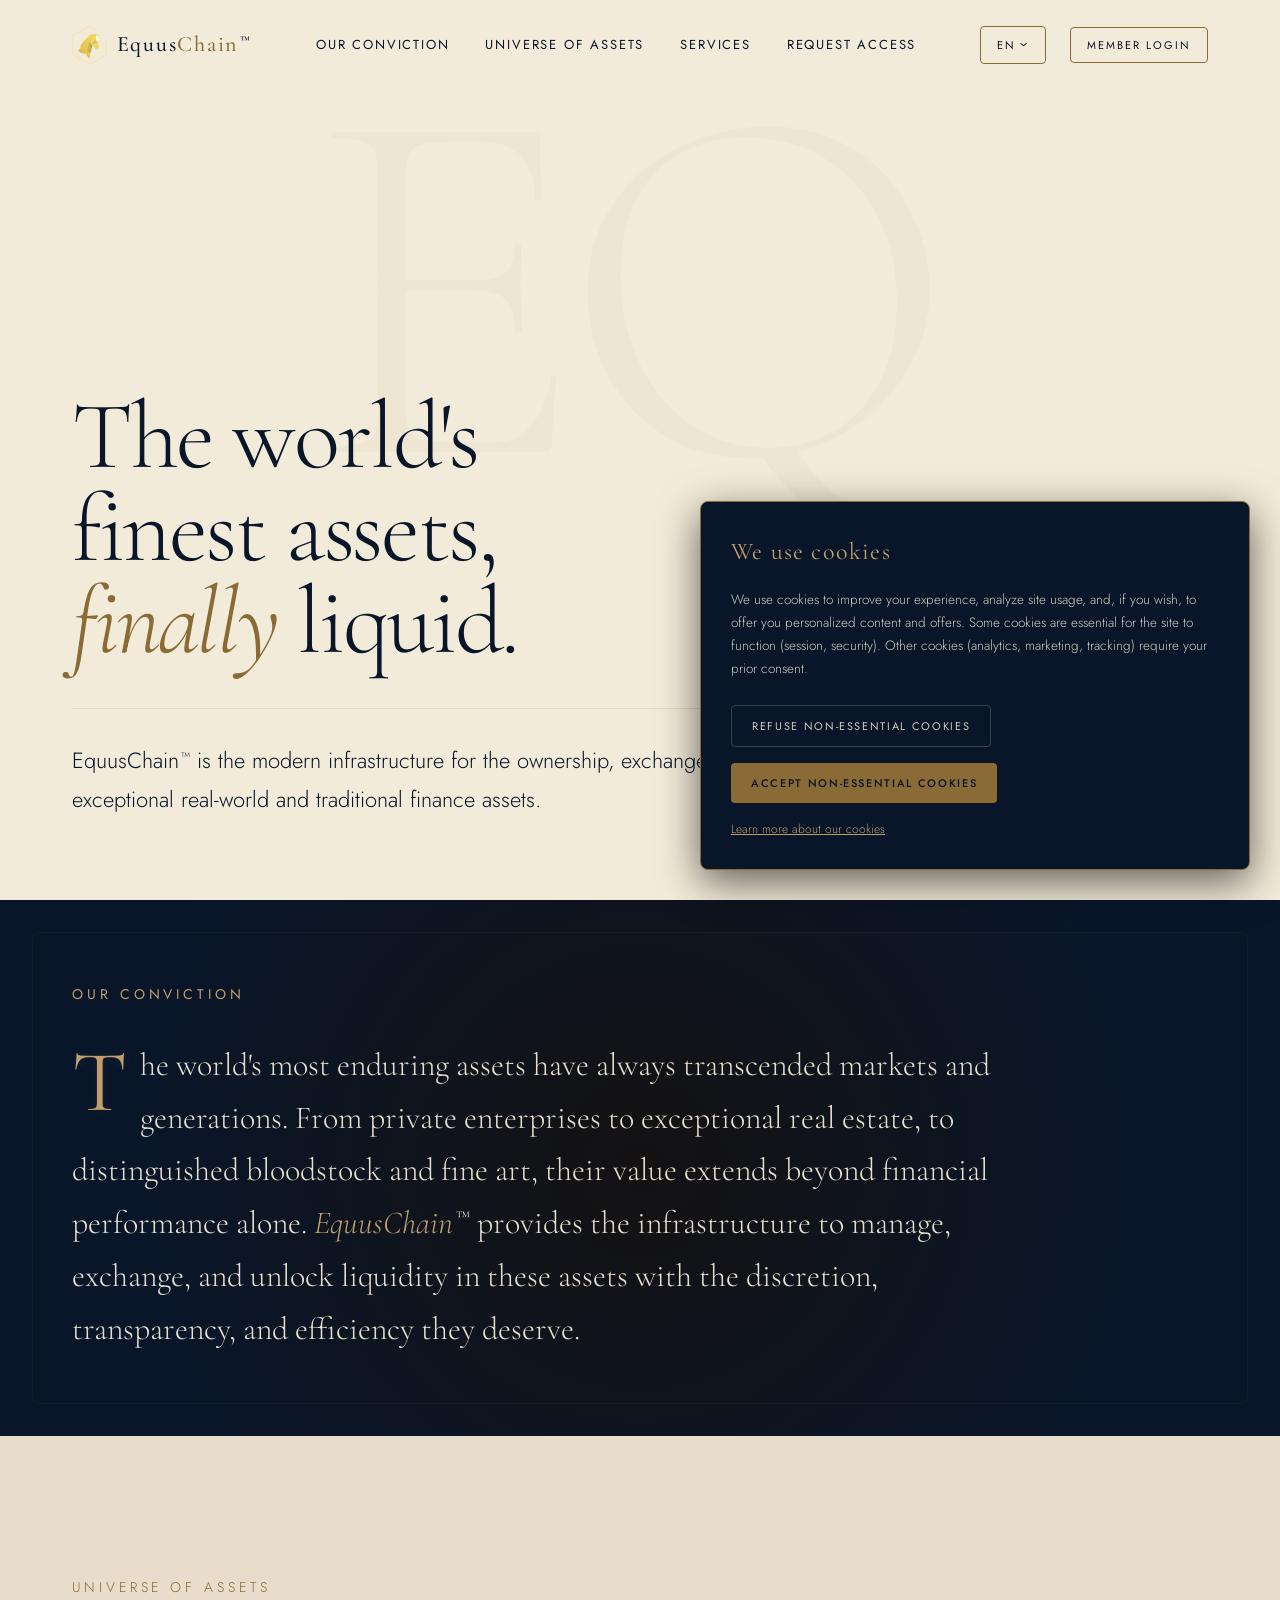
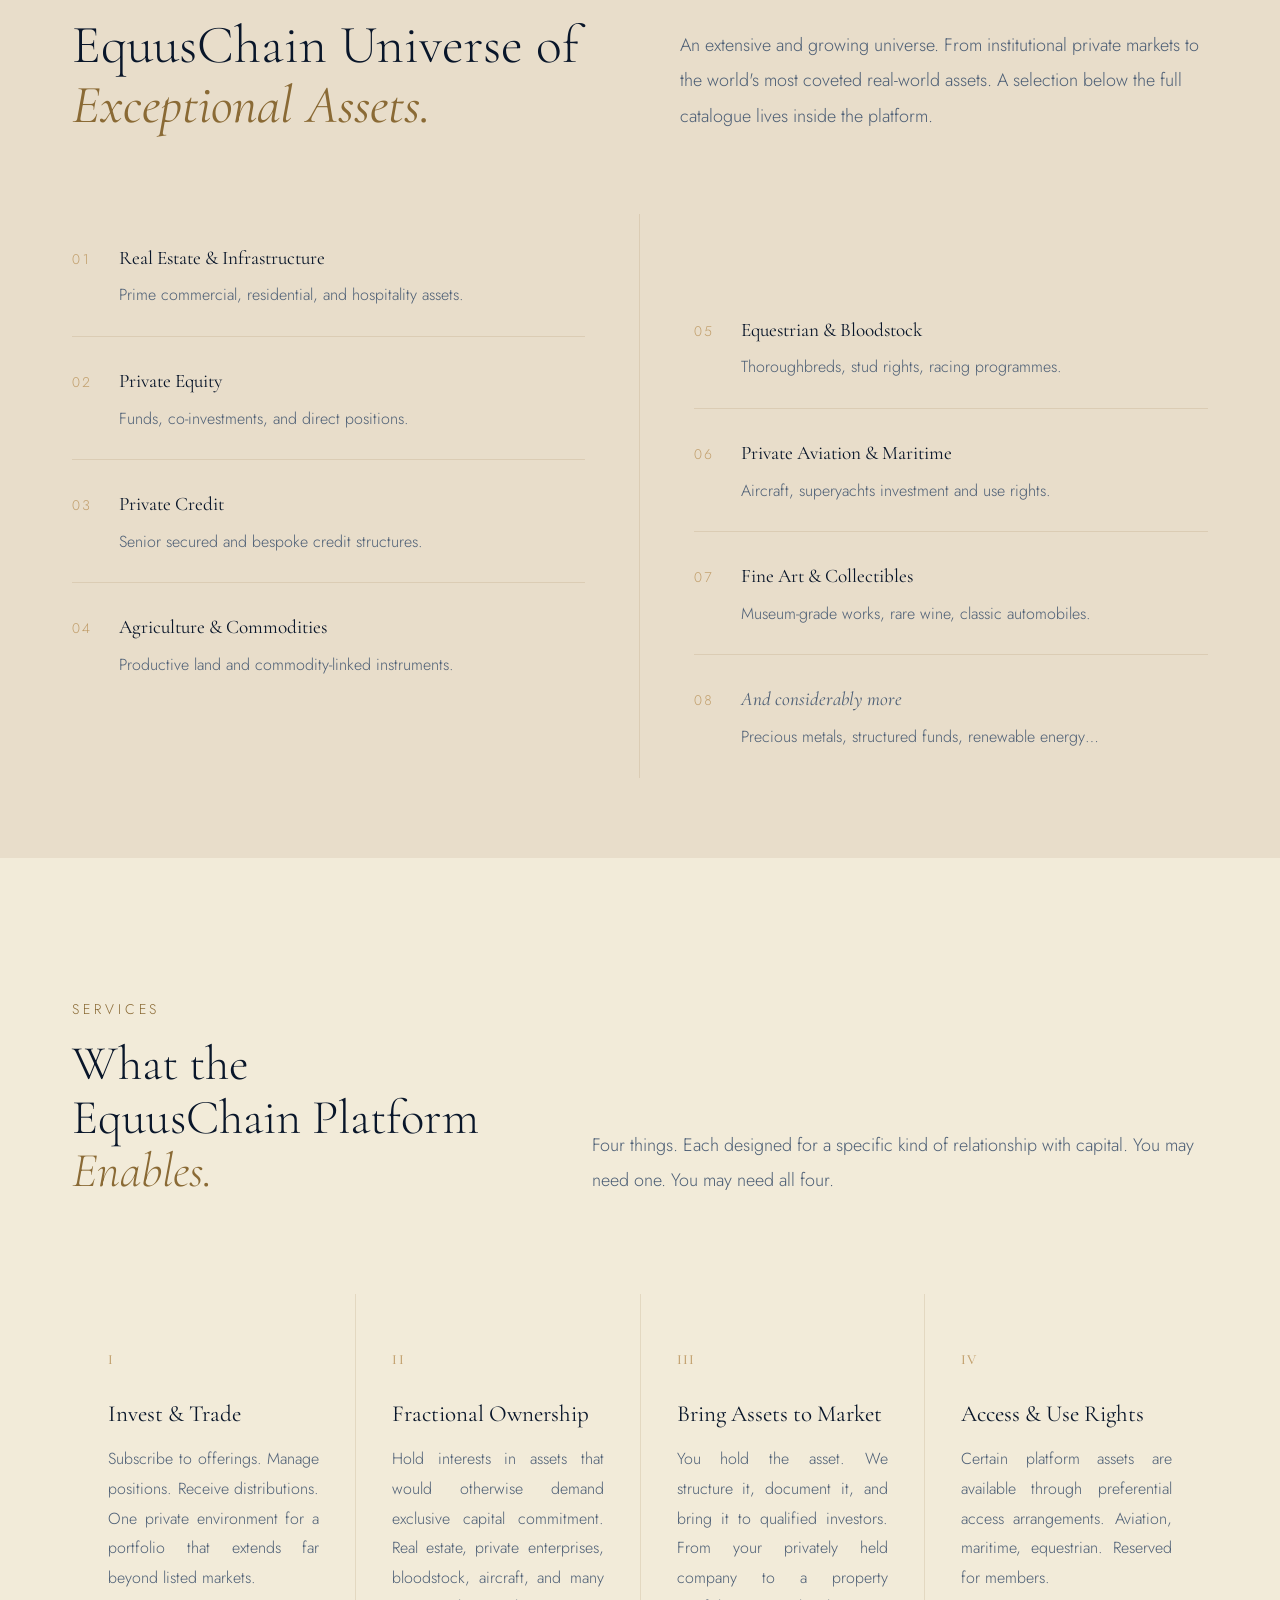
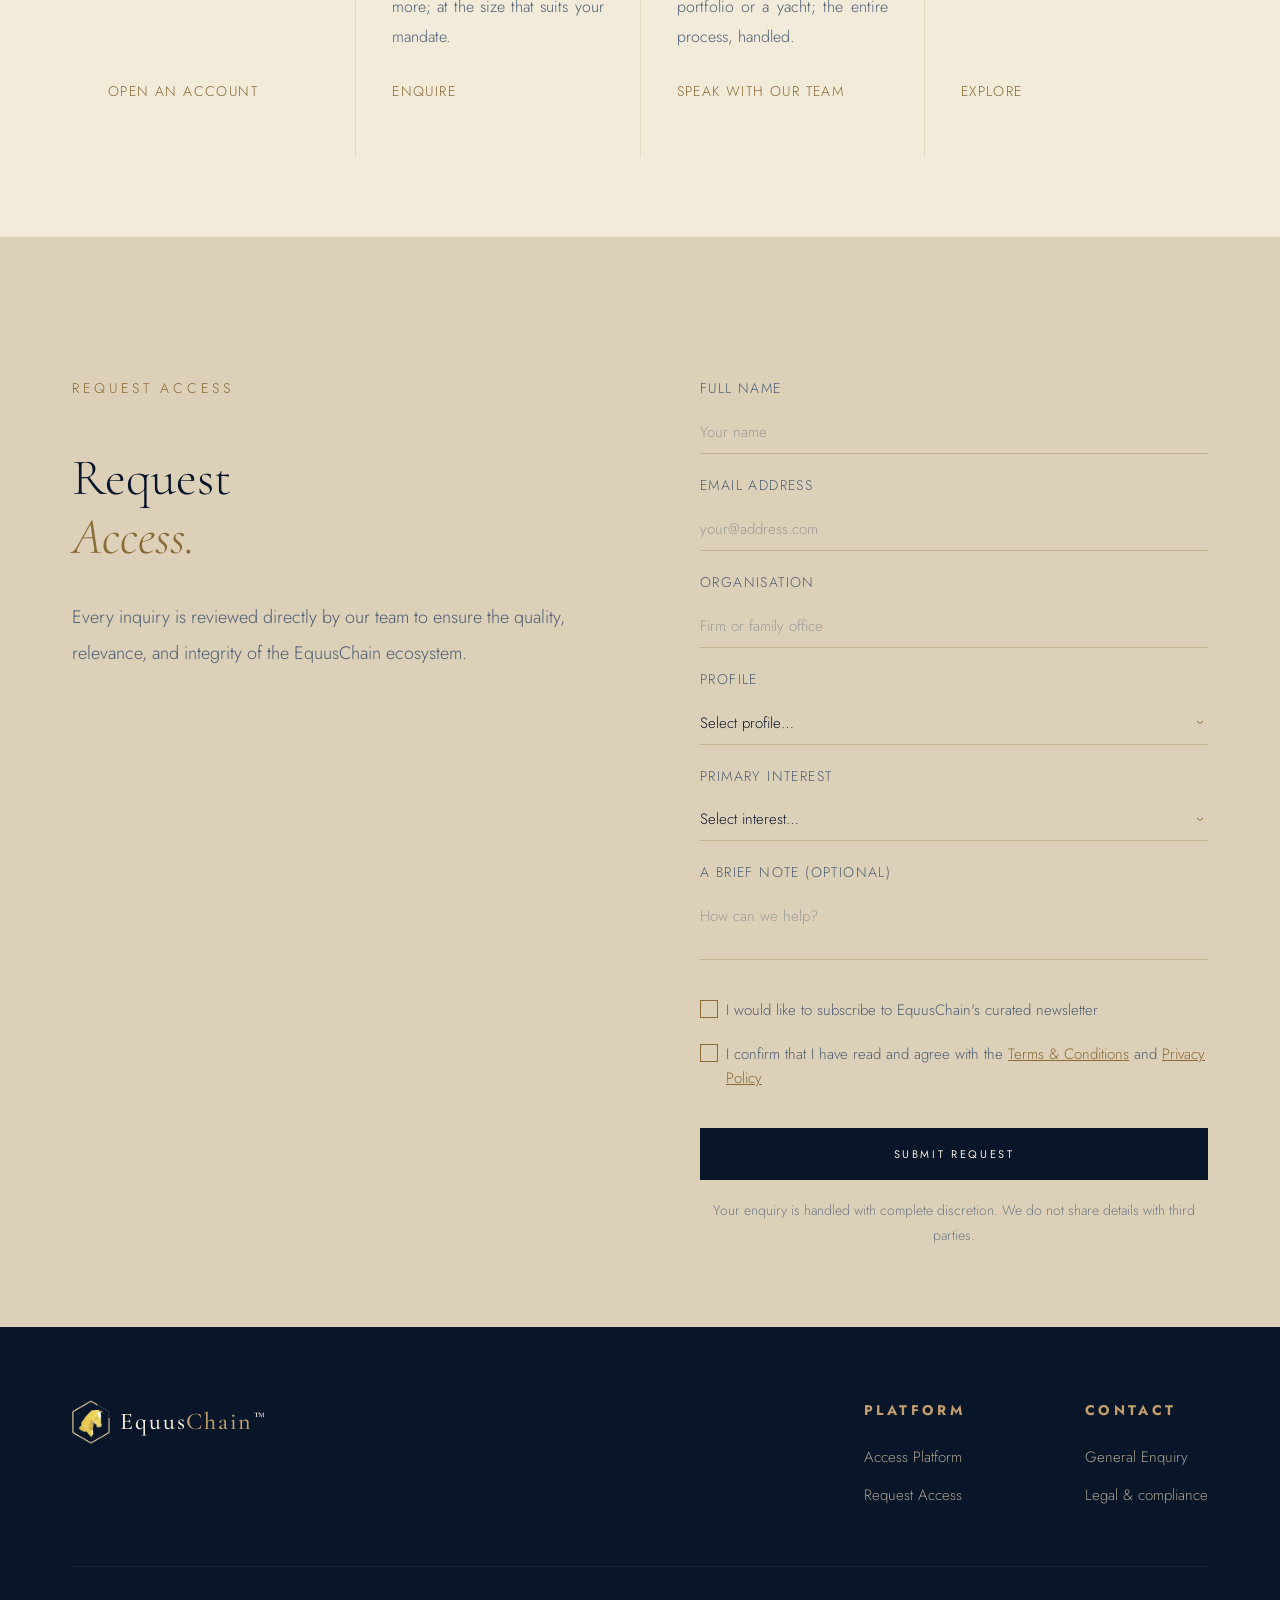
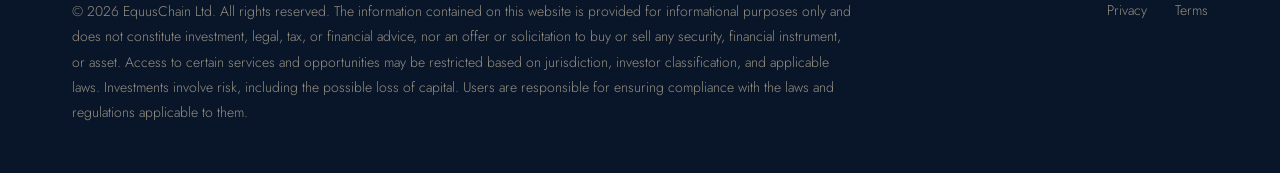
==== commit c2fb345b: "working" ====
--- a/index.html
+++ b/index.html
@@ -42,9 +42,7 @@
 
     <!-- Custom Emblamed Cursor -->
     <div id="cur">
-        <div class="cursor-emblem">
-            <img src="logo_equuschain_fond_bleu.png" alt="Equus Emblem Cursor" id="cursorEmblemImg">
-        </div>
+        <div class="cursor-emblem"><span class="cursor-emblem-text">EQ</span></div>
     </div>
 
     <!-- NAVIGATION HEADER -->
@@ -58,11 +56,10 @@
 
             <!-- Central Navigation Menu -->
             <div class="nav-center-menu">
-                <a href="#about" class="nav-link" data-tr="nav-about">Our Approach</a>
+                <a href="#about" class="nav-link" data-tr="nav-about">Our Conviction</a>
                 <a href="#assets" class="nav-link" data-tr="nav-assets">Universe of Assets</a>
-                <a href="#services" class="nav-link" data-tr="nav-services">Capabilities</a>
-                <a href="#contact" class="nav-link" data-tr="nav-contact">Request
-                    Access</a>
+                <a href="#services" class="nav-link" data-tr="nav-services">Services</a>
+                <a href="#contact" class="nav-link" data-tr="nav-contact">Request Access</a>
             </div>
 
             <div class="nav-right">
@@ -126,7 +123,7 @@
                 <span></span><span></span><span></span><span></span><span></span>
                 <span></span><span></span><span></span><span></span><span></span>
             </div>
-            <div class="mf-tag rv" data-tr="manifesto-tag">I. Our Conviction</div>
+            <div class="mf-tag rv" data-tr="manifesto-tag">Our Conviction</div>
             <p class="mf-body rv d1" data-tr="manifesto-body">
                 The world's most enduring assets have always transcended markets and generations. From
                 private enterprises to exceptional real estate, to distinguished bloodstock and fine art, their value
@@ -141,7 +138,7 @@
         <section class="ch assetworld" id="assets">
             <div class="aw-head">
                 <div class="rv">
-                    <div class="aw-lbl" data-tr="universe-subtitle">II. Asset Universe</div>
+                    <div class="aw-lbl" data-tr="universe-subtitle">Universe of Assets</div>
                     <div class="aw-title">
                         <span data-tr="universe-title">EquusChain Universe of</span><br>
                         <span class="brand-gold" data-tr="universe-title-gold">Exceptional Assets.</span>
@@ -229,7 +226,7 @@
         <section class="ch how" id="services">
             <div class="how-title-row">
                 <div class="rv">
-                    <div class="how-lbl" data-tr="services-subtitle">III. Services</div>
+                    <div class="how-lbl" data-tr="services-subtitle">Services</div>
                     <div class="how-title" data-tr="services-title">What the<br>EquusChain Platform<br><em>Enables.</em>
                     </div>
                 </div>
@@ -277,7 +274,7 @@
         <section class="ch contact-ch" id="contact">
             <div class="cc-grid">
                 <div class="cc-left rv">
-                    <span class="cc-lbl" data-tr="contact-subtitle">IV. Access</span>
+                    <span class="cc-lbl" data-tr="contact-subtitle">Request Access</span>
                     <div class="cc-heading" data-tr="contact-title">Request<br><em>Access.</em></div>
                     <p class="cc-body" data-tr="contact-body">Every inquiry is reviewed directly by our team to ensure
                         the quality, relevance, and integrity of the EquusChain ecosystem.</p>
@@ -381,8 +378,8 @@
                 <div class="ft-col">
                     <h5 data-tr="ft-col2-title">Contact</h5>
                     <ul>
-                        <li><a href="#contact" data-tr="opt-interest-8">General Enquiry</a></li>
-                        <li><a href="#contact" data-tr="ft-col2-item3">Legal &amp; compliance</a></li>
+                        <li><a href="mailto:compliance@equuschain.io" data-tr="opt-interest-8">General Enquiry</a></li>
+                        <li><a href="mailto:compliance@equuschain.io" data-tr="ft-col2-item3">Legal &amp; compliance</a></li>
                     </ul>
                 </div>
             </div>
@@ -470,9 +467,9 @@
                 <span class="mobile-logo-text">Equus<b>Chain</b><sup>™</sup></span>
             </div>
             <nav class="mobile-menu-nav">
-                <a href="#about" class="mobile-menu-link" data-tr="nav-about">Our Approach</a>
+                <a href="#about" class="mobile-menu-link" data-tr="nav-about">Our Conviction</a>
                 <a href="#assets" class="mobile-menu-link" data-tr="nav-assets">Universe of Assets</a>
-                <a href="#services" class="mobile-menu-link" data-tr="nav-services">Capabilities</a>
+                <a href="#services" class="mobile-menu-link" data-tr="nav-services">Services</a>
                 <a href="#contact" class="mobile-menu-link" data-tr="nav-contact">Request Access</a>
                 <a href="private/login.html" class="mobile-menu-entry-btn" data-tr="ft-col1-item1">Member login</a>
             </nav>
--- a/style.css
+++ b/style.css
@@ -78,7 +78,7 @@
   left: 0;
   z-index: 99999;
   pointer-events: none;
-  transform: translate(-15px, -7px);
+  transform: translate(-27px, -27px);
   display: block;
   will-change: transform;
   transition:
@@ -94,23 +94,59 @@
 }
 
 .cursor-emblem {
-  width: 38px;
-  height: 38px;
+  width: 54px;
+  height: 54px;
   display: flex;
   align-items: center;
   justify-content: center;
-}
-
-.cursor-emblem img {
-  width: 100%;
-  height: 100%;
-  object-fit: cover;
-  filter: drop-shadow(0px 2px 5px rgba(0, 0, 0, 0.4));
-  transition: transform 0.2s cubic-bezier(0.25, 1, 0.5, 1);
-}
-
-body.cursor-hovering #cur .cursor-emblem img {
-  transform: scale(1.3) rotate(8deg);
+  position: relative;
+  border: 1px dashed rgba(193, 158, 107, 0.65);
+  border-radius: 50%;
+  pointer-events: none;
+  transition:
+    transform 0.3s cubic-bezier(0.25, 1, 0.5, 1),
+    border-color 0.3s ease;
+}
+
+.cursor-emblem::before {
+  content: "";
+  position: absolute;
+  width: 32px;
+  height: 32px;
+  background: var(--g3);
+  border-radius: 50%;
+  z-index: 1;
+  box-shadow: 0 0 12px 3px rgba(0, 0, 0, 0.45);
+  transition:
+    transform 0.3s cubic-bezier(0.25, 1, 0.5, 1),
+    background-color 0.3s ease,
+    box-shadow 0.3s ease;
+}
+
+.cursor-emblem-text {
+  position: relative;
+  z-index: 2;
+  font-family: "Cormorant SC", "Cormorant Garamond", serif;
+  font-weight: 600;
+  font-size: 11px;
+  letter-spacing: 0.06em;
+  color: var(--eq-blue-dark);
+  transition: color 0.3s ease;
+}
+
+body.cursor-hovering #cur .cursor-emblem {
+  transform: scale(1.15);
+  border-color: rgba(242, 235, 217, 0.45);
+}
+
+body.cursor-hovering #cur .cursor-emblem::before {
+  background: var(--p);
+  transform: scale(1.08);
+  box-shadow: 0 0 15px 5px rgba(0, 0, 0, 0.3);
+}
+
+body.cursor-hovering #cur .cursor-emblem-text {
+  color: var(--eq-blue-dark);
 }
 
 /* Fallback for devices without fine pointers (touch screens) */
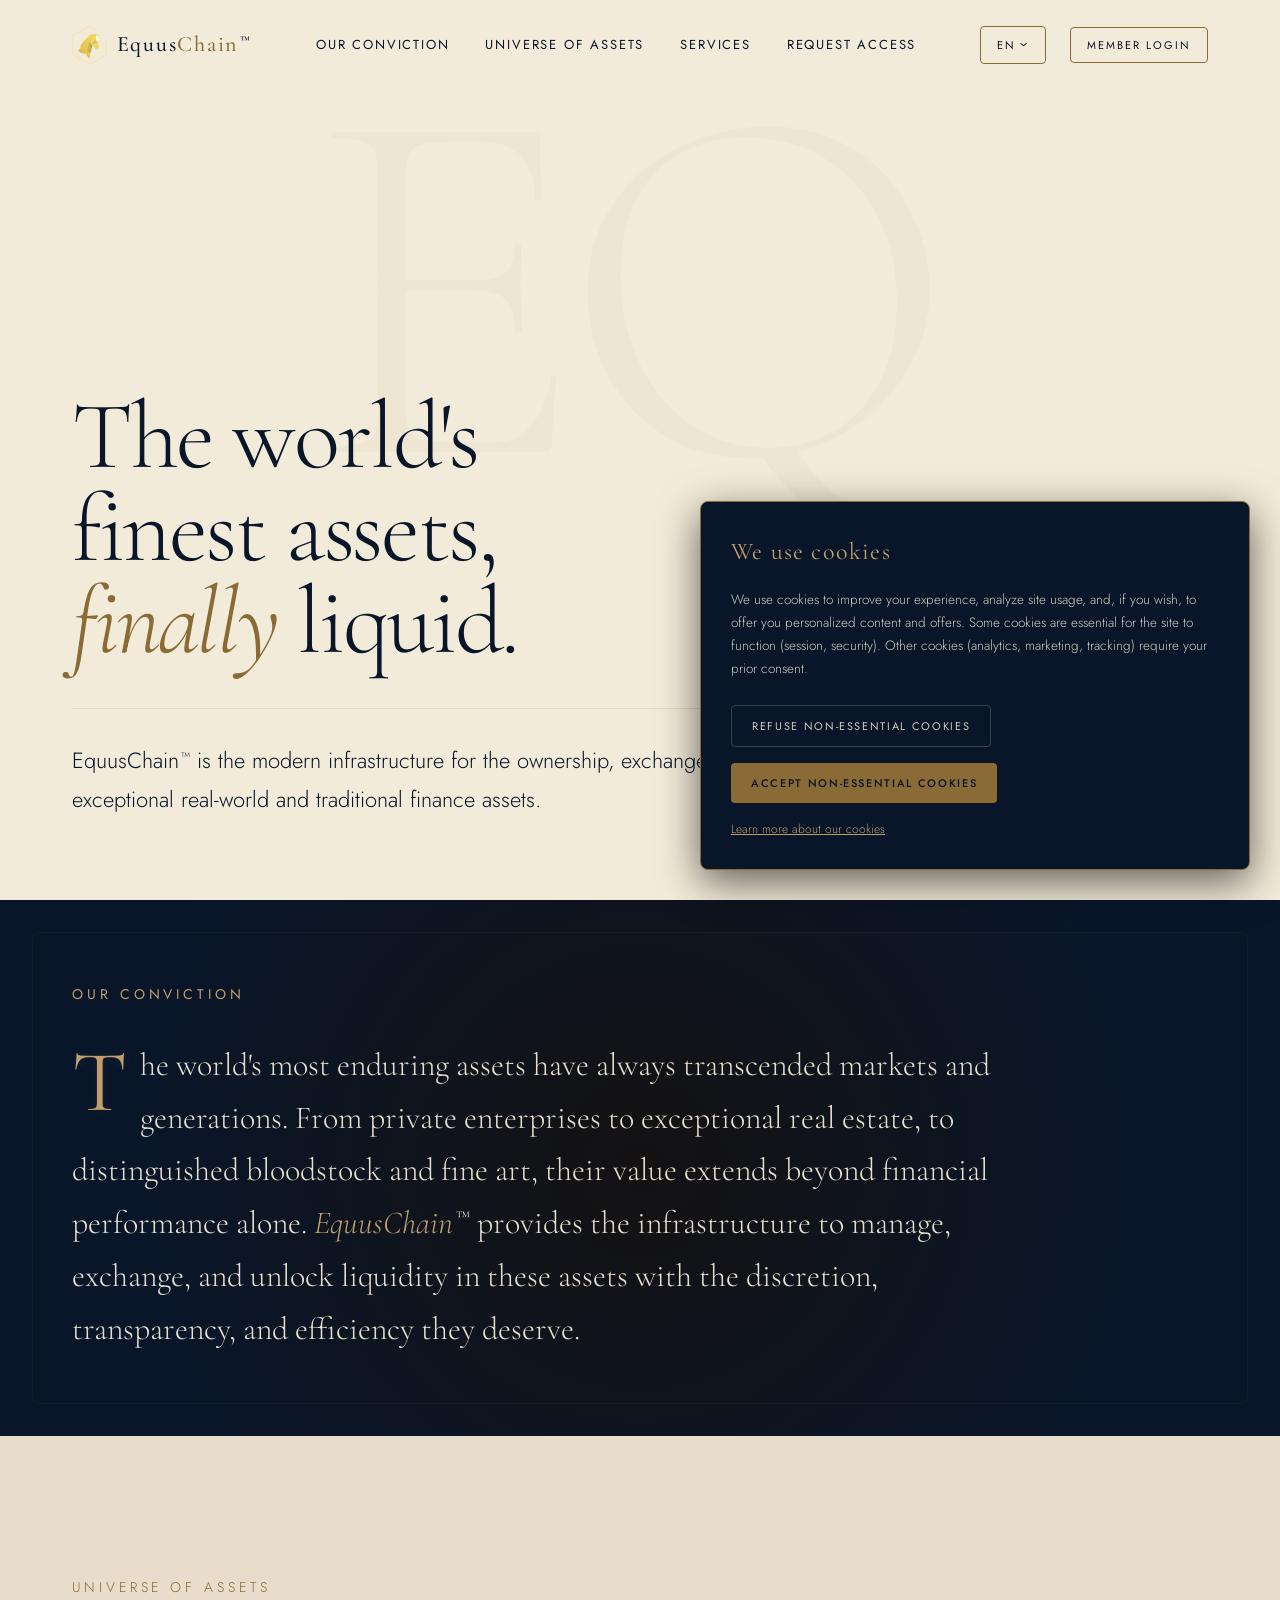
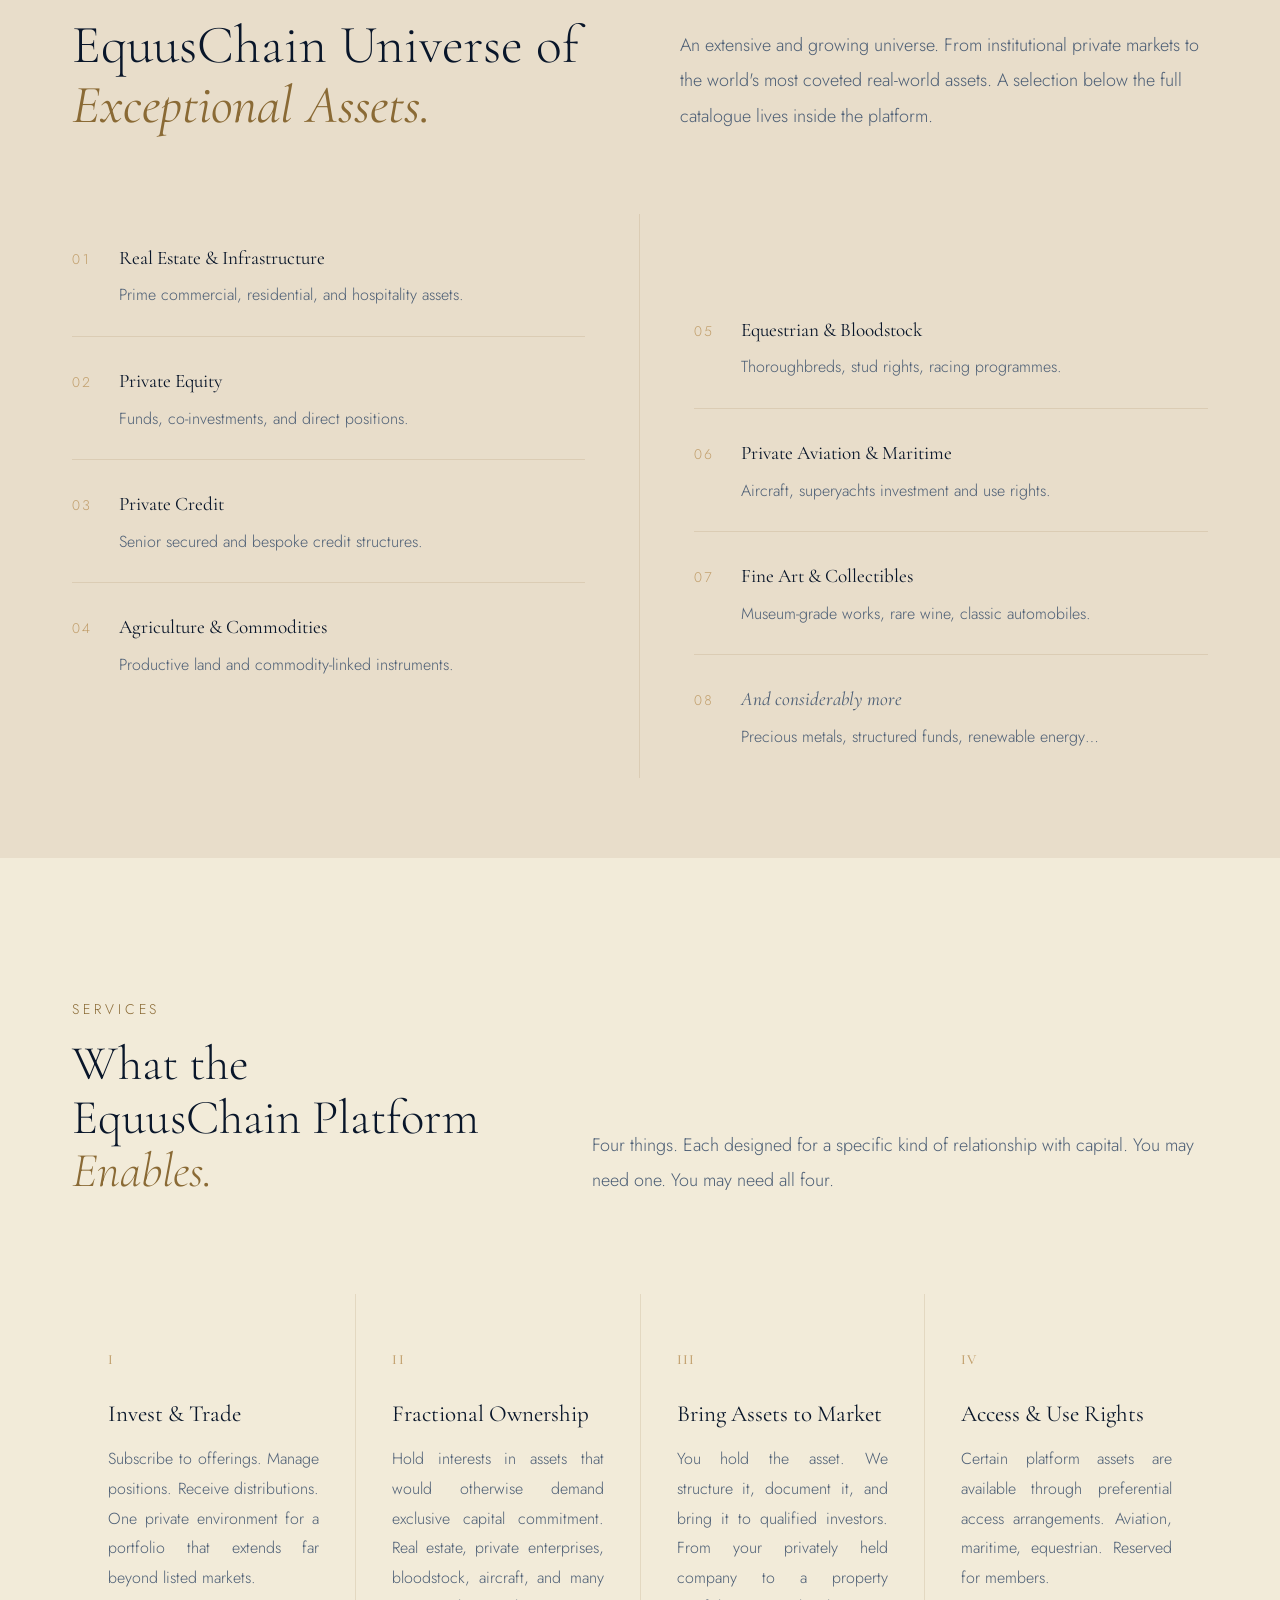
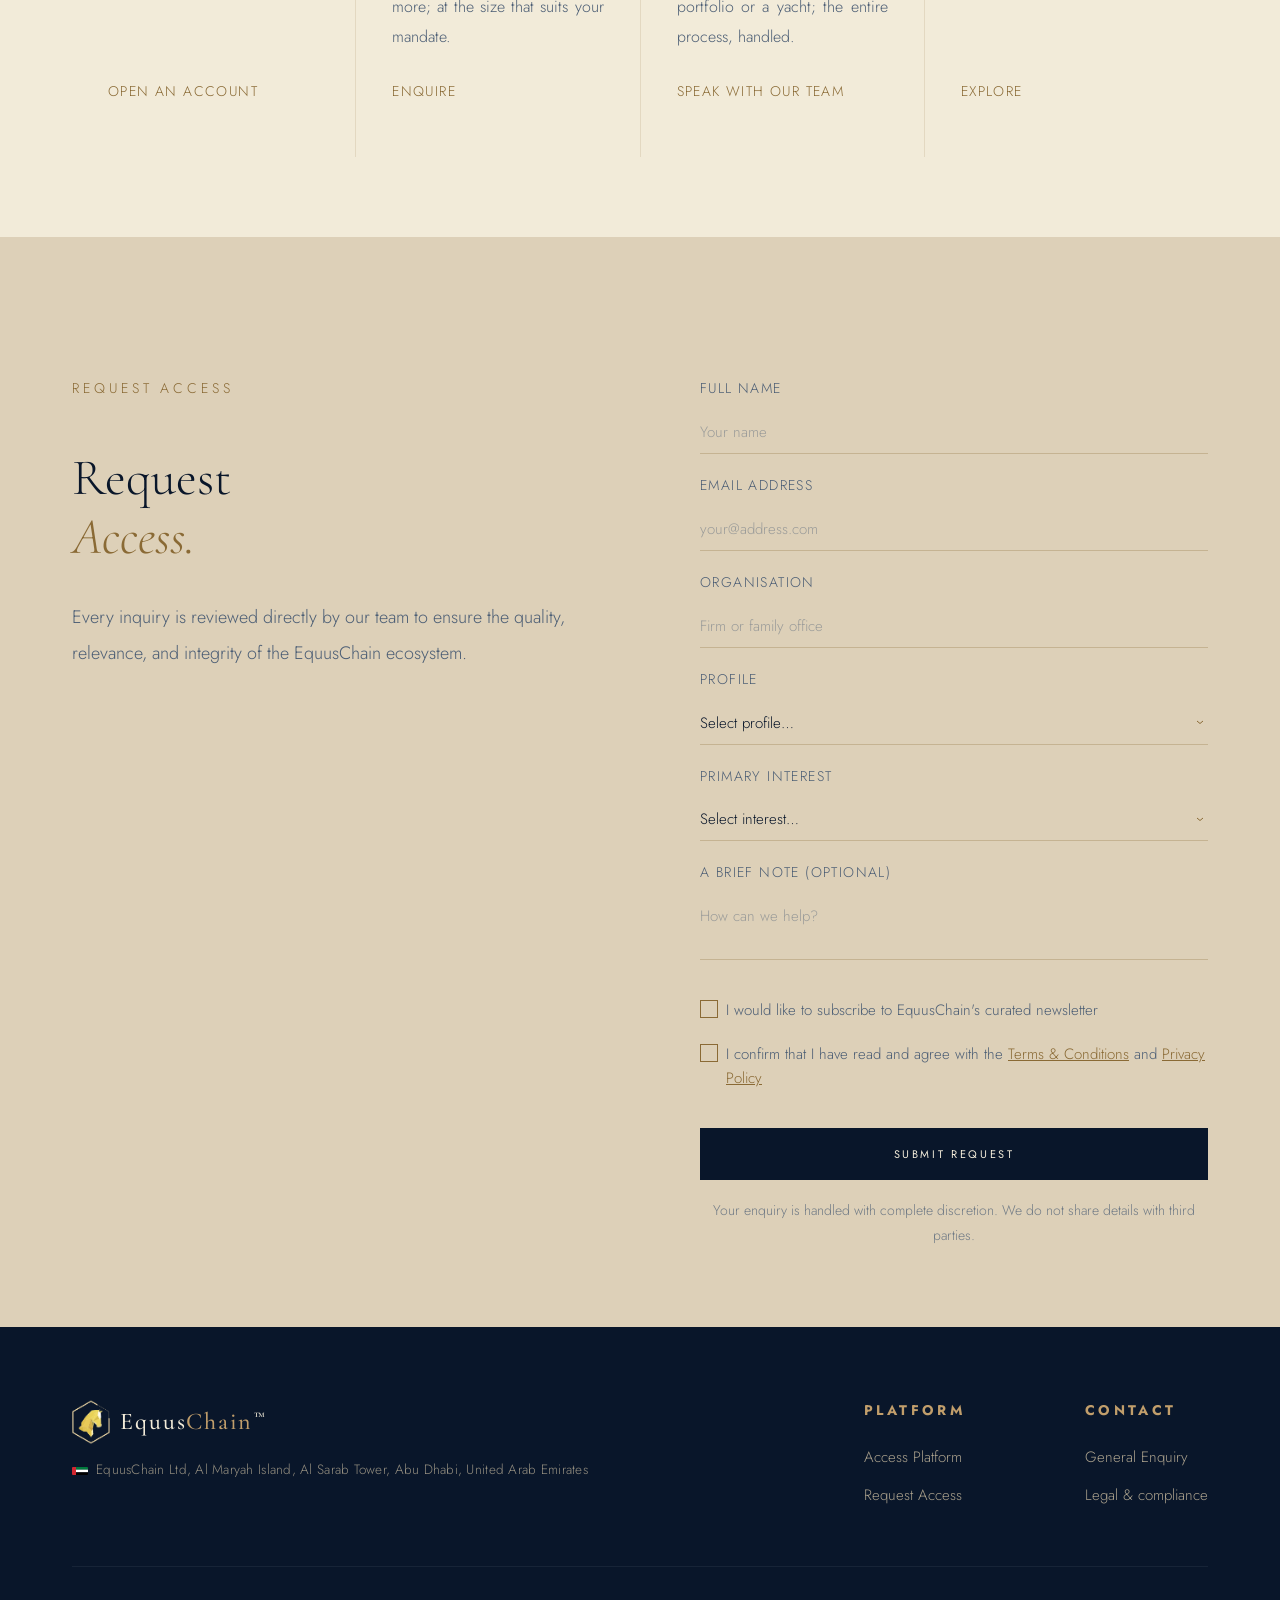
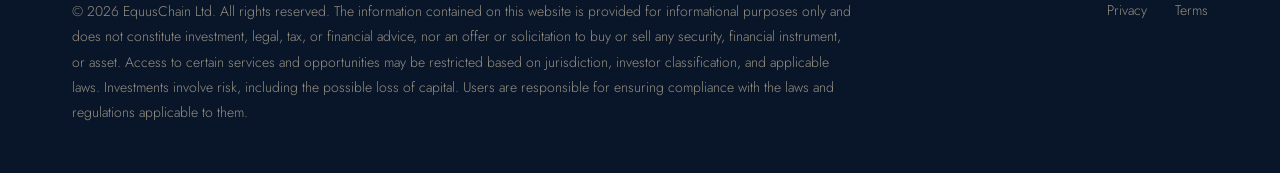
==== commit 8f355068: "working" ====
--- a/index.html
+++ b/index.html
@@ -41,8 +41,9 @@
     <div id="prog"></div>
 
     <!-- Custom Emblamed Cursor -->
-    <div id="cur">
-        <div class="cursor-emblem"><span class="cursor-emblem-text">EQ</span></div>
+    <div class="custom-cursor" id="custom-cursor">
+        <div class="cursor-dot">EQ</div>
+        <div class="cursor-ring"></div>
     </div>
 
     <!-- NAVIGATION HEADER -->
@@ -361,12 +362,23 @@
     <!-- FOOTER -->
     <footer>
         <div class="ft-top">
-            <a class="ft-logo-wrap" href="#home" aria-label="EquusChain Home"
-                style="display: flex; align-items: center; gap: 10px; text-decoration: none;">
-                <img src="logo_equuschain_fond_bleu.png" alt="EquusChain Logo" class="ft-logo">
-                <span class="logo-text" style="color: var(--p); font-size: 24px;">Equus<b
-                        style="color: var(--g3);">Chain</b><sup>™</sup></span>
-            </a>
+            <div class="ft-brand-container">
+                <a class="ft-logo-wrap" href="#home" aria-label="EquusChain Home"
+                    style="display: flex; align-items: center; gap: 10px; text-decoration: none;">
+                    <img src="logo_equuschain_fond_bleu.png" alt="EquusChain Logo" class="ft-logo">
+                    <span class="logo-text" style="color: var(--p); font-size: 24px;">Equus<b
+                            style="color: var(--g3);">Chain</b><sup>™</sup></span>
+                </a>
+                <div class="ft-address">
+                    <svg xmlns="http://www.w3.org/2000/svg" viewBox="0 0 600 300" width="16" height="8" style="display: inline-block; vertical-align: middle; flex-shrink: 0; border-radius: 1px;">
+                        <rect width="150" height="300" fill="#d22630"/>
+                        <rect x="150" width="450" height="100" fill="#007a3d"/>
+                        <rect x="150" y="100" width="450" height="100" fill="#fff"/>
+                        <rect x="150" y="200" width="450" height="100" fill="#000"/>
+                    </svg>
+                    <span>EquusChain Ltd, Al Maryah Island, Al Sarab Tower, Abu Dhabi, United Arab Emirates</span>
+                </div>
+            </div>
             <div class="ft-cols">
                 <div class="ft-col">
                     <h5 data-tr="ft-col1-title">Platform</h5>
--- a/style.css
+++ b/style.css
@@ -44,8 +44,14 @@
   margin: 0;
   padding: 0;
   box-sizing: border-box;
-  cursor: none !important;
-  /* Enforce custom cursor globally */
+}
+
+@media (min-width: 993px) {
+
+  body.landing-cursor-active,
+  body.landing-cursor-active * {
+    cursor: none !important;
+  }
 }
 
 html {
@@ -71,94 +77,106 @@
   margin-left: 0.15em;
 }
 
-/* ─── CUSTOM CURSOR ──────────────────────── */
-#cur {
+/* ─── CUSTOM CURSOR (SMOOTH & LERP IMPLEMENTATION) ─── */
+.custom-cursor {
   position: fixed;
   top: 0;
   left: 0;
+  pointer-events: none;
   z-index: 99999;
-  pointer-events: none;
-  transform: translate(-27px, -27px);
-  display: block;
-  will-change: transform;
-  transition:
-    transform 0.04s linear,
-    opacity 0.3s ease;
   opacity: 0;
-  /* Hidden initially to avoid top-left flash */
-}
-
-#cur,
-#cur * {
+  transition: opacity 0.3s ease;
+}
+
+.custom-cursor,
+.custom-cursor * {
   pointer-events: none !important;
 }
 
-.cursor-emblem {
-  width: 54px;
-  height: 54px;
+.cursor-dot {
+  position: absolute;
+  width: 22px;
+  height: 22px;
+  background: var(--g3);
+  color: var(--eq-blue-dark);
+  border-radius: 50%;
   display: flex;
   align-items: center;
   justify-content: center;
-  position: relative;
-  border: 1px dashed rgba(193, 158, 107, 0.65);
+  font-family: 'Cormorant SC', 'Cormorant Garamond', serif;
+  font-size: 11px;
+  font-weight: 700;
+  transform: translate(-50%, -50%);
+  transition:
+    background-color 0.3s ease,
+    color 0.3s ease,
+    transform 0.3s cubic-bezier(0.16, 1, 0.3, 1),
+    box-shadow 0.3s ease;
+  z-index: 100002;
+  box-shadow: 0 0 10px rgba(193, 158, 107, 0.4), 0 0 20px rgba(193, 158, 107, 0.15);
+}
+
+/* Pulsing glow on the dot */
+.cursor-dot::after {
+  content: '';
+  position: absolute;
+  inset: -4px;
   border-radius: 50%;
-  pointer-events: none;
+  background: rgba(193, 158, 107, 0.15);
+  animation: cursorPulse 2s ease-in-out infinite;
+  z-index: -1;
+}
+
+@keyframes cursorPulse {
+
+  0%,
+  100% {
+    transform: scale(1);
+    opacity: 0.6;
+  }
+
+  50% {
+    transform: scale(1.5);
+    opacity: 0;
+  }
+}
+
+.cursor-ring {
+  position: absolute;
+  width: 44px;
+  height: 44px;
+  border: 1.5px dashed rgba(193, 158, 107, 0.6);
+  border-radius: 50%;
+  transform: translate(-50%, -50%);
+  background: transparent;
   transition:
-    transform 0.3s cubic-bezier(0.25, 1, 0.5, 1),
-    border-color 0.3s ease;
-}
-
-.cursor-emblem::before {
-  content: "";
-  position: absolute;
-  width: 32px;
-  height: 32px;
-  background: var(--g3);
-  border-radius: 50%;
-  z-index: 1;
-  box-shadow: 0 0 12px 3px rgba(0, 0, 0, 0.45);
-  transition:
-    transform 0.3s cubic-bezier(0.25, 1, 0.5, 1),
+    width 0.4s cubic-bezier(0.16, 1, 0.3, 1),
+    height 0.4s cubic-bezier(0.16, 1, 0.3, 1),
+    border-color 0.3s ease,
+    border-width 0.3s ease,
     background-color 0.3s ease,
     box-shadow 0.3s ease;
-}
-
-.cursor-emblem-text {
-  position: relative;
-  z-index: 2;
-  font-family: "Cormorant SC", "Cormorant Garamond", serif;
-  font-weight: 600;
-  font-size: 11px;
-  letter-spacing: 0.06em;
+  z-index: 100001;
+}
+
+/* Hover expansion state when mouse is over interactive elements */
+.custom-cursor.hover .cursor-dot {
+  background: var(--p);
   color: var(--eq-blue-dark);
-  transition: color 0.3s ease;
-}
-
-body.cursor-hovering #cur .cursor-emblem {
-  transform: scale(1.15);
-  border-color: rgba(242, 235, 217, 0.45);
-}
-
-body.cursor-hovering #cur .cursor-emblem::before {
-  background: var(--p);
-  transform: scale(1.08);
-  box-shadow: 0 0 15px 5px rgba(0, 0, 0, 0.3);
-}
-
-body.cursor-hovering #cur .cursor-emblem-text {
-  color: var(--eq-blue-dark);
-}
-
-/* Fallback for devices without fine pointers (touch screens) */
-@media (hover: none) {
-  #cur {
+  box-shadow: 0 0 16px rgba(193, 158, 107, 0.6), 0 0 32px rgba(193, 158, 107, 0.25);
+}
+
+.custom-cursor.hover .cursor-ring {
+  width: 64px;
+  height: 64px;
+  border: 2px solid var(--g3);
+  background: rgba(193, 158, 107, 0.06);
+  box-shadow: 0 0 24px rgba(193, 158, 107, 0.2), inset 0 0 12px rgba(193, 158, 107, 0.05);
+}
+
+@media (max-width: 992px) {
+  .custom-cursor {
     display: none !important;
-  }
-
-  *,
-  *::before,
-  *::after {
-    cursor: auto !important;
   }
 }
 
@@ -204,7 +222,7 @@
   display: flex;
   justify-content: space-between;
   align-items: center;
-  max-width: 1440px;
+  /* max-width: 1440px; */
   margin: 0 auto;
 }
 
@@ -1148,6 +1166,23 @@
   display: block;
 }
 
+.ft-brand-container {
+  display: flex;
+  flex-direction: column;
+  align-items: flex-start;
+  gap: 16px;
+}
+
+.ft-address {
+  font-size: 13.5px;
+  color: rgba(210, 195, 165, 0.7);
+  display: flex;
+  align-items: center;
+  gap: 8px;
+  letter-spacing: 0.02em;
+  line-height: 1.4;
+}
+
 .ft-cols {
   display: flex;
   gap: 120px;
@@ -2023,6 +2058,7 @@
   padding: 20px 0;
   flex-direction: column;
   align-items: flex-start;
+  justify-content: flex-start;
 }
 
 .sb-section {
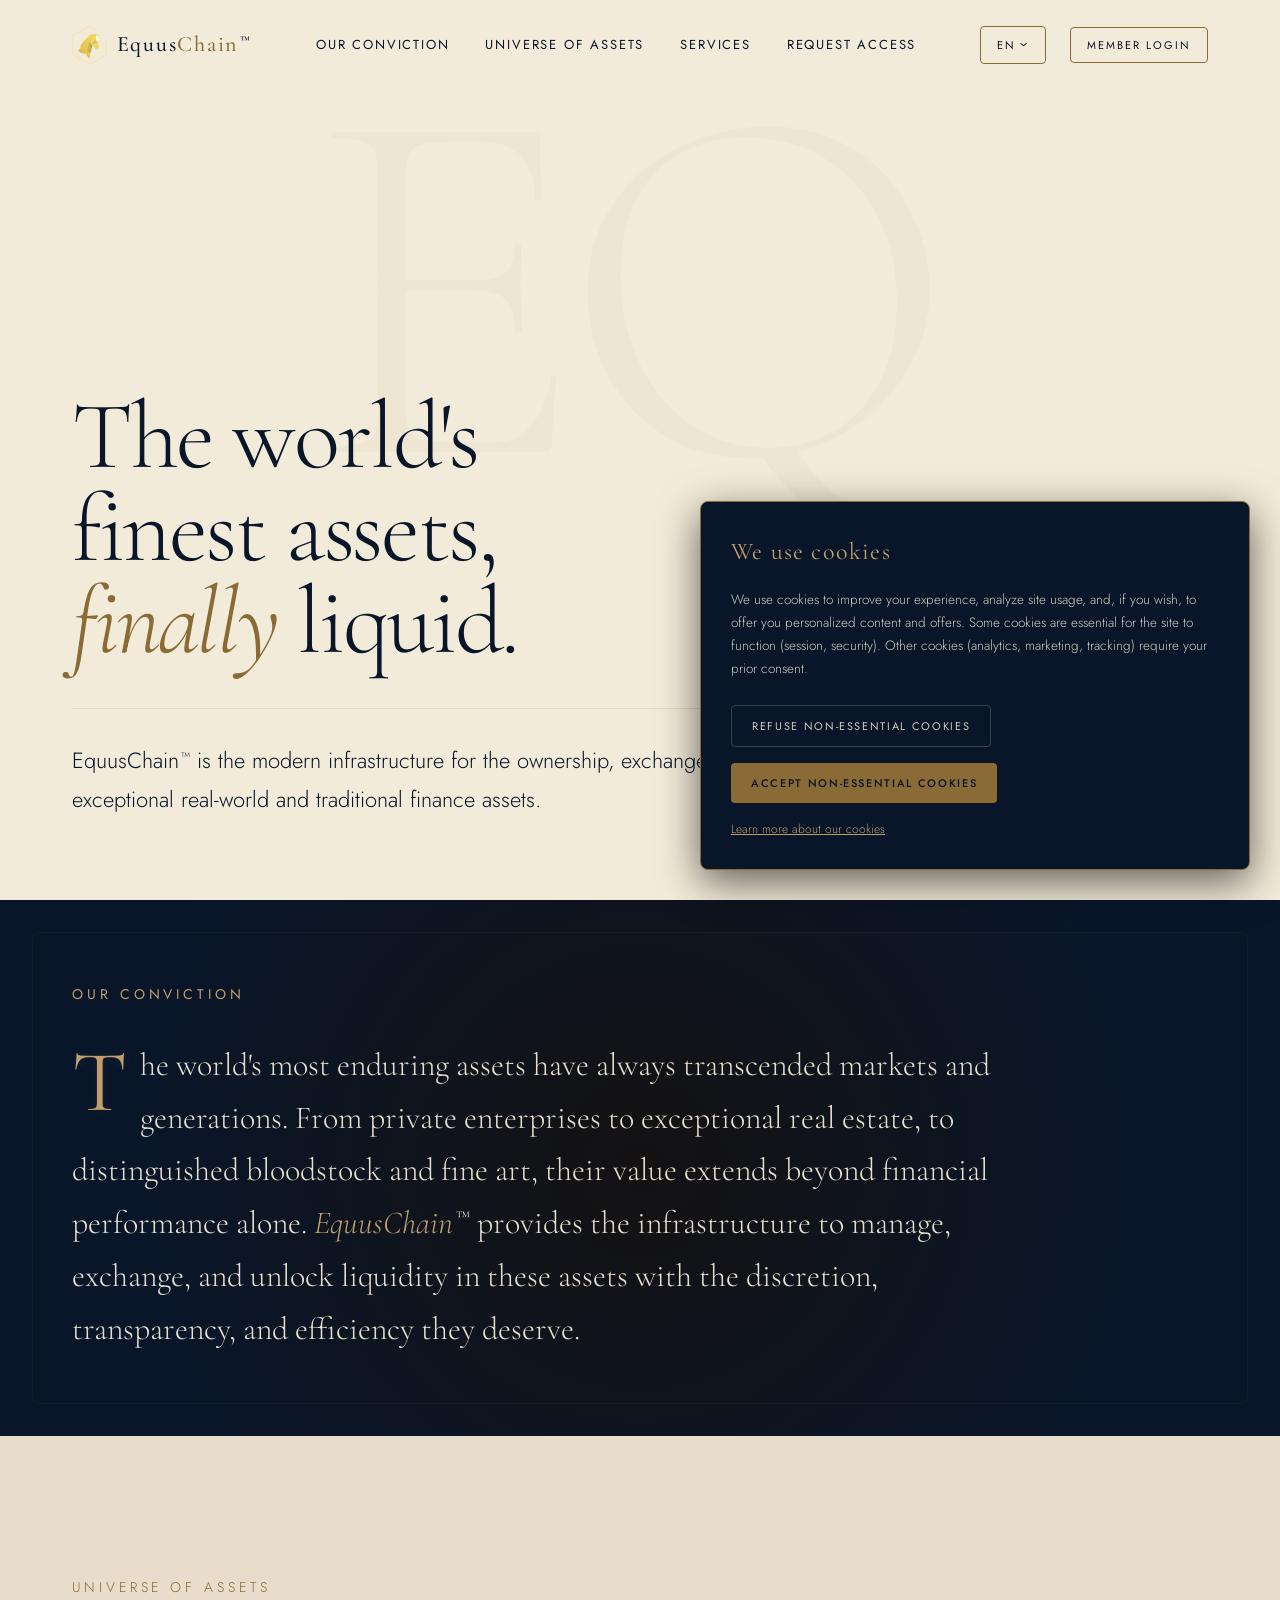
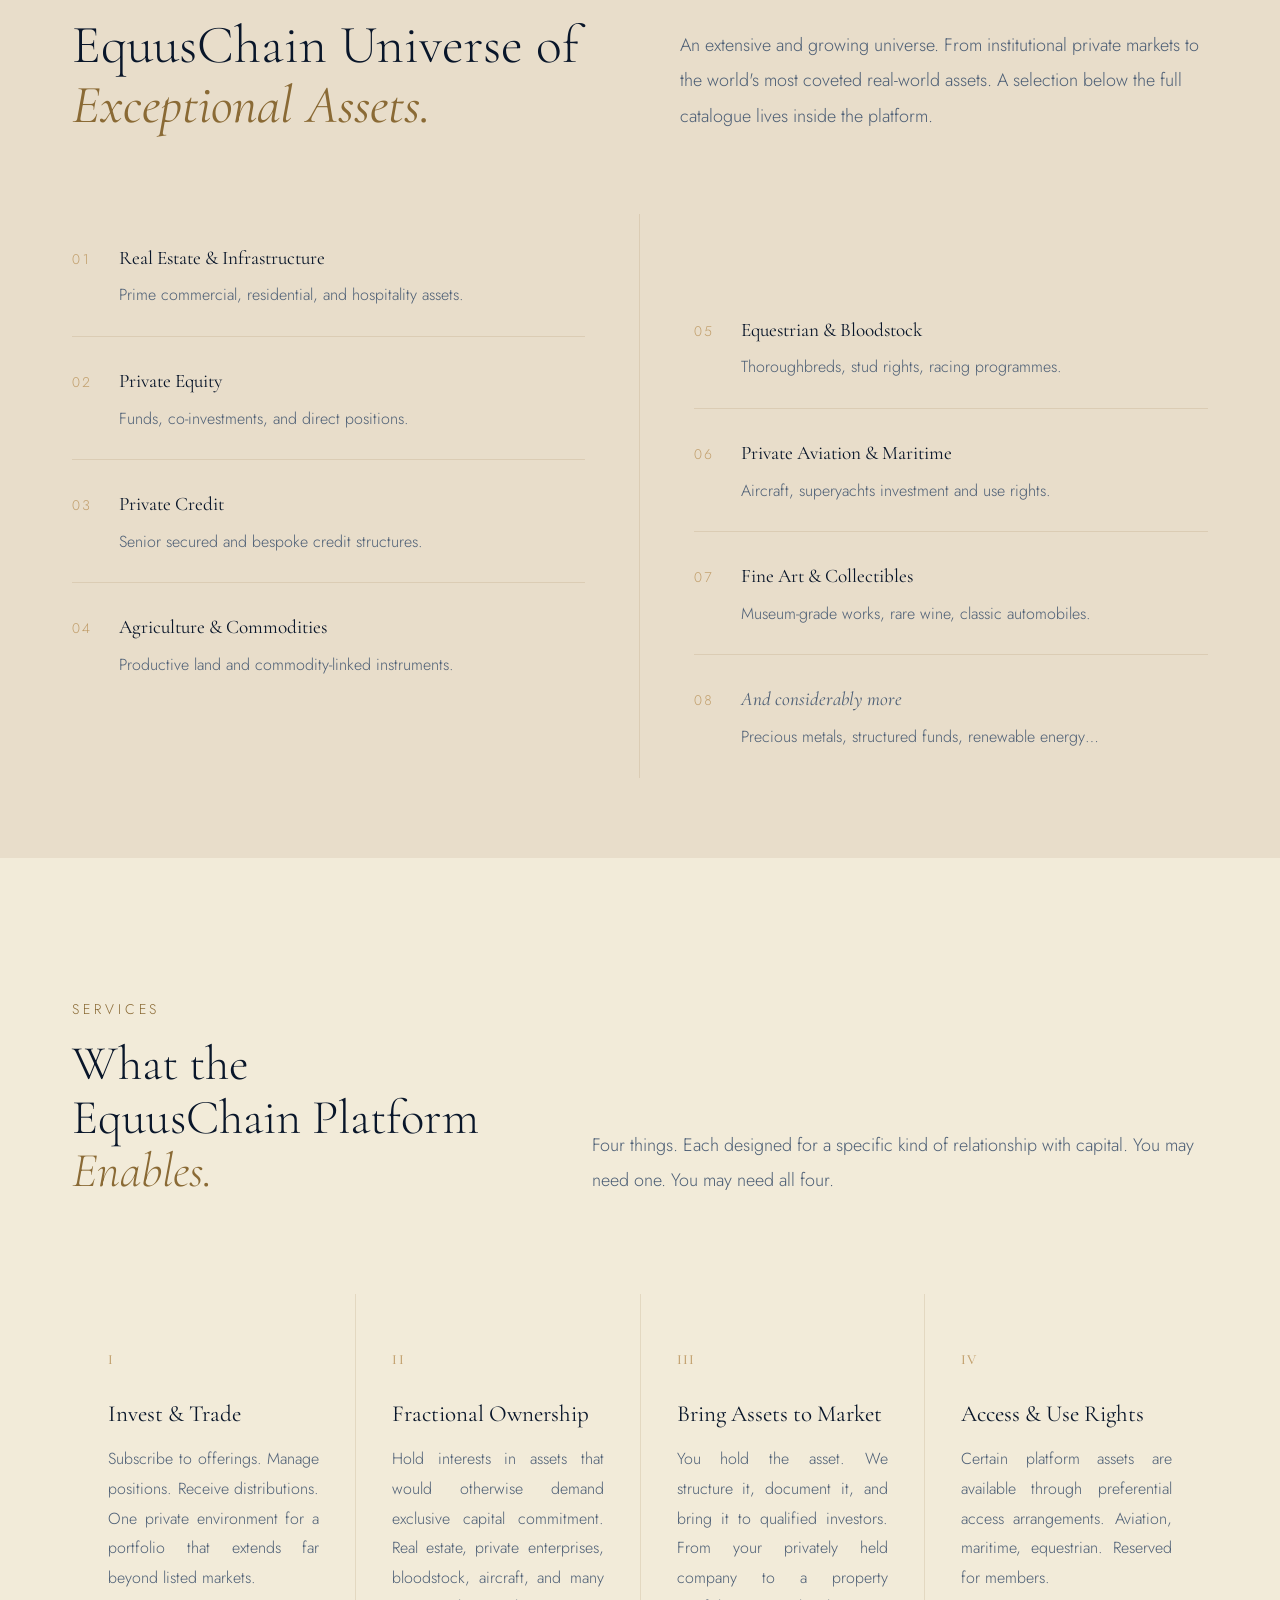
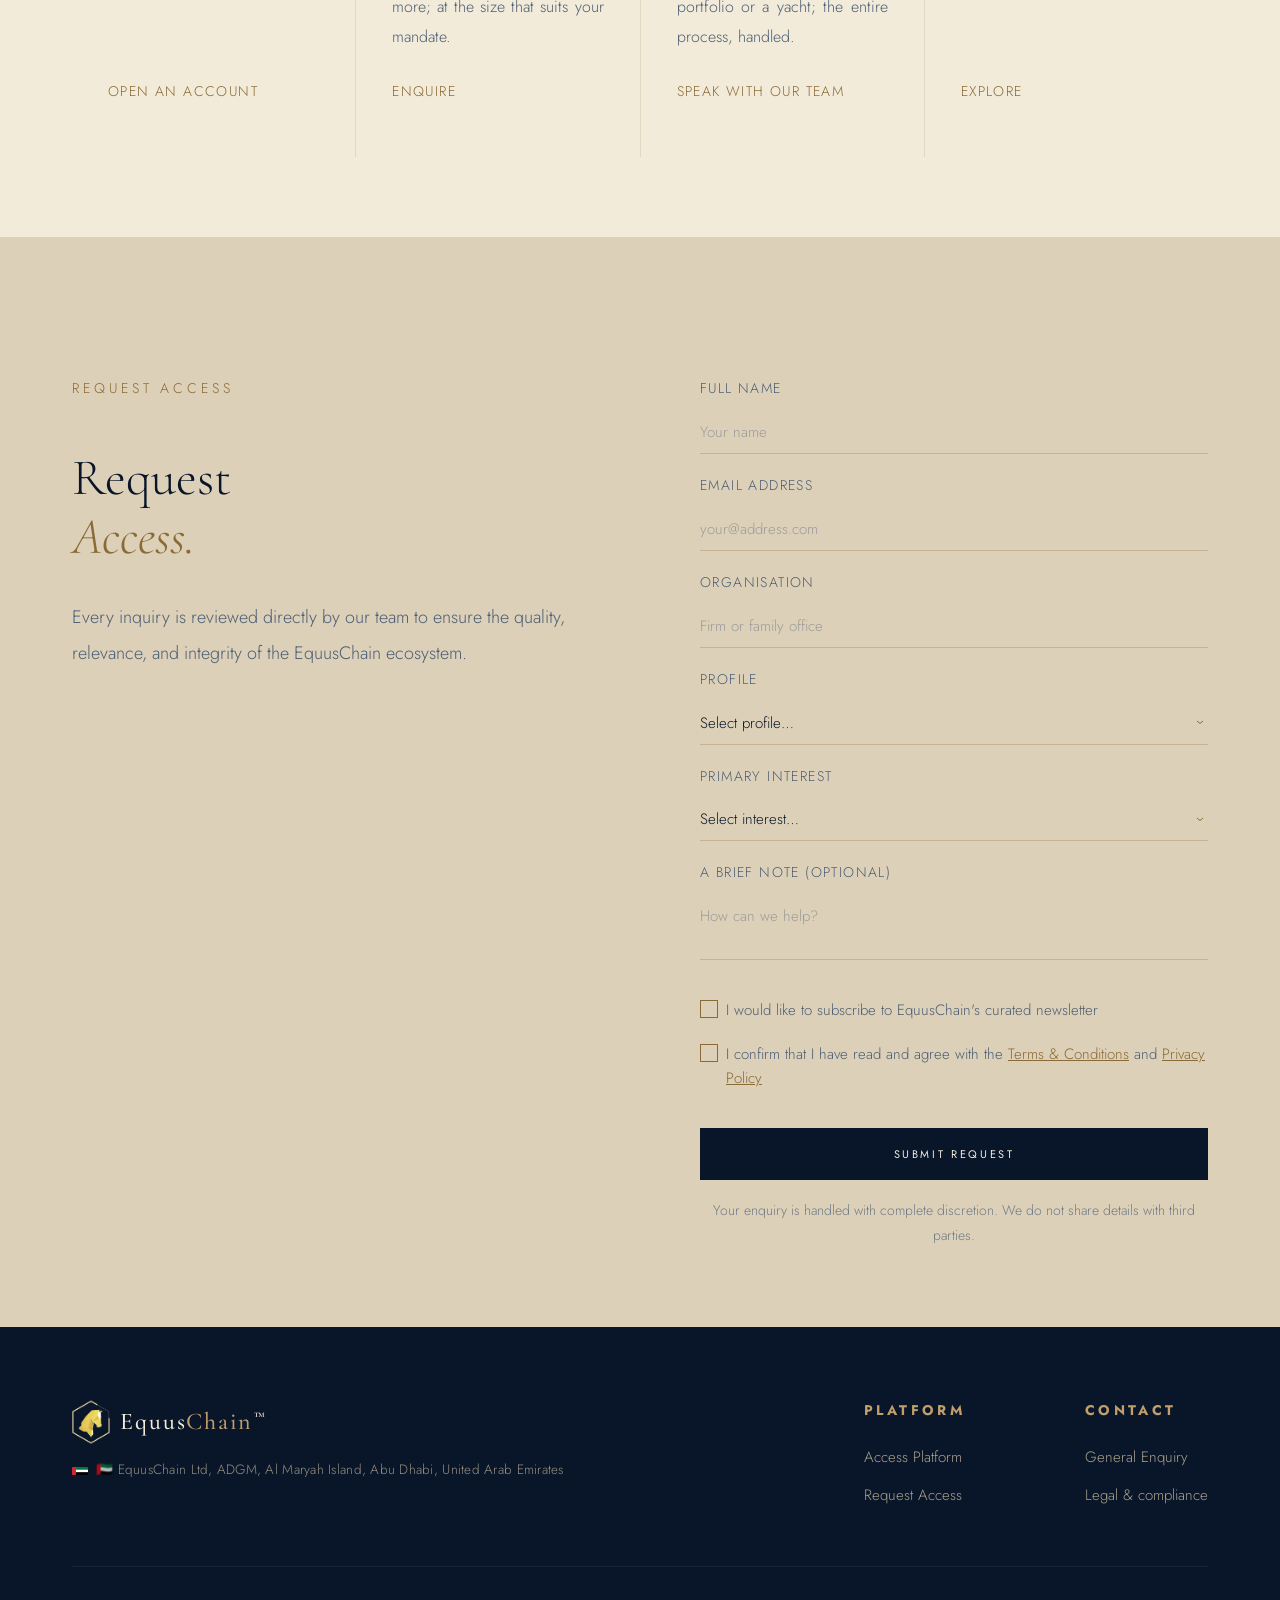
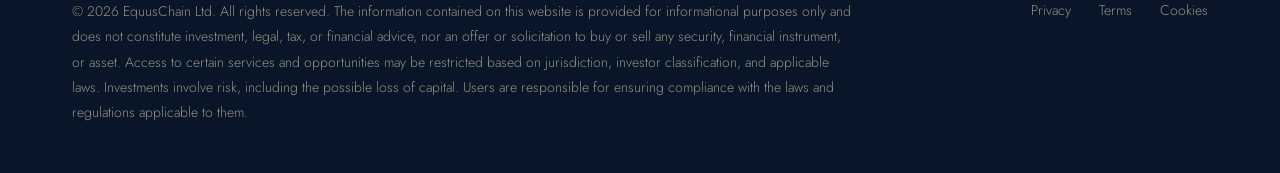
==== commit 9c2a108e: "working" ====
--- a/index.html
+++ b/index.html
@@ -33,7 +33,7 @@
         rel="stylesheet">
 
     <link rel="stylesheet" href="style.css">
-    <script src="script.js" defer></script>
+    <script src="script.js?v=3" defer></script>
 </head>
 
 <body>
@@ -370,13 +370,14 @@
                             style="color: var(--g3);">Chain</b><sup>™</sup></span>
                 </a>
                 <div class="ft-address">
-                    <svg xmlns="http://www.w3.org/2000/svg" viewBox="0 0 600 300" width="16" height="8" style="display: inline-block; vertical-align: middle; flex-shrink: 0; border-radius: 1px;">
-                        <rect width="150" height="300" fill="#d22630"/>
-                        <rect x="150" width="450" height="100" fill="#007a3d"/>
-                        <rect x="150" y="100" width="450" height="100" fill="#fff"/>
-                        <rect x="150" y="200" width="450" height="100" fill="#000"/>
+                    <svg xmlns="http://www.w3.org/2000/svg" viewBox="0 0 600 300" width="16" height="8"
+                        style="display: inline-block; vertical-align: middle; flex-shrink: 0; border-radius: 1px;">
+                        <rect width="150" height="300" fill="#d22630" />
+                        <rect x="150" width="450" height="100" fill="#007a3d" />
+                        <rect x="150" y="100" width="450" height="100" fill="#fff" />
+                        <rect x="150" y="200" width="450" height="100" fill="#000" />
                     </svg>
-                    <span>EquusChain Ltd, Al Maryah Island, Al Sarab Tower, Abu Dhabi, United Arab Emirates</span>
+                    <span>🇦🇪 EquusChain Ltd, ADGM, Al Maryah Island, Abu Dhabi, United Arab Emirates</span>
                 </div>
             </div>
             <div class="ft-cols">
@@ -391,7 +392,8 @@
                     <h5 data-tr="ft-col2-title">Contact</h5>
                     <ul>
                         <li><a href="mailto:compliance@equuschain.io" data-tr="opt-interest-8">General Enquiry</a></li>
-                        <li><a href="mailto:compliance@equuschain.io" data-tr="ft-col2-item3">Legal &amp; compliance</a></li>
+                        <li><a href="mailto:compliance@equuschain.io" data-tr="ft-col2-item3">Legal &amp; compliance</a>
+                        </li>
                     </ul>
                 </div>
             </div>
@@ -408,6 +410,7 @@
             <div class="ft-lnks">
                 <a href="#privacyModal" class="modal-trigger" data-tr="ft-privacy">Privacy</a>
                 <a href="#termsModal" class="modal-trigger" data-tr="ft-terms">Terms</a>
+                <a href="#cookiesModal" class="modal-trigger" data-tr="ft-cookies">Cookies</a>
             </div>
         </div>
     </footer>
@@ -427,7 +430,7 @@
                 <button id="acceptCookies" class="cookie-btn accept-btn" data-tr="cookie-accept">Accept non-essential
                     cookies</button>
             </div>
-            <a href="#privacyModal" class="cookie-link" id="cookieLearnMore" data-tr="cookie-link">Learn more about our
+            <a href="#cookiesModal" class="cookie-link modal-trigger" id="cookieLearnMore" data-tr="cookie-link">Learn more about our
                 cookies</a>
         </div>
     </div>
@@ -470,6 +473,24 @@
         </div>
     </div>
 
+    <div id="cookiesModal" class="modal-overlay" aria-hidden="true" role="dialog" aria-labelledby="cookiesTitle">
+        <div class="modal-content">
+            <button class="modal-close" id="closeCookies" aria-label="Close modal">&times;</button>
+            <h3 id="cookiesTitle">Cookie Policy</h3>
+            <div class="modal-body-content">
+                <p><strong>Effective Date: June 25, 2026</strong></p>
+                <p>EquusChain Ltd. uses cookies to recognize your device and deliver a secure, customized, and
+                    high-performance experience on our platform.</p>
+                <p>1. <strong>Essential Cookies:</strong> Required for platform security, user authentication, and basic
+                    functionality. These cannot be disabled.</p>
+                <p>2. <strong>Analytics &amp; Customization:</strong> Helps us understand user interactions and optimize
+                    features. Loaded only upon your explicit consent.</p>
+                <p>3. <strong>Managing Preferences:</strong> You can modify your consent settings at any time using
+                    browser controls or by resetting your choices on the website.</p>
+            </div>
+        </div>
+    </div>
+
     <!-- Mobile Menu Overlay -->
     <div class="mobile-menu-overlay" id="mobileMenuOverlay">
         <div class="mobile-menu-sidebar">
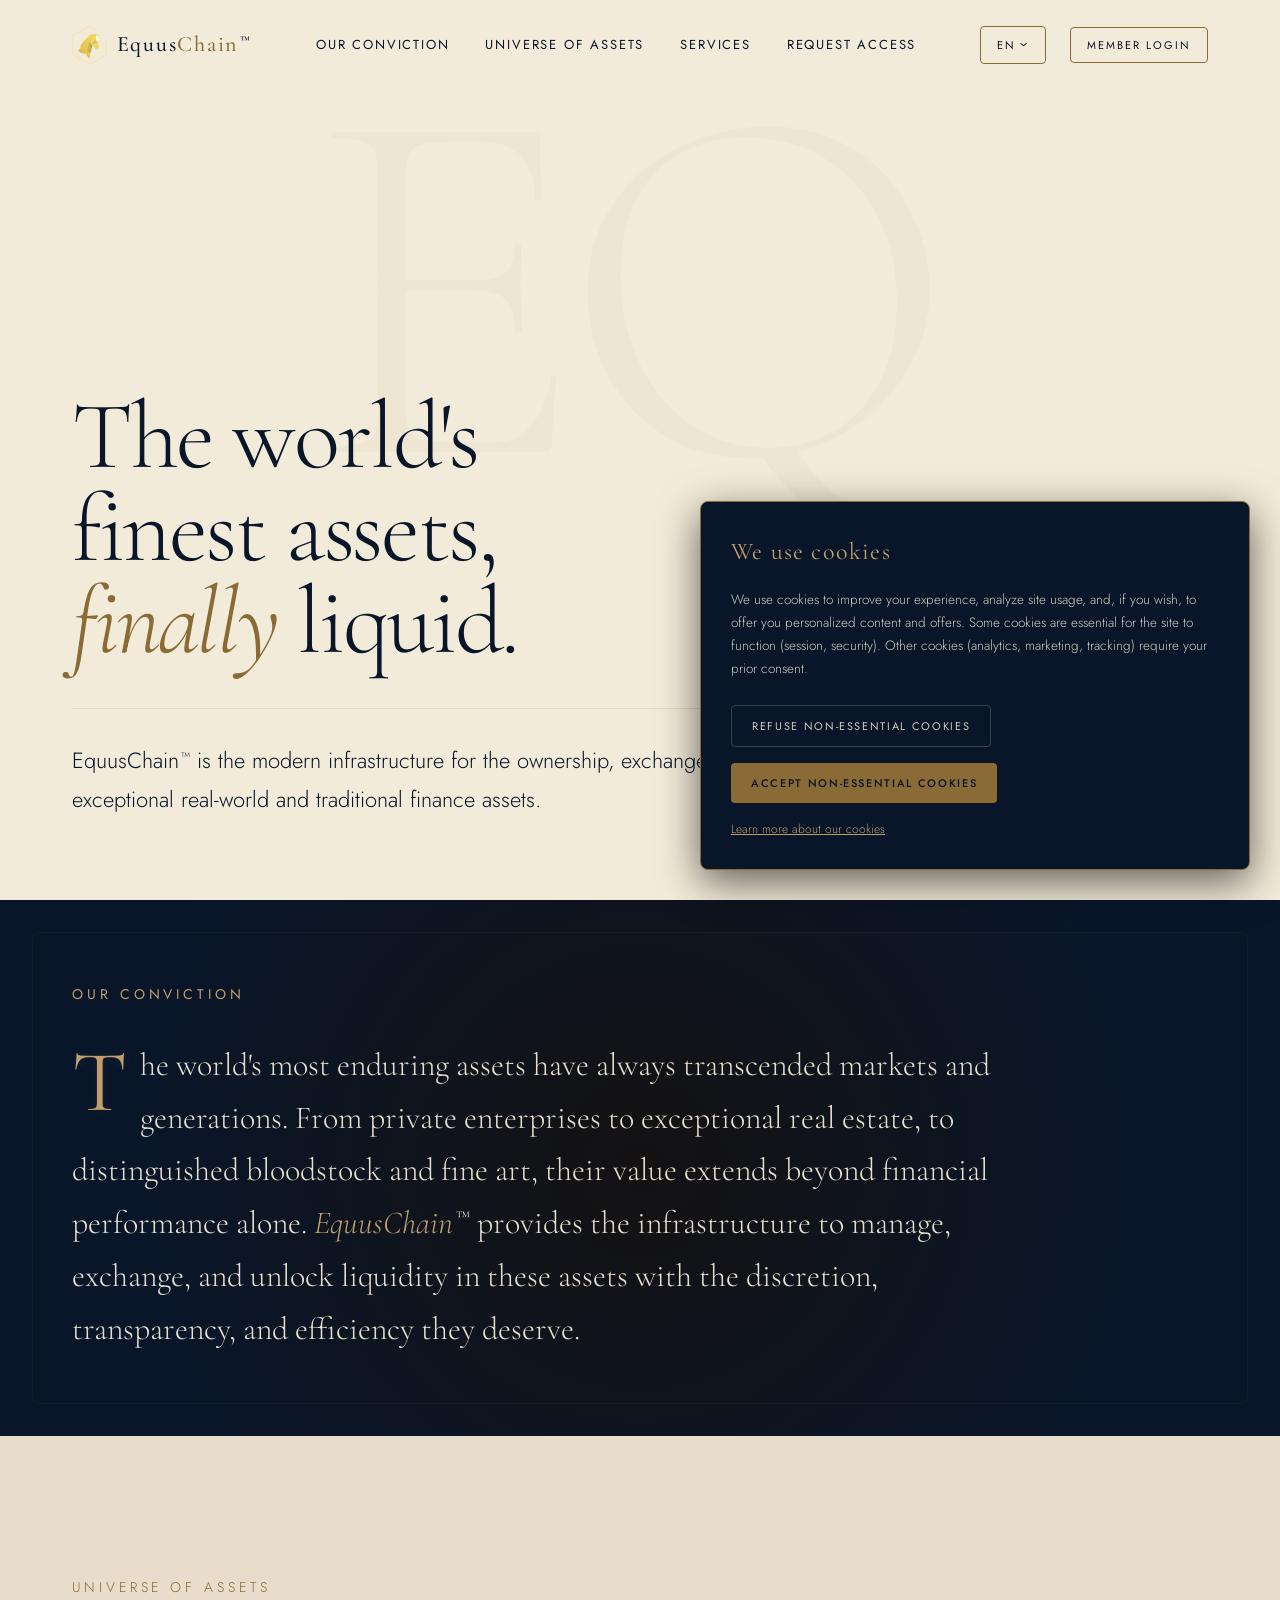
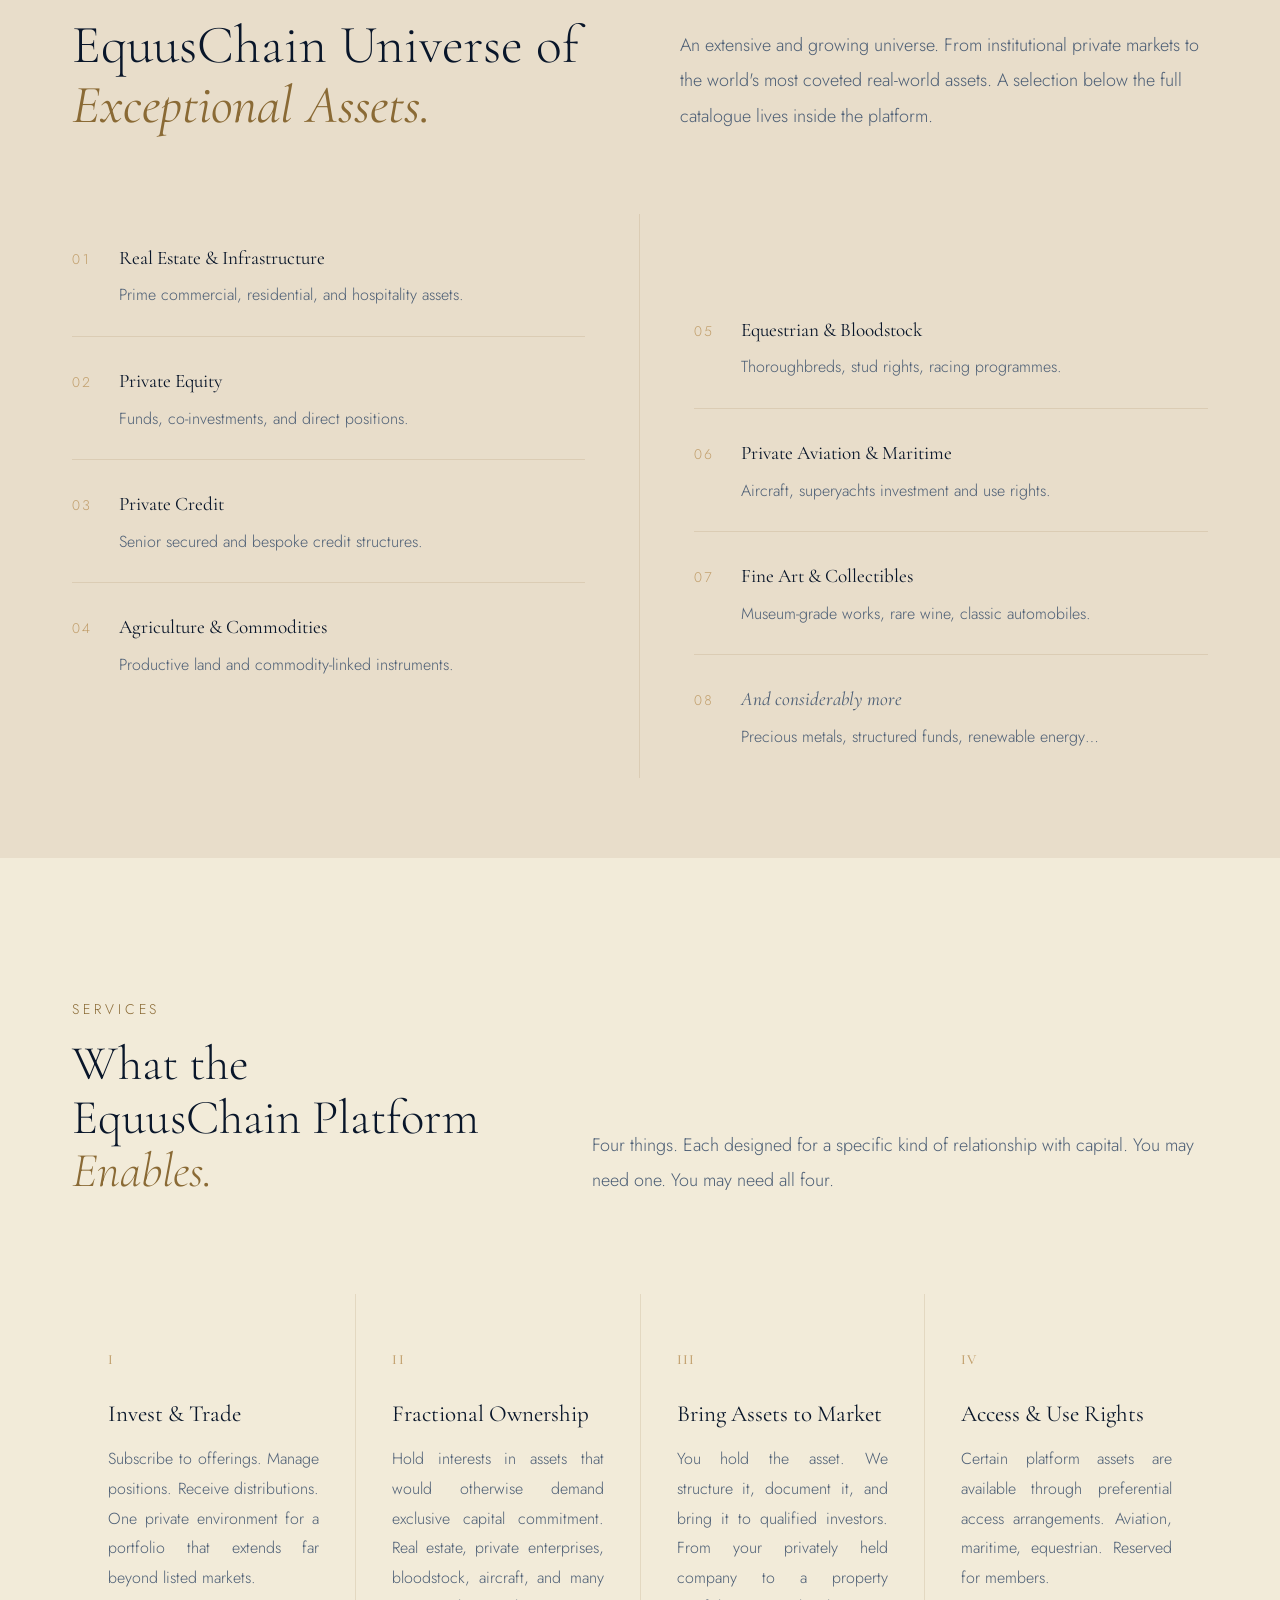
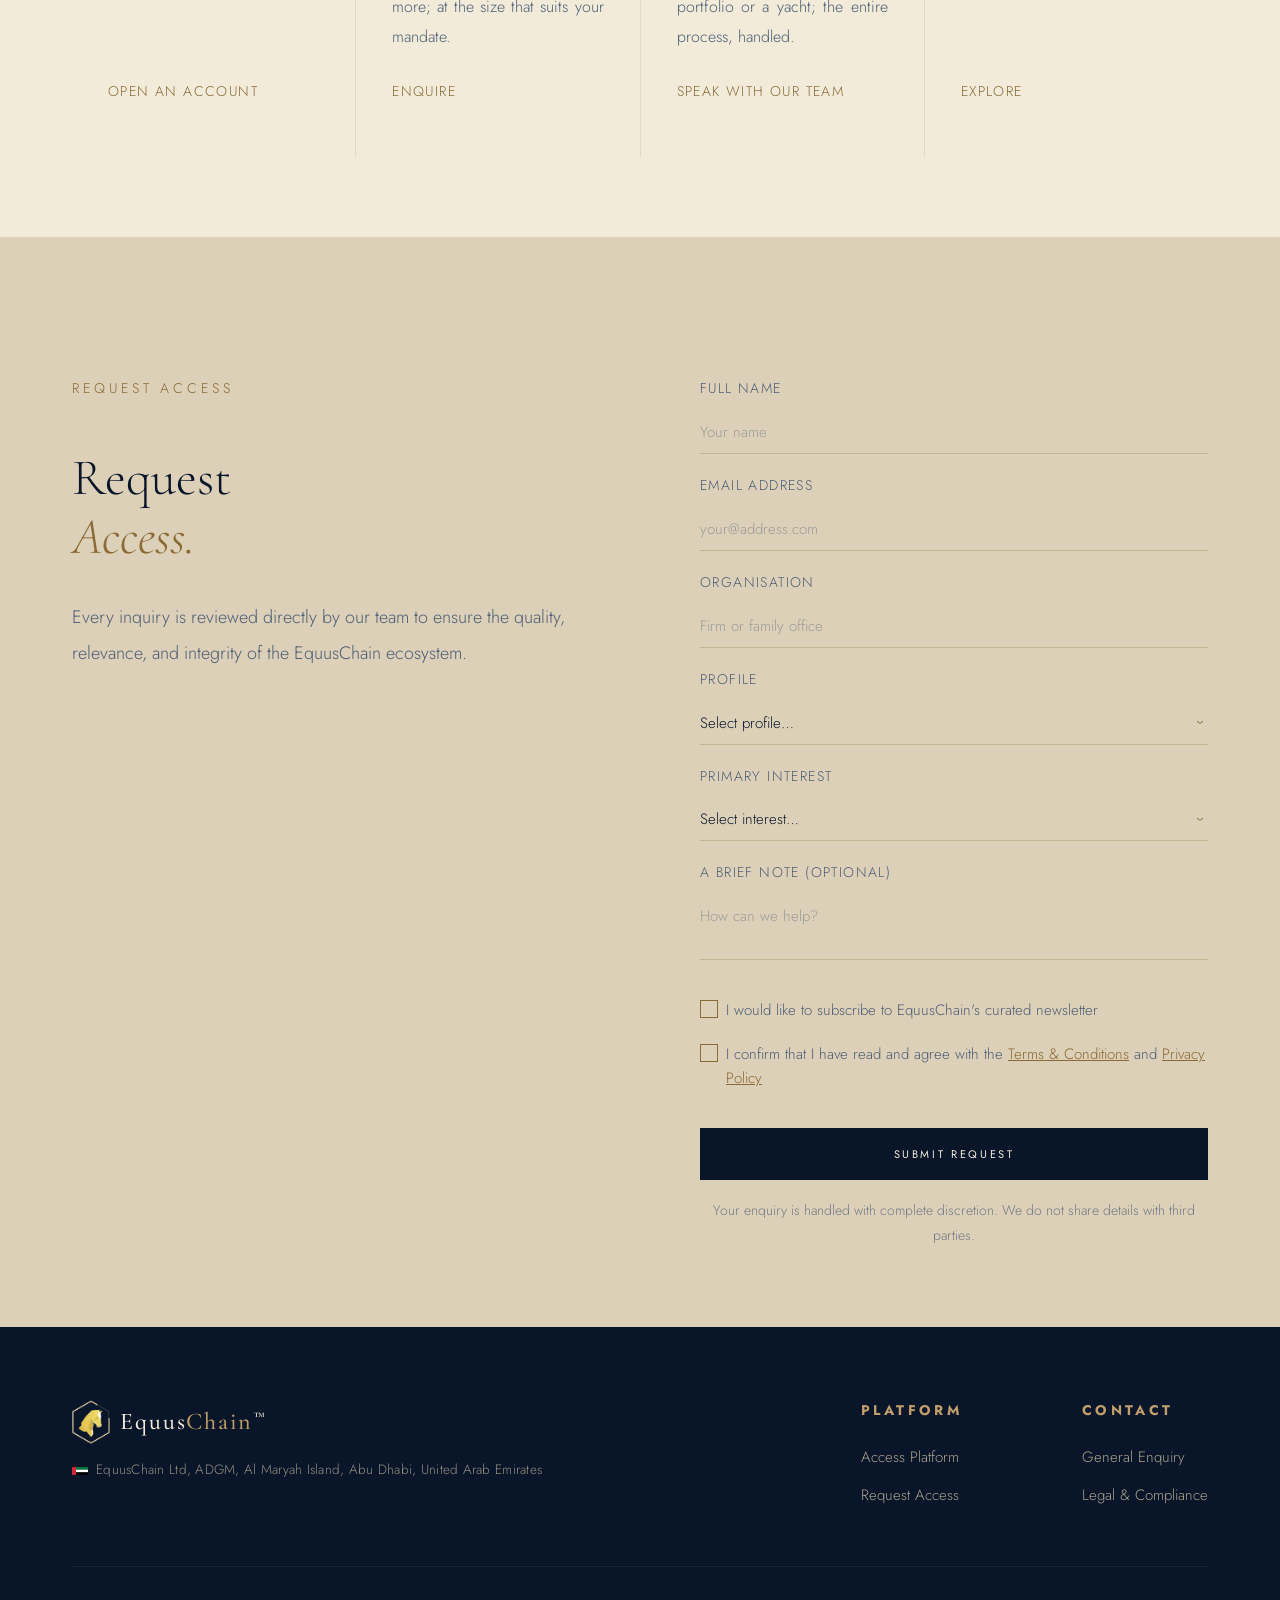
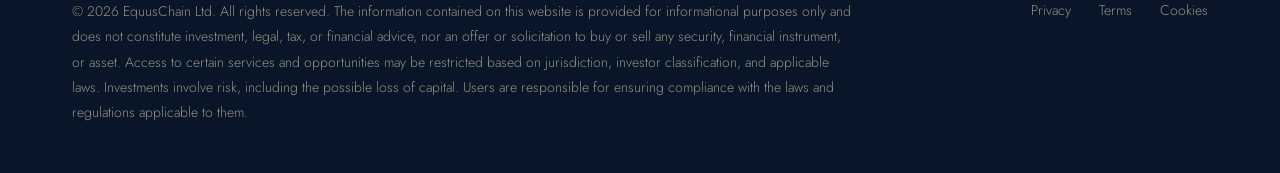
==== commit 2eccf5e1: "working" ====
--- a/index.html
+++ b/index.html
@@ -377,7 +377,7 @@
                         <rect x="150" y="100" width="450" height="100" fill="#fff" />
                         <rect x="150" y="200" width="450" height="100" fill="#000" />
                     </svg>
-                    <span>🇦🇪 EquusChain Ltd, ADGM, Al Maryah Island, Abu Dhabi, United Arab Emirates</span>
+                    <span>EquusChain Ltd, ADGM, Al Maryah Island, Abu Dhabi, United Arab Emirates</span>
                 </div>
             </div>
             <div class="ft-cols">
@@ -391,8 +391,8 @@
                 <div class="ft-col">
                     <h5 data-tr="ft-col2-title">Contact</h5>
                     <ul>
-                        <li><a href="mailto:compliance@equuschain.io" data-tr="opt-interest-8">General Enquiry</a></li>
-                        <li><a href="mailto:compliance@equuschain.io" data-tr="ft-col2-item3">Legal &amp; compliance</a>
+                        <li><a href="#contact" data-tr="opt-interest-8">General Enquiry</a></li>
+                        <li><a href="mailto:compliance@equuschain.io" data-tr="ft-col2-item3">Legal &amp; Compliance</a>
                         </li>
                     </ul>
                 </div>
@@ -408,9 +408,9 @@
                 for ensuring compliance with the laws and regulations applicable to them.
             </div>
             <div class="ft-lnks">
-                <a href="#privacyModal" class="modal-trigger" data-tr="ft-privacy">Privacy</a>
-                <a href="#termsModal" class="modal-trigger" data-tr="ft-terms">Terms</a>
-                <a href="#cookiesModal" class="modal-trigger" data-tr="ft-cookies">Cookies</a>
+                <a href="https://equuschain.io/privacy" class="modal-trigger" data-tr="ft-privacy">Privacy</a>
+                <a href="https://equuschain.io/terms" class="modal-trigger" data-tr="ft-terms">Terms</a>
+                <a href="https://equuschain.io/cookies" class="modal-trigger" data-tr="ft-cookies">Cookies</a>
             </div>
         </div>
     </footer>
@@ -430,64 +430,8 @@
                 <button id="acceptCookies" class="cookie-btn accept-btn" data-tr="cookie-accept">Accept non-essential
                     cookies</button>
             </div>
-            <a href="#cookiesModal" class="cookie-link modal-trigger" id="cookieLearnMore" data-tr="cookie-link">Learn more about our
+            <a href="https://equuschain.io/cookies" class="cookie-link modal-trigger" id="cookieLearnMore" data-tr="cookie-link">Learn more about our
                 cookies</a>
-        </div>
-    </div>
-
-    <!-- MODAL OVERLAYS (LIVE LINKS) -->
-    <div id="termsModal" class="modal-overlay" aria-hidden="true" role="dialog" aria-labelledby="termsTitle">
-        <div class="modal-content">
-            <button class="modal-close" id="closeTerms" aria-label="Close modal">&times;</button>
-            <h3 id="termsTitle">Terms &amp; Conditions</h3>
-            <div class="modal-body-content">
-                <p><strong>Effective Date: June 17, 2026</strong></p>
-                <p>Welcome to EquusChain. By accessing or using our platform, website, and services, you agree to be
-                    bound by these Terms &amp; Conditions. Please read them carefully.</p>
-                <p>1. <strong>Eligibility:</strong> Access is restricted to qualified, eligible, institutional, or
-                    accredited investors in jurisdictions where such access is permitted under local laws.</p>
-                <p>2. <strong>No Investment Advice:</strong> Content on this website is for informational purposes only
-                    and does not constitute investment, financial, legal, or tax advice.</p>
-                <p>3. <strong>Discretion &amp; Confidentiality:</strong> EquusChain operates a private asset exchange.
-                    All information shared via the platform is strictly confidential.</p>
-            </div>
-        </div>
-    </div>
-
-    <div id="privacyModal" class="modal-overlay" aria-hidden="true" role="dialog" aria-labelledby="privacyTitle">
-        <div class="modal-content">
-            <button class="modal-close" id="closePrivacy" aria-label="Close modal">&times;</button>
-            <h3 id="privacyTitle">Privacy Policy</h3>
-            <div class="modal-body-content">
-                <p><strong>Effective Date: June 17, 2026</strong></p>
-                <p>EquusChain Ltd. is committed to protecting your privacy and ensuring complete discretion regarding
-                    all personal data and communications.</p>
-                <p>1. <strong>Information We Collect:</strong> We collect details submitted via our Access Request form,
-                    including names, contact information, professional credentials, and preferences.</p>
-                <p>2. <strong>Use of Data:</strong> Data is used strictly to evaluate membership applications and
-                    communicate platform updates. We collect this data in our client records and newsletter registry.
-                </p>
-                <p>3. <strong>Cookie Usage:</strong> We utilize essential cookies for safety and session persistence.
-                    Analytical and marketing cookies are loaded strictly upon your explicit consent.</p>
-            </div>
-        </div>
-    </div>
-
-    <div id="cookiesModal" class="modal-overlay" aria-hidden="true" role="dialog" aria-labelledby="cookiesTitle">
-        <div class="modal-content">
-            <button class="modal-close" id="closeCookies" aria-label="Close modal">&times;</button>
-            <h3 id="cookiesTitle">Cookie Policy</h3>
-            <div class="modal-body-content">
-                <p><strong>Effective Date: June 25, 2026</strong></p>
-                <p>EquusChain Ltd. uses cookies to recognize your device and deliver a secure, customized, and
-                    high-performance experience on our platform.</p>
-                <p>1. <strong>Essential Cookies:</strong> Required for platform security, user authentication, and basic
-                    functionality. These cannot be disabled.</p>
-                <p>2. <strong>Analytics &amp; Customization:</strong> Helps us understand user interactions and optimize
-                    features. Loaded only upon your explicit consent.</p>
-                <p>3. <strong>Managing Preferences:</strong> You can modify your consent settings at any time using
-                    browser controls or by resetting your choices on the website.</p>
-            </div>
         </div>
     </div>
 
